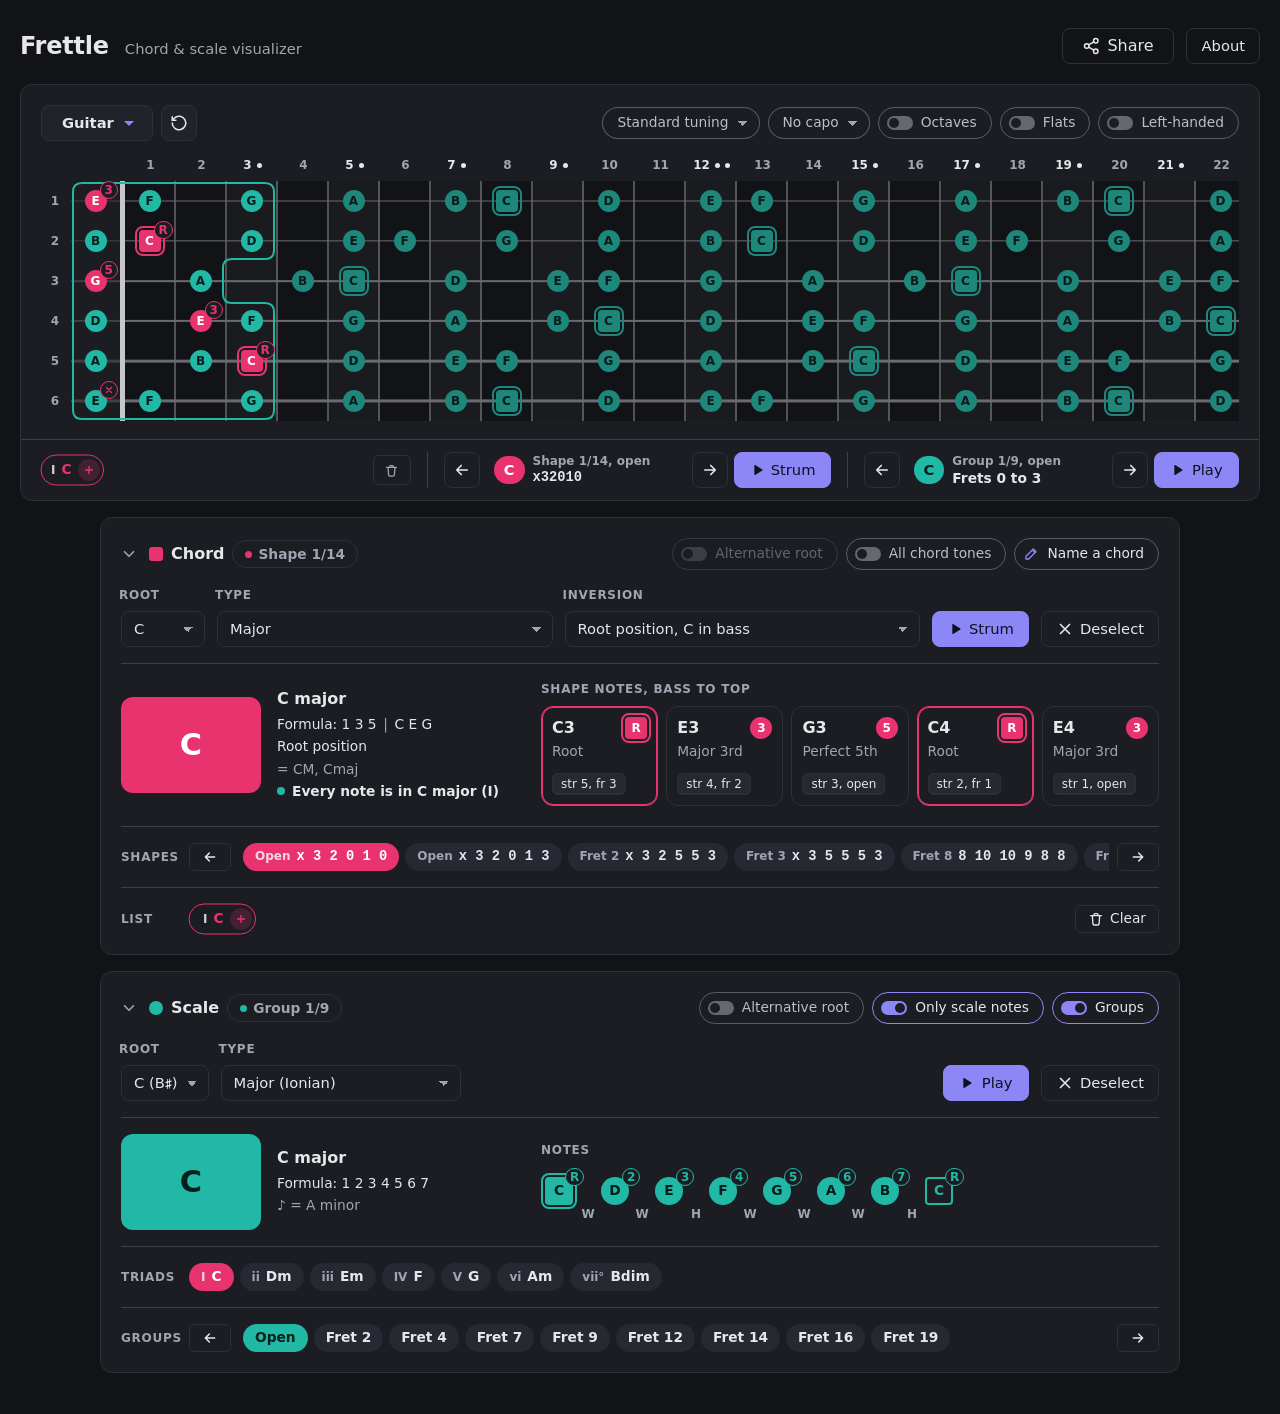
==== web/index.html @ 801a877e "fix: stale comments + keyboard tooltips + short words" ====
<!doctype html>
<html lang="en">
<head>
  <meta charset="utf-8">
  <meta name="viewport" content="width=device-width, initial-scale=1, viewport-fit=cover">
  <title>Frettle: Chord &amp; Scale Visualizer for Guitar, Bass, Ukulele, Banjo &amp; Piano</title>
  <meta name="description" content="Free chord and scale visualizer for guitar, bass, ukulele, mandolin, mandola, banjo and piano. See every note on the neck or the keys, chord shapes in any key, scales, alternate tunings, a capo, and hear each note.">
  <meta name="robots" content="index, follow">
  <link rel="canonical" href="https://frettle.gruvw.com/">
  <meta name="color-scheme" content="dark">
  <meta name="theme-color" content="#121317">

  <!-- Link previews (Facebook, Slack, Discord, X…) -->
  <meta property="og:type" content="website">
  <meta property="og:site_name" content="Frettle">
  <meta property="og:url" content="https://frettle.gruvw.com/">
  <meta property="og:title" content="Frettle: Chord &amp; Scale Visualizer for Guitar, Bass, Ukulele, Banjo &amp; Piano">
  <meta property="og:description" content="Free chord and scale visualizer for guitar, bass, ukulele, mandolin, mandola, banjo and piano. See every note on the neck or the keys, chord shapes in any key, scales, alternate tunings, a capo, and hear each note.">
  <!-- The app icon as the preview picture, as a small thumbnail beside the
       title: 256px, under the 300px wide from which WhatsApp shows it as a
       big picture above it, at least the 200px Facebook asks for -->
  <meta property="og:image" content="https://frettle.gruvw.com/icon-256.png">
  <meta property="og:image:type" content="image/png">
  <meta property="og:image:width" content="256">
  <meta property="og:image:height" content="256">
  <meta property="og:image:alt" content="Frettle icon: a pink note on three strings">
  <meta name="twitter:card" content="summary">
  <meta name="twitter:title" content="Frettle: Chord &amp; Scale Visualizer">
  <meta name="twitter:description" content="Free chord and scale visualizer for guitar, bass, ukulele, mandolin, mandola, banjo and piano. See every note on the neck or the keys, chord shapes in any key, scales, alternate tunings, a capo, and hear each note.">
  <meta name="twitter:image" content="https://frettle.gruvw.com/icon-256.png">
  <meta name="twitter:image:alt" content="Frettle icon: a pink note on three strings">

  <!-- Icons: the SVG where the browser takes one (Chrome, Firefox, Edge),
       else the .ico (16 to 96px inside, also for search engines: Google wants
       a square of 48px or more). sizes="32x32" keeps Chrome on the SVG. -->
  <link rel="icon" href="favicon.ico" sizes="32x32">
  <link rel="icon" type="image/svg+xml" href="favicon.svg">
  <link rel="preload" href="accidentals.woff2" as="font" type="font/woff2" crossorigin>
  <link rel="stylesheet" href="styles.css">

  <!-- Installable app (home screen, full screen, works offline) -->
  <link rel="manifest" href="manifest.json">
  <link rel="apple-touch-icon" href="icon-192.png">
  <meta name="mobile-web-app-capable" content="yes">
  <meta name="apple-mobile-web-app-capable" content="yes">
  <meta name="apple-mobile-web-app-title" content="Frettle">
  <meta name="apple-mobile-web-app-status-bar-style" content="black">

  <!-- Tells search engines what this page is (free music web app) -->
  <script type="application/ld+json">
  {
    "@context": "https://schema.org",
    "@type": "WebApplication",
    "name": "Frettle",
    "alternateName": "Frettle Chord & Scale Visualizer",
    "description": "Free chord and scale visualizer for guitar, bass, ukulele, mandolin, mandola, banjo and piano. See every note on the neck or the keys, chord shapes in any key, scales, alternate tunings, a capo, and hear each note.",
    "applicationCategory": "MusicApplication",
    "operatingSystem": "Any",
    "browserRequirements": "Requires JavaScript",
    "isAccessibleForFree": true,
    "sameAs": "https://github.com/gruvw/frettle",
    "offers": { "@type": "Offer", "price": "0", "priceCurrency": "USD" },
    "featureList": [
      "Every note on the fretboard, open strings included",
      "Chord shapes with intervals for any root and chord type",
      "Name a chord from notes placed on the neck",
      "Scales with their notes, steps and triads",
      "Capo, octave map, left-handed mode and click-to-hear notes",
      "6 and 7-string guitar, 4 and 5-string bass, ukulele (high or low G), baritone ukulele, mandolin, mandola, 5-string banjo, 88-key piano and 97-key uniso",
      "Alternate tunings: Drop D, DADGAD, open G and more"
    ]
  }
  </script>
</head>
<body>
  <!-- Mobile first: on phones the neck is vertical and the controls live in a
       dock at the bottom (tabs open a sheet). On wide screens the neck is
       horizontal and the panels sit below it. -->
  <!-- Suggests installing the app, once it has been used a while (script.js: setupInstallTip) -->
  <aside id="installTip" class="install-tip" aria-label="Install Frettle" hidden>
    <span class="install-icon"><img src="icon-192.png" alt="" width="44" height="44"></span>
    <p class="install-text" id="installText"><strong>Frettle works better as an app</strong><span>Full screen, and it works offline.</span></p>
    <div class="install-actions">
      <button type="button" id="installLater" class="btn small">Not now</button>
      <button type="button" id="installNow" class="btn small primary">Install</button>
    </div>
  </aside>
  <header class="top">
    <h1>Frettle <span class="h1-sub">Chord &amp; scale visualizer</span></h1>
    <button type="button" id="shareOpen" class="btn icon share-btn" title="Share a link to what is shown" aria-label="Share" aria-haspopup="dialog"><svg class="ico" viewBox="0 0 24 24" aria-hidden="true" fill="none" stroke="currentColor" stroke-width="2" stroke-linecap="round" stroke-linejoin="round"><g transform="translate(-1 0)"><circle cx="18" cy="5" r="3"/><circle cx="6" cy="12" r="3"/><circle cx="18" cy="19" r="3"/><path d="M8.6 13.5l6.8 4M15.4 6.5l-6.8 4"/></g></svg><span class="btn-label">Share</span></button>
    <button type="button" id="aboutOpen" class="btn about-btn" aria-haspopup="dialog"><span class="tx">About</span></button>
    <!-- Phones: the instrument menu sits here, centred above the neck -->
    <div id="instNarrowSlot" class="inst-slot"></div>
  </header>

  <section class="panel neck-panel" aria-label="Fretboard">
    <div class="panel-head neck-head">
      <!-- Wide screens: the neck's title is the instrument menu (script.js
           moves it to the header on phones) -->
      <h2 id="instWideSlot" class="neck-title">
        <button type="button" id="instrumentPicker" class="inst-btn" aria-haspopup="dialog" title="Change instrument"></button>
        <!-- Reset: beside the instrument menu (script.js moves both; on
             phones it sits on the left, the menu centred) -->
        <button type="button" id="resetAll" class="btn icon reset-btn" aria-haspopup="dialog" aria-label="Reset"
                title="Reset: no chord, no scale, no capo"><svg class="ico" viewBox="0 0 24 24" aria-hidden="true" fill="none" stroke="currentColor" stroke-width="2" stroke-linecap="round" stroke-linejoin="round"><path d="M3 12a9 9 0 1 0 2.64-6.36L3 8.3"/><path d="M3 3.5v4.8h4.8"/></svg></button>
      </h2>
      <!-- Neck settings: here on wide screens, in the "Setup" tab of the dock
           on phones (script.js moves them). They start here, so the page is
           in place before the script runs: on phones this header is hidden. -->
      <div id="settingsWideSlot" class="settings-slot">
        <div id="settings" class="settings">
          <button type="button" id="tuningSelect" class="select-btn pill-select" aria-haspopup="dialog" aria-label="Tuning"
                  title="How the strings are tuned"></button>
          <button type="button" id="capoSelect" class="select-btn pill-select" aria-haspopup="dialog" aria-label="Capo position"
                  title="Fret where the capo sits. Frets are then counted from the capo."></button>
          <button type="button" id="tglOctaves" class="pill-toggle" aria-pressed="false"
                  title="Shade every other octave and show each octave's number (C4 = middle C)">
            <span class="pill-dot" aria-hidden="true"></span><span class="pill-label">Octaves</span>
          </button>
          <button type="button" id="tglFlats" class="pill-toggle" aria-pressed="false"
                  title="Use flats when either name would do (D♭, not C♯): the notes shown when no scale or chord decides, and a root that makes as easy a key both ways (G♭ major, not F♯)">
            <span class="pill-dot" aria-hidden="true"></span><span class="pill-label">Flats</span>
          </button>
          <button type="button" id="tglLefty" class="pill-toggle" aria-pressed="false"
                  title="Mirror the neck for left-handed players">
            <span class="pill-dot" aria-hidden="true"></span><span class="pill-label">Left-handed</span>
          </button>
        </div>
      </div>
    </div>
    <div class="neck-scroll">
      <div id="neck" class="neck" role="grid" aria-label="Fretboard notes"></div>
    </div>
    <!-- Wide screens: the quick bar, along the bottom of the neck: the chord
         list, the chord's shapes and the scale's groups, without scrolling
         down to their panels. script.js moves the phone dock's chord list and
         shape bar here, and adds the groups' own bar. -->
    <div id="quickBar" class="quick-bar" hidden>
      <div id="quickInner" class="quick-inner">
        <div id="quickGroupBar" class="dock-shape groups" hidden>
          <button type="button" id="quickGroupPrev" class="btn icon" aria-label="Previous group" title="Previous group"><svg class="ico" viewBox="0 0 24 24" aria-hidden="true" fill="none" stroke="currentColor" stroke-width="2.2" stroke-linecap="round" stroke-linejoin="round"><path d="M19 12H5M11 6l-6 6 6 6"/></svg></button>
          <button type="button" id="quickGroupInfo" class="dock-shape-info" aria-label="Show the scale panel" title="Show the scale panel">
            <span id="quickGroupSymbol" class="dock-symbol"></span>
            <span id="quickGroupTab" class="dock-tab mono"></span>
          </button>
          <button type="button" id="quickGroupNext" class="btn icon" aria-label="Next group" title="Next group"><svg class="ico" viewBox="0 0 24 24" aria-hidden="true" fill="none" stroke="currentColor" stroke-width="2.2" stroke-linecap="round" stroke-linejoin="round"><path d="M5 12h14M13 6l6 6-6 6"/></svg></button>
          <button type="button" id="quickGroupPlay" class="btn primary" aria-label="Play the group" title="Play the group"><svg class="ico" viewBox="0 0 24 24" aria-hidden="true" fill="currentColor"><path d="M8 5.2v13.6a.8.8 0 0 0 1.2.7l10.8-6.8a.8.8 0 0 0 0-1.4L9.2 4.5A.8.8 0 0 0 8 5.2z"/></svg><span class="strum-label">Play</span></button>
        </div>
      </div>
    </div>
  </section>

  <div id="dock" class="dock">
    <div id="sheet" class="sheet">
      <button type="button" id="sheetClose" class="sheet-close" aria-label="Close panel">
        <span aria-hidden="true"></span>
      </button>
      <!-- The panels scroll under the handle, so the scrollbar stays clear
           of the sheet's rounded corners -->
      <div id="sheetBody" class="sheet-body">

        <section class="panel" id="panelChord" data-tab="chord" aria-label="Chord">
          <div class="panel-head">
            <h2 class="theory-title"><button type="button" class="panel-fold wide-only" aria-expanded="true" aria-controls="panelChord"><svg class="ico" viewBox="0 0 24 24" aria-hidden="true" fill="none" stroke="currentColor" stroke-width="2.2" stroke-linecap="round" stroke-linejoin="round"><path d="M6 9l6 6 6-6"/></svg></button><i class="swatch swatch-chord" aria-hidden="true"></i><span class="tx">Chord</span><span class="fold-value" hidden></span></h2>
            <span id="shapeCount" class="status chord-count" hidden></span>
            <!-- The panel's switches: at the end of its title row on wide
                 screens, under the menus on phones (script.js moves them).
                 They start here: on phones the panel is closed at first. -->
            <div class="switch-row">
              <button type="button" id="tglChordAlt" class="pill-toggle" aria-pressed="false"
                      title="Write the chord's root with its other name (C♯ for D♭)">
                <span class="pill-dot" aria-hidden="true"></span><span class="pill-label">Alternative root</span>
              </button>
              <button type="button" id="tglAllTones" class="pill-toggle" aria-pressed="false"
                      title="Also mark every other place the chord's notes appear">
                <span class="pill-dot" aria-hidden="true"></span><span class="pill-label">All chord tones</span>
              </button>
              <button type="button" id="namerOpen" class="pill-toggle namer-open"
                      title="Place notes and see which chord they make">
                <svg class="ico" viewBox="0 0 24 24" aria-hidden="true" fill="none" stroke="currentColor" stroke-width="2" stroke-linecap="round" stroke-linejoin="round"><path d="M4.5 19.5h4l11-11-4-4-11 11v4z"/><path d="M14 6l4 4"/></svg><span class="pill-label">Name a chord</span>
              </button>
            </div>
          </div>

          <div class="bar chord-bar">
            <div class="field root">
              <span>Root</span>
              <button type="button" id="chordRoot" class="select-btn" aria-haspopup="dialog" aria-label="Chord root"></button>
            </div>
            <div class="field grow">
              <span>Type</span>
              <button type="button" id="chordType" class="select-btn" aria-haspopup="dialog" aria-label="Chord type"></button>
            </div>
            <div class="field grow inversion">
              <span>Inversion</span>
              <button type="button" id="chordInversion" class="select-btn" aria-haspopup="dialog" aria-label="Chord inversion"></button>
            </div>
            <button type="button" id="chordStrum" class="btn primary wide-only" title="Strum the shape (Space)"><svg class="ico" viewBox="0 0 24 24" aria-hidden="true" fill="currentColor"><path d="M8 5.2v13.6a.8.8 0 0 0 1.2.7l10.8-6.8a.8.8 0 0 0 0-1.4L9.2 4.5A.8.8 0 0 0 8 5.2z"/></svg><span class="tx">Strum</span></button>
            <button type="button" id="chordClear" class="btn deselect" title="Deselect the chord" aria-label="Deselect the chord"><svg class="ico" viewBox="0 0 24 24" aria-hidden="true" fill="none" stroke="currentColor" stroke-width="2.2" stroke-linecap="round" stroke-linejoin="round"><path d="M6 6l12 12M18 6L6 18"/></svg><span class="btn-label">Deselect</span></button>
          </div>

          <div id="chordBody" class="np-body" aria-live="polite">
            <div class="np-head">
              <div id="chordSymbol" class="np-symbol"></div>
              <div class="np-desc">
                <div id="chordName" class="np-title"></div>
                <div id="chordMeta" class="np-meta"></div>
                <div id="chordPosition" class="np-meta"></div>
                <div id="chordShapeNote" class="np-meta narrow-only"></div>
                <div id="chordAlt" class="np-alt"></div>
                <div id="chordCapo" class="np-meta np-capo" hidden></div>
                <div id="chordKey" class="np-key" hidden></div>
              </div>
            </div>
            <div class="np-tones">
              <span id="tonesLabel" class="label">Shape notes, bass to top</span>
              <ol id="chordTones" class="np-notes"></ol>
              <p id="chordMissing" class="np-missing" hidden></p>
            </div>
          </div>

          <div class="line shapes-line">
            <span class="label">Shapes</span>
            <button type="button" id="shapePrev" class="btn small" title="Previous shape (←)" aria-label="Previous shape"><svg class="ico" viewBox="0 0 24 24" aria-hidden="true" fill="none" stroke="currentColor" stroke-width="2.2" stroke-linecap="round" stroke-linejoin="round"><path d="M19 12H5M11 6l-6 6 6 6"/></svg></button>
            <ol id="shapeList" class="chip-list" aria-label="Chord shapes"></ol>
            <button type="button" id="shapeNext" class="btn small" title="Next shape (→)" aria-label="Next shape"><svg class="ico" viewBox="0 0 24 24" aria-hidden="true" fill="none" stroke="currentColor" stroke-width="2.2" stroke-linecap="round" stroke-linejoin="round"><path d="M5 12h14M13 6l6 6-6 6"/></svg></button>
          </div>
          <div id="recentLine" class="line recent-line" hidden>
            <span class="label">List</span>
            <div class="recent-scroll"><ol id="recentList" class="recent-chips" aria-label="Chord list"></ol></div>
            <button type="button" id="recentClear" class="btn small recent-clear-wide" title="Clear all chords"><svg class="ico" viewBox="0 0 24 24" aria-hidden="true" fill="none" stroke="currentColor" stroke-width="2" stroke-linecap="round" stroke-linejoin="round"><path d="M4 7h16M9 7V5.5A1.5 1.5 0 0 1 10.5 4h3A1.5 1.5 0 0 1 15 5.5V7M6.5 7l.8 11.6A2.5 2.5 0 0 0 9.8 21h4.4a2.5 2.5 0 0 0 2.5-2.4L17.5 7"/></svg><span class="tx">Clear</span></button>
          </div>
        </section>

        <section class="panel" id="panelScale" data-tab="scale" aria-label="Scale">
          <div class="panel-head">
            <h2 class="theory-title"><button type="button" class="panel-fold wide-only" aria-expanded="true" aria-controls="panelScale"><svg class="ico" viewBox="0 0 24 24" aria-hidden="true" fill="none" stroke="currentColor" stroke-width="2.2" stroke-linecap="round" stroke-linejoin="round"><path d="M6 9l6 6 6-6"/></svg></button><i class="swatch swatch-scale" aria-hidden="true"></i><span class="tx">Scale</span><span class="fold-value" hidden></span></h2>
            <span id="groupCount" class="status group-count" hidden></span>
            <div class="switch-row">
              <button type="button" id="tglScaleAlt" class="pill-toggle" aria-pressed="false"
                      title="Write the scale's root with its other name (C♯ for D♭)">
                <span class="pill-dot" aria-hidden="true"></span><span class="pill-label">Alternative root</span>
              </button>
              <button type="button" id="tglScaleOnly" class="pill-toggle" aria-pressed="false"
                      title="Hide the notes that are not in the scale">
                <span class="pill-dot" aria-hidden="true"></span><span class="pill-label">Only scale notes</span>
              </button>
              <button type="button" id="tglScaleGroups" class="pill-toggle" aria-pressed="false"
                      title="Outline the scale in hand-sized groups, a few notes per string, and step from one to the next">
                <span class="pill-dot" aria-hidden="true"></span><span class="pill-label">Groups</span>
              </button>
            </div>
          </div>
          <div class="bar scale-bar">
            <div class="field root">
              <span>Root</span>
              <button type="button" id="scaleRoot" class="select-btn" aria-haspopup="dialog" aria-label="Scale root"></button>
            </div>
            <div class="field scale-type">
              <span>Type</span>
              <button type="button" id="scaleType" class="select-btn" aria-haspopup="dialog" aria-label="Scale type"></button>
            </div>
            <button type="button" id="scalePlay" class="btn primary scale-play" title="Play the scale, low to high" aria-label="Play the scale"><svg class="ico" viewBox="0 0 24 24" aria-hidden="true" fill="currentColor"><path d="M8 5.2v13.6a.8.8 0 0 0 1.2.7l10.8-6.8a.8.8 0 0 0 0-1.4L9.2 4.5A.8.8 0 0 0 8 5.2z"/></svg><span class="btn-label"><span class="swap"><span>Play</span><span class="off">Stop</span></span></span></button>
            <button type="button" id="scaleClear" class="btn deselect push-right" title="Deselect the scale" aria-label="Deselect the scale"><svg class="ico" viewBox="0 0 24 24" aria-hidden="true" fill="none" stroke="currentColor" stroke-width="2.2" stroke-linecap="round" stroke-linejoin="round"><path d="M6 6l12 12M18 6L6 18"/></svg><span class="btn-label">Deselect</span></button>
          </div>
          <div id="scaleBody" class="np-body scale-body" aria-live="polite">
            <div class="np-head">
              <div id="scaleSymbol" class="np-symbol"></div>
              <div class="np-desc">
                <div id="scaleName" class="np-title"></div>
                <div id="scaleMeta" class="np-meta"></div>
                <div id="scaleAlt" class="np-alt"></div>
              </div>
            </div>
            <div class="np-tones notes-line">
              <span class="label">Notes</span>
              <ol id="scaleNotes" class="scale-chain" aria-label="Scale notes and steps"></ol>
            </div>
          </div>
          <div class="line triads-line">
            <span class="label">Triads</span>
            <div id="scaleTriads" class="chip-wrap"></div>
          </div>
          <div id="groupLine" class="line group-line" hidden>
            <span class="label">Groups</span>
            <button type="button" id="groupPrev" class="btn small" title="Previous group" aria-label="Previous group"><svg class="ico" viewBox="0 0 24 24" aria-hidden="true" fill="none" stroke="currentColor" stroke-width="2.2" stroke-linecap="round" stroke-linejoin="round"><path d="M19 12H5M11 6l-6 6 6 6"/></svg></button>
            <ol id="groupList" class="chip-list" aria-label="Scale groups, from the nut up the neck"></ol>
            <button type="button" id="groupNext" class="btn small" title="Next group" aria-label="Next group"><svg class="ico" viewBox="0 0 24 24" aria-hidden="true" fill="none" stroke="currentColor" stroke-width="2.2" stroke-linecap="round" stroke-linejoin="round"><path d="M5 12h14M13 6l6 6-6 6"/></svg></button>
          </div>
        </section>

        <section class="panel narrow-only" id="panelNeck" data-tab="neck" aria-label="Setup">
          <div class="panel-head">
            <h2>Setup</h2>
          </div>
          <div id="settingsNarrowSlot" class="settings-slot"></div>
        </section>
      </div>
    </div>

    <!-- Phones only, always in view: the chord list, the shape (or group) stepper and the tab bar -->
    <div class="dock-bar narrow-only">
      <!-- The chord list (built with the + on a recent chord), then the last few chords used: one tap to switch -->
      <div id="dockRecent" class="dock-recent" hidden>
        <div class="recent-scroll"><ol id="dockRecentList" class="recent-chips" aria-label="Chord list"></ol><span class="scroll-hint" aria-hidden="true"><i></i></span></div>
        <button type="button" id="dockRecentClear" class="recent-clear" aria-label="Clear all chords" title="Clear all chords"><svg class="ico" viewBox="0 0 24 24" aria-hidden="true" fill="none" stroke="currentColor" stroke-width="2" stroke-linecap="round" stroke-linejoin="round"><path d="M4 7h16M9 7V5.5A1.5 1.5 0 0 1 10.5 4h3A1.5 1.5 0 0 1 15 5.5V7M6.5 7l.8 11.6A2.5 2.5 0 0 0 9.8 21h4.4a2.5 2.5 0 0 0 2.5-2.4L17.5 7"/></svg></button>
      </div>
      <div id="dockShapeBar" class="dock-shape">
        <button type="button" id="dockPrev" class="btn icon" aria-label="Previous shape"><svg class="ico" viewBox="0 0 24 24" aria-hidden="true" fill="none" stroke="currentColor" stroke-width="2.2" stroke-linecap="round" stroke-linejoin="round"><path d="M19 12H5M11 6l-6 6 6 6"/></svg></button>
        <button type="button" id="dockShape" class="dock-shape-info" aria-label="Open the chord panel">
          <span id="dockSymbol" class="dock-symbol"></span>
          <span id="dockTab" class="dock-tab mono"></span>
        </button>
        <button type="button" id="dockNext" class="btn icon" aria-label="Next shape"><svg class="ico" viewBox="0 0 24 24" aria-hidden="true" fill="none" stroke="currentColor" stroke-width="2.2" stroke-linecap="round" stroke-linejoin="round"><path d="M5 12h14M13 6l6 6-6 6"/></svg></button>
        <button type="button" id="dockStrum" class="btn primary" aria-label="Strum"><svg class="ico" viewBox="0 0 24 24" aria-hidden="true" fill="currentColor"><path d="M8 5.2v13.6a.8.8 0 0 0 1.2.7l10.8-6.8a.8.8 0 0 0 0-1.4L9.2 4.5A.8.8 0 0 0 8 5.2z"/></svg><span class="strum-label">Strum</span></button>
      </div>
      <!-- Name a chord (script.js): while it is on, this takes the place of
           the chord list, the shape bar and the tabs, at the same heights
           (phones); on wide screens it is moved under the neck, in place of
           the quick bar -->
      <div id="namer" class="namer" role="group" aria-label="Name a chord" tabindex="-1" hidden>
        <div class="namer-head">
          <span class="namer-title"><svg class="ico" viewBox="0 0 24 24" aria-hidden="true" fill="none" stroke="currentColor" stroke-width="2" stroke-linecap="round" stroke-linejoin="round"><path d="M4.5 19.5h4l11-11-4-4-11 11v4z"/><path d="M14 6l4 4"/></svg><span class="tx">Name<span class="tx-more"> a chord</span></span></span>
          <button type="button" id="namerMute" class="btn small namer-mute" aria-pressed="false" aria-label="Mute the notes placed"
                  title="Mute the notes placed (Play still sounds)"><svg class="ico sound-on" viewBox="0 0 24 24" aria-hidden="true" fill="none" stroke="currentColor" stroke-width="2" stroke-linecap="round" stroke-linejoin="round"><path d="M4 9.5h3.5L12 5.5v13l-4.5-4H4z"/><path d="M15.5 9a4.5 4.5 0 0 1 0 6M18.5 6.5a8 8 0 0 1 0 11"/></svg><svg class="ico sound-off" viewBox="0 0 24 24" aria-hidden="true" fill="none" stroke="currentColor" stroke-width="2" stroke-linecap="round" stroke-linejoin="round"><path d="M4 9.5h3.5L12 5.5v13l-4.5-4H4z"/><path d="M16 9.5l5 5M21 9.5l-5 5"/></svg><span class="tx">Mute taps</span></button>
          <button type="button" id="namerDown" class="btn small namer-move" aria-label="Move the notes one fret toward the body"
                  title="Move the notes one fret toward the body"><svg class="ico" viewBox="0 0 24 24" aria-hidden="true" fill="none" stroke="currentColor" stroke-width="2" stroke-linecap="round" stroke-linejoin="round"><path d="M12 5v14M6 13l6 6 6-6"/></svg></button>
          <button type="button" id="namerUp" class="btn small namer-move" aria-label="Move the notes one fret toward the nut"
                  title="Move the notes one fret toward the nut"><svg class="ico" viewBox="0 0 24 24" aria-hidden="true" fill="none" stroke="currentColor" stroke-width="2" stroke-linecap="round" stroke-linejoin="round"><path d="M12 19V5M6 11l6-6 6 6"/></svg></button>
          <button type="button" id="namerAlt" class="btn small namer-mute" aria-pressed="false" aria-label="Alternative root"
                  title="Write the root with its other name (C♯ for D♭)"><svg class="ico" viewBox="0 0 24 24" aria-hidden="true" fill="none" stroke="currentColor" stroke-width="2" stroke-linecap="round" stroke-linejoin="round"><path d="M4 8h13M14 5l3 3-3 3M20 16H7M10 13l-3 3 3 3"/></svg><span class="tx">Alternative root</span></button>
          <button type="button" id="namerClear" class="btn small" title="Lift every note"><span class="tx">Clear</span></button>
        </div>
        <p id="namerCaption" class="namer-caption" aria-live="polite"></p>
        <div class="namer-result">
          <button type="button" id="namerPrev" class="btn icon namer-step" aria-label="Previous name for these notes" title="Previous name for these notes (←)"><svg class="ico" viewBox="0 0 24 24" aria-hidden="true" fill="none" stroke="currentColor" stroke-width="2.2" stroke-linecap="round" stroke-linejoin="round"><path d="M15 6l-6 6 6 6"/></svg></button>
          <span class="namer-name">
            <span id="namerSymbol" class="dock-symbol"></span>
            <span id="namerText" class="dock-tab" aria-live="polite"></span>
          </span>
          <button type="button" id="namerNext" class="btn icon namer-step" aria-label="Next name for these notes" title="Next name for these notes (→)"><svg class="ico" viewBox="0 0 24 24" aria-hidden="true" fill="none" stroke="currentColor" stroke-width="2.2" stroke-linecap="round" stroke-linejoin="round"><path d="M9 6l6 6-6 6"/></svg></button>
          <button type="button" id="namerPlay" class="btn primary" aria-label="Play the notes" title="Play the notes (Space)"><svg class="ico" viewBox="0 0 24 24" aria-hidden="true" fill="currentColor"><path d="M8 5.2v13.6a.8.8 0 0 0 1.2.7l10.8-6.8a.8.8 0 0 0 0-1.4L9.2 4.5A.8.8 0 0 0 8 5.2z"/></svg><span class="strum-label">Play</span></button>
        </div>
        <div class="namer-actions">
          <button type="button" id="namerCancel" class="btn" title="Leave without changing the chord (Escape)"><span class="tx">Cancel</span></button>
          <button type="button" id="namerSelect" class="btn primary" title="Select this chord with this shape"><span class="tx">Select</span></button>
        </div>
      </div>
      <nav class="tabs" aria-label="Panels">
        <button type="button" class="tab" data-tab="chord" aria-pressed="false">
          <span class="tab-label"><i class="swatch swatch-chord" aria-hidden="true"></i><span class="tx">Chord</span></span>
          <span id="tabChordValue" class="tab-value"></span>
        </button>
        <button type="button" class="tab" data-tab="scale" aria-pressed="false">
          <span class="tab-label"><i class="swatch swatch-scale" aria-hidden="true"></i><span class="tx">Scale</span></span>
          <span id="tabScaleValue" class="tab-value"></span>
        </button>
        <button type="button" class="tab" data-tab="neck" aria-pressed="false">
          <span class="tab-label"><span class="tx">Setup</span></span>
          <span id="tabNeckValue" class="tab-value"></span>
        </button>
      </nav>
    </div>
  </div>

  <!-- About: one line on the app and the link to its code -->
  <dialog id="about" class="picker about" aria-labelledby="aboutTitle">
    <div class="picker-head">
      <h2 id="aboutTitle">About</h2>
      <button type="button" id="aboutClose" class="btn icon" aria-label="Close">
        <svg class="ico" viewBox="0 0 24 24" aria-hidden="true" fill="none" stroke="currentColor" stroke-width="2.2" stroke-linecap="round" stroke-linejoin="round"><path d="M6 6l12 12M18 6L6 18"/></svg>
      </button>
    </div>
    <div class="picker-body about-body">
      <p>Frettle is a free, open source app that shows every note, chord shape and scale on the neck of a guitar, bass, ukulele, mandolin, mandola or banjo, and on the keys of a piano or a uniso.
        It has no ads and works offline.</p>
      <p>Pick a chord to see all the ways to play it up the neck, with the root and intervals marked and barres drawn in.
        Pick a scale to see it across the whole fretboard, in hand-sized groups to step through, and see the chords that fit it.
        Tap any note to hear it, or place notes on the neck to name the chord they make.</p>
      <p>It covers 6 and 7-string guitar, 4 and 5-string bass, ukulele (high or low G), baritone ukulele, mandolin, mandola
        and 5-string banjo, in standard tuning, Drop D, DADGAD, open G, double C and other alternate tunings, or custom ones saved by name, with or without a capo,
        as well as the 88 keys of a piano and the 97 keys of a uniso.</p>
    </div>
    <div class="about-links">
      <a class="btn about-link" href="https://github.com/gruvw/frettle" target="_blank" rel="noopener"><span class="tx">Source code on GitHub</span></a>
      <a class="btn about-link support" href="https://ko-fi.com/gruvw" target="_blank" rel="noopener"><svg class="ico heart" viewBox="0 0 24 24" aria-hidden="true" fill="none" stroke="currentColor" stroke-width="2.2" stroke-linejoin="round"><path d="M12 20.5s-7.5-4.6-7.5-10.2A4.3 4.3 0 0 1 12 7.6a4.3 4.3 0 0 1 7.5 2.7c0 5.6-7.5 10.2-7.5 10.2z"/></svg><span class="tx">Support Frettle</span></a>
    </div>
  </dialog>

  <dialog id="share" class="picker share" aria-labelledby="shareTitle">
    <div class="picker-head">
      <h2 id="shareTitle">Share</h2>
      <button type="button" id="shareClose" class="btn icon" aria-label="Close">
        <svg class="ico" viewBox="0 0 24 24" aria-hidden="true" fill="none" stroke="currentColor" stroke-width="2.2" stroke-linecap="round" stroke-linejoin="round"><path d="M6 6l12 12M18 6L6 18"/></svg>
      </button>
    </div>
    <div class="picker-body lk-body">
      <button type="button" id="shareNeck" class="lk-row neck" aria-pressed="false">
        <span class="pill-dot" aria-hidden="true"></span><span class="lk-icon" aria-hidden="true"></span>
        <span class="lk-what">Setup</span><span class="lk-tag"></span>
        <span class="lk-change"></span>
      </button>
      <button type="button" id="shareChord" class="lk-row chord" aria-pressed="false">
        <span class="pill-dot" aria-hidden="true"></span><span class="lk-icon" aria-hidden="true"></span>
        <span class="lk-what">Chord</span><span class="lk-tag"></span>
        <span class="lk-change"></span>
      </button>
      <button type="button" id="shareRecent" class="lk-row chord" aria-pressed="false">
        <span class="pill-dot" aria-hidden="true"></span><span class="lk-icon" aria-hidden="true"></span>
        <span class="lk-what">Chord list</span><span class="lk-tag"></span>
        <span class="lk-change"></span>
      </button>
      <button type="button" id="shareScale" class="lk-row scale" aria-pressed="false">
        <span class="pill-dot" aria-hidden="true"></span><span class="lk-icon" aria-hidden="true"></span>
        <span class="lk-what">Scale</span><span class="lk-tag"></span>
        <span class="lk-change"></span>
      </button>
    </div>
    <div class="about-links share-actions">
      <!-- Copy text: the text alone, no link (an icon on phones) -->
      <button type="button" id="shareText" class="btn icon side-action" aria-label="Copy text" title="Copy the text without the link"><svg class="ico" viewBox="0 0 24 24" aria-hidden="true" fill="none" stroke="currentColor" stroke-width="2" stroke-linecap="round" stroke-linejoin="round"><rect x="9" y="9" width="11" height="11" rx="2"/><path d="M15 9V6a2 2 0 0 0-2-2H6a2 2 0 0 0-2 2v7a2 2 0 0 0 2 2h3"/></svg><span class="btn-label">Text</span></button>
      <button type="button" id="shareCancel" class="btn"><span class="tx">Cancel</span></button>
      <button type="button" id="shareGo" class="btn primary"><span class="tx">Copy link</span></button>
    </div>
  </dialog>

  <dialog id="linkOpen" class="picker share" aria-labelledby="linkTitle">
    <div class="picker-head">
      <h2 id="linkTitle">Load link</h2>
      <button type="button" id="linkClose" class="btn icon" aria-label="Close">
        <svg class="ico" viewBox="0 0 24 24" aria-hidden="true" fill="none" stroke="currentColor" stroke-width="2.2" stroke-linecap="round" stroke-linejoin="round"><path d="M6 6l12 12M18 6L6 18"/></svg>
      </button>
    </div>
    <div class="picker-body lk-body">
      <button type="button" id="linkNeck" class="lk-row neck" aria-pressed="true">
        <span class="pill-dot" aria-hidden="true"></span><span class="lk-icon" aria-hidden="true"></span>
        <span class="lk-what">Setup</span><span class="lk-tag"></span>
        <span class="lk-change"></span>
      </button>
      <button type="button" id="linkChord" class="lk-row chord" aria-pressed="true">
        <span class="pill-dot" aria-hidden="true"></span><span class="lk-icon" aria-hidden="true"></span>
        <span class="lk-what">Chord</span><span class="lk-tag"></span>
        <span class="lk-change"></span>
      </button>
      <button type="button" id="linkList" class="lk-row chord" aria-pressed="true">
        <span class="pill-dot" aria-hidden="true"></span><span class="lk-icon" aria-hidden="true"></span>
        <span class="lk-what">Chord list</span><span class="lk-tag"></span>
        <span class="lk-change"></span>
      </button>
      <button type="button" id="linkScale" class="lk-row scale" aria-pressed="true">
        <span class="pill-dot" aria-hidden="true"></span><span class="lk-icon" aria-hidden="true"></span>
        <span class="lk-what">Scale</span><span class="lk-tag"></span>
        <span class="lk-change"></span>
      </button>
    </div>
    <div class="about-links share-actions">
      <button type="button" id="linkKeep" class="btn"><span class="tx">Cancel</span></button>
      <button type="button" id="linkLoad" class="btn primary" autofocus><span class="tx">Load</span></button>
    </div>
  </dialog>

  <dialog id="tuneEdit" class="picker share" aria-labelledby="tuneTitle">
    <div class="picker-head">
      <h2 id="tuneTitle">Tuning</h2>
      <button type="button" id="tuneClose" class="btn icon" aria-label="Close">
        <svg class="ico" viewBox="0 0 24 24" aria-hidden="true" fill="none" stroke="currentColor" stroke-width="2.2" stroke-linecap="round" stroke-linejoin="round"><path d="M6 6l12 12M18 6L6 18"/></svg>
      </button>
    </div>
    <div class="picker-body tune-body">
      <div class="tune-head">
        <span id="tuneName" class="tune-name" aria-live="polite"></span>
        <button type="button" id="tuneReset" class="btn tune-reset" title="Back to standard tuning"><span class="tx">Reset</span></button>
      </div>
      <ol id="tuneList" class="tune-list" aria-label="Strings"></ol>
    </div>
    <div id="tuneActions" class="about-links share-actions">
      <!-- Save: keep the tuning under a name, in the tuning menu (a bookmark on phones) -->
      <button type="button" id="tuneSave" class="btn icon side-action" aria-label="Save" title="Save this tuning under a name"><svg class="ico" viewBox="0 0 24 24" aria-hidden="true" fill="none" stroke="currentColor" stroke-width="2" stroke-linecap="round" stroke-linejoin="round"><path d="M6.5 4h11a1 1 0 0 1 1 1v15.2l-6.5-4.4-6.5 4.4V5a1 1 0 0 1 1-1z"/></svg><span class="btn-label">Save</span></button>
      <button type="button" id="tuneCancel" class="btn"><span class="tx">Cancel</span></button>
      <button type="button" id="tuneDone" class="btn primary"><span class="tx">Select</span></button>
    </div>
    <!-- Its name, asked once Save is pressed (in place of the buttons above) -->
    <form id="tuneNaming" class="about-links tune-naming" hidden>
      <input type="text" id="tuneSaveName" class="text-input" maxlength="24" placeholder="Name" aria-label="Name of the tuning"
             autocomplete="off" autocapitalize="sentences" spellcheck="false" enterkeyhint="done">
      <div class="share-actions">
        <button type="button" id="tuneNameCancel" class="btn"><span class="tx">Cancel</span></button>
        <button type="submit" id="tuneNameSave" class="btn primary" disabled><span class="tx">Save</span></button>
      </div>
    </form>
  </dialog>

  <!-- Deleting a saved tuning: asked first (over the tuning menu) -->
  <dialog id="tuneDelete" class="picker share" aria-labelledby="tuneDeleteTitle">
    <div class="picker-head">
      <h2 id="tuneDeleteTitle">Delete tuning</h2>
      <button type="button" id="tuneDeleteClose" class="btn icon" aria-label="Close">
        <svg class="ico" viewBox="0 0 24 24" aria-hidden="true" fill="none" stroke="currentColor" stroke-width="2.2" stroke-linecap="round" stroke-linejoin="round"><path d="M6 6l12 12M18 6L6 18"/></svg>
      </button>
    </div>
    <div class="picker-body">
      <p class="delete-what"><span id="tuneDeleteName" class="delete-name"></span><span id="tuneDeleteNotes" class="delete-notes"></span></p>
    </div>
    <div class="about-links share-actions">
      <button type="button" id="tuneDeleteCancel" class="btn"><span class="tx">Cancel</span></button>
      <button type="button" id="tuneDeleteGo" class="btn danger"><span class="tx">Delete</span></button>
    </div>
  </dialog>

  <!-- Reset: what goes (the chord, the scale, the capo), asked first -->
  <dialog id="resetAsk" class="picker share" aria-labelledby="resetAskTitle">
    <div class="picker-head">
      <h2 id="resetAskTitle">Reset</h2>
      <button type="button" id="resetAskClose" class="btn icon" aria-label="Close">
        <svg class="ico" viewBox="0 0 24 24" aria-hidden="true" fill="none" stroke="currentColor" stroke-width="2.2" stroke-linecap="round" stroke-linejoin="round"><path d="M6 6l12 12M18 6L6 18"/></svg>
      </button>
    </div>
    <div class="picker-body">
      <div id="resetWhat" class="reset-what"></div>
    </div>
    <div class="about-links share-actions">
      <button type="button" id="resetAskCancel" class="btn"><span class="tx">Cancel</span></button>
      <button type="button" id="resetAskGo" class="btn danger"><span class="tx">Reset</span></button>
    </div>
  </dialog>

  <!-- Clearing the chords, when some are saved: asked first -->
  <dialog id="listClear" class="picker share" aria-labelledby="listClearTitle">
    <div class="picker-head">
      <h2 id="listClearTitle">Clear chords</h2>
      <button type="button" id="listClearClose" class="btn icon" aria-label="Close">
        <svg class="ico" viewBox="0 0 24 24" aria-hidden="true" fill="none" stroke="currentColor" stroke-width="2.2" stroke-linecap="round" stroke-linejoin="round"><path d="M6 6l12 12M18 6L6 18"/></svg>
      </button>
    </div>
    <div class="picker-body">
      <div class="delete-what">
        <span id="listClearCount" class="delete-name"></span>
        <span id="listClearNames" class="delete-chips"></span>
        <span id="listClearRecentCount" class="delete-name"></span>
        <span id="listClearRecentNames" class="delete-chips"></span>
      </div>
    </div>
    <div class="about-links share-actions">
      <button type="button" id="listClearCancel" class="btn"><span class="tx">Cancel</span></button>
      <button type="button" id="listClearRecentGo" class="btn"><span class="tx">Clear recent</span></button>
      <button type="button" id="listClearGo" class="btn danger"><span class="tx">Clear all</span></button>
    </div>
  </dialog>

  <!-- Picker popup for every menu: instrument, tuning, capo, roots, chord and scale types, inversion -->
  <dialog id="picker" class="picker" aria-labelledby="pickerTitle">
    <div class="picker-head">
      <h2 id="pickerTitle"></h2>
      <button type="button" id="pickerClose" class="btn icon" aria-label="Close">
        <svg class="ico" viewBox="0 0 24 24" aria-hidden="true" fill="none" stroke="currentColor" stroke-width="2.2" stroke-linecap="round" stroke-linejoin="round"><path d="M6 6l12 12M18 6L6 18"/></svg>
      </button>
    </div>
    <div id="pickerBody" class="picker-body"></div>
  </dialog>

  <script src="script.js" defer></script>
  <span id="shareStatus" class="sr-only" role="status" aria-live="polite"></span>
  <script data-goatcounter="https://frettle.goatcounter.com/count" async src="https://gc.zgo.at/count.js"></script>
</body>
</html>
---- web/styles.css ----
/* ==========================================================================
   Frettle: design tokens
   Everything below is built from these values: one type scale, one spacing
   scale, three radii and a few control heights.

   Mobile first: the base styles are the phone layout (vertical neck, dock
   with tabs at the bottom). The "wide" media query at the end turns it into
   the desktop layout (horizontal neck, panels below it). The same query is
   used in script.js (WIDE_QUERY), keep them in sync.
   ========================================================================== */
/* The accidentals, ♯ ♭ 𝄪 𝄫, drawn for Frettle to sit with the system font
   (its weights 400 to 800, sized on its capitals), the same on every device:
   system fonts draw ♯ and ♭ from whatever font has them, and few have 𝄪 or
   𝄫. Only those four characters come from it (unicode-range). */
@font-face {
  font-family: "Frettle Accidentals";
  src: url("accidentals.woff2") format("woff2");
  font-weight: 100 1000;
  font-display: block;
  unicode-range: U+266D, U+266F, U+1D12A, U+1D12B;
}
:root {
  color-scheme: dark;

  /* Colour */
  --bg: #121317;
  --panel: #1b1d23;
  --text: #e6e7eb;
  --muted: #a0a6b1;
  --border: #2d3039;
  --divider: #3c404c;   /* lines between sections, brighter than outlines */
  --accent: #8c86f7;
  --accent-text: #11101f;
  --accent-soft: #26244a;
  --danger: #f07272;
  --ok: #5ccf8d;
  --warn: #f0b75a;
  --kbd-bg: #262932;
  --chord: #e8336f;
  --chord-text: #ffffff;
  --scale: #22b8a6;
  --scale-text: #03201c;
  --pk-white: #e4e5e9;
  --pk-black: #08080a;
  --pk-grey: #8f9198;

  /* Type scale */
  --font: "Frettle Accidentals", system-ui, -apple-system, "Segoe UI", Roboto, sans-serif;
  --mono: "Frettle Accidentals", ui-monospace, "SF Mono", Menlo, Consolas, monospace;
  --fs-tag: 0.625rem;    /* octave tags on the neck */
  --fs-xs: 0.75rem;      /* uppercase labels, ruler numbers, note pills and badges */
  --fs-sm: 0.86rem;      /* secondary text, chips, small buttons */
  --fs-md: 0.92rem;      /* body, buttons */
  --fs-lg: 1rem;         /* section titles, emphasised values */
  --fs-input: var(--fs-lg);   /* menus: 16px on phones so iOS does not zoom in */
  --fs-xl: 1.35rem;      /* app title */
  --fs-display: 1.6rem;  /* chord symbol */

  /* Spacing */
  --sp-1: 4px;
  --sp-2: 8px;
  --sp-3: 12px;
  --sp-4: 16px;
  --sp-5: 24px;
  --gutter: 10px;        /* page side margin */

  /* Shape */
  --r-sm: 6px;
  --r-md: 8px;
  --r-lg: 12px;
  --r-xl: 18px;
  --r-pill: 999px;
  --r-root: 4px;         /* a root's note: a rounded square, every other note a round pill */
  --control-h: 42px;     /* touch-sized on phones */
  --root-w: 84px;        /* the Root menus */
  --chip-h: 32px;
  --pill-h: 22px;
  --tab-h: 54px;         /* dock tabs (phones): a fixed height, see --dock-h */
  --recent-h: 30px;      /* the dock's row of chords, the list and the recent ones (phones): slim, a fixed height */

  /* Neck geometry (vertical on phones) */
  --label-w: 28px;       /* fret numbers column */
  --row-h: 42px;         /* one fret: room for a root's ring inside a group outline */
  --ruler-row: 24px;     /* string numbers row */
  --cell-w: 51px;        /* a fret's least width, horizontal neck only (see fitScroll) */
  --open-w: 54px;
  --scroll-gap: 10px;    /* space between scrolling content and its scrollbar */
  --fret-wire: color-mix(in srgb, var(--pk-grey) 50%, transparent);
  --string: color-mix(in srgb, var(--pk-grey) 70%, var(--bg));   /* (solid: drawn over the fret wires, it hides them) */
  --nut: color-mix(in srgb, var(--pk-white) 85%, transparent);
  --inlay: color-mix(in srgb, var(--text) 4%, var(--bg));
  --octave-alt: color-mix(in srgb, var(--text) 8%, var(--bg));   /* every other octave */
  --hover: color-mix(in srgb, var(--accent) 16%, transparent);
}

/* ==========================================================================
   Base
   ========================================================================== */
* {
  box-sizing: border-box;
  /* Every scrollbar on the site: thin, a soft grey thumb, no track */
  scrollbar-width: thin;
  scrollbar-color: color-mix(in srgb, var(--muted) 60%, transparent) transparent;
}

html { -webkit-text-size-adjust: 100%; }
/* Phones (not the wide layout, see WIDE_QUERY): no page scrollbar, which
   would run down over the dock too. The page still scrolls as a whole, so
   the browser's bars can shrink away. */
@media (max-width: 899.98px) and (orientation: portrait), (max-width: 639.98px) {
  html { scrollbar-width: none; }
  html::-webkit-scrollbar { display: none; }
}

body {
  /* Height of the phone dock, worked out from its fixed rows rather than
     measured (measuring lagged behind and left a gap on some phones): top
     border and padding, the recent chords and the shape bar (each only when
     shown), the tabs, the bottom padding, and the phone's safe area, which
     the browser keeps up to date by itself. It holds as long as these rows
     are sized with the same variables: a new row or a fixed size in the dock
     must be added here. */
  --dock-shape-h: calc(var(--control-h) + var(--sp-1));
  --dock-recent-h: calc(var(--recent-h) + var(--sp-2));
  --dock-h: calc(1px + var(--sp-2) + var(--dock-recent-h) + var(--dock-shape-h) + var(--sp-1) + var(--tab-h) + var(--sp-2)
    + env(safe-area-inset-bottom, 0px));
  margin: 0;
  padding-bottom: calc(var(--dock-h) + var(--sp-3));   /* room for the dock */
  background: var(--bg);
  color: var(--text);
  font: var(--fs-md)/1.5 var(--font);
  -webkit-tap-highlight-color: transparent;
  /* An app, not a page of text: quick taps and long presses select nothing
     (buttons, switches, chips, labels, titles). Only the text meant for
     reading can be selected: the chord's and the scale's descriptions and
     the About text. */
  -webkit-user-select: none;
  user-select: none;
}
/* (popups and buttons are named too: browsers give them their own setting,
   which would win over the page's) */
dialog, button { -webkit-user-select: none; user-select: none; }
.np-head, .about-body { -webkit-user-select: text; user-select: text; }
input { -webkit-user-select: text; user-select: text; }   /* (a field you could not type in, on iPhones, otherwise) */

body:has(#dockShapeBar[hidden]) { --dock-shape-h: 0px; }   /* no chord, nor scale groups: no shape bar */
body:has(#dockRecent[hidden]) { --dock-recent-h: 0px; }   /* no chord in the list or the recent ones: no row */
/* Name a chord: its rows in their place, at their heights (see .namer) */
body.naming:has(#namer) { --dock-recent-h: calc(var(--recent-h) + var(--sp-2)); --dock-shape-h: calc(var(--control-h) + var(--sp-1)); }

/* While a sheet is open, leave enough room to scroll the end of the neck above it */
body.sheet-open { padding-bottom: calc(var(--dock-h) + 60vh); }

button, a { touch-action: manipulation; }   /* no double-tap zoom delay */

h1, h2 { margin: 0; line-height: 1.25; }
h1 { font-size: var(--fs-xl); letter-spacing: -0.01em; }
h2 { font-size: var(--fs-lg); }

.muted { color: var(--muted); font-weight: 400; }
.mono { font-family: var(--mono); }
.wide-only { display: none !important; }

/* The one label style: field labels and row labels */
.label,
.field > span {
  font-size: var(--fs-xs);
  font-weight: 700;
  letter-spacing: 0.06em;
  text-transform: uppercase;
  color: var(--muted);
}

kbd {
  display: inline-flex;
  align-items: center;
  height: var(--pill-h);
  padding: 0 var(--sp-2);
  border-radius: var(--r-sm);
  border: 1px solid var(--border);
  border-bottom-width: 2px;
  background: var(--kbd-bg);
  color: var(--text);
  font: 500 var(--fs-xs)/1 var(--font);
  white-space: nowrap;
}

/* ==========================================================================
   Header: title + About button
   ========================================================================== */
.top {
  padding: var(--sp-4) var(--sp-4) var(--sp-2);   /* a little further in than the neck panel below */
  display: grid;
  grid-template-columns: minmax(0, 1fr) auto auto;
  grid-template-areas: "title share about" "inst inst inst";
  gap: var(--sp-3);
  align-items: center;
}
.top h1 { grid-area: title; white-space: nowrap; overflow: hidden; text-overflow: ellipsis; }
.h1-sub { display: none; margin-left: var(--sp-2); font-size: var(--fs-md); font-weight: 500; color: var(--muted); letter-spacing: 0; }   /* shown on wide screens */
.about-btn { grid-area: about; justify-self: end; }
.share-btn { grid-area: share; }
.share-btn.done { color: var(--ok); border-color: var(--ok); }   /* link copied, for a moment */
/* Read out by screen readers only */
.sr-only { position: absolute; width: 1px; height: 1px; overflow: hidden; clip-path: inset(50%); white-space: nowrap; }
.inst-slot { grid-area: inst; position: relative; display: flex; justify-content: center; min-width: 0; min-height: var(--control-h); }   /* keeps the menu's room before script.js places it: the neck does not jump */
/* Reset: phones, on the left of the row, the instrument menu staying centred
   (with room for it: the menu stops short of it); wide screens, after the
   menu, in the neck's title */
.inst-slot .reset-btn { position: absolute; left: 0; top: 50%; transform: translateY(-50%); }
/* (phones: a long name wraps, the tuning on the next line, rather than be cut short) */
.inst-slot .inst-btn { max-width: calc(100% - 2 * (var(--control-h) + var(--sp-2))); height: auto; min-height: var(--control-h); padding-block: 6px; white-space: normal; }
.inst-slot .inst-label { display: block; text-align: center; line-height: 1.25; }
.inst-slot .inst-name { overflow: visible; }
.inst-slot .inst-tuning { display: inline-block; overflow: visible; }   /* (whole, on the next line if need be) */
.neck-title .reset-btn { flex: none; background: color-mix(in srgb, var(--kbd-bg) 50%, var(--panel)); }
/* Reset's popup: what goes, a line each ("CHORD Dm") */
body.naming .reset-btn { display: none; }   /* (not while naming a chord) */
.reset-what { display: grid; grid-template-columns: auto minmax(0, 1fr); align-items: baseline; gap: var(--sp-2) var(--sp-4); }

/* About popup: the picker's look, sized to its one line */
.picker-body.about-body { gap: var(--sp-4); }
.about-body p { margin: 0; color: color-mix(in srgb, var(--text) 85%, transparent); }
/* The links stay in view under the text (which scrolls on short screens):
   stacked on phones, side by side on wide screens */
.about-links {
  flex: none;
  display: flex;
  flex-direction: column;
  align-items: center;
  gap: var(--sp-2);
  padding: var(--sp-3) var(--sp-4);
  border-top: 1px solid var(--divider);
}
.about-link { text-decoration: none; display: inline-flex; align-items: center; gap: var(--sp-2); }
.about-link.support { border-color: var(--chord); }   /* Support Frettle: a pink outline and heart */
.about-link .heart { color: var(--chord); }

/* Custom tuning popup: the tuning's name (a preset's when it lands on
   one) and Reset, then the strings laid out as on the neck, by the screen's
   width like the neck itself. Phones: one column per string, the lowest on
   the left (mirrored left-handed), + above the note and − below it. Wide
   screens: one row per string, the highest on top, − note +. A note away
   from standard is in the accent colour, and its number becomes a small
   button that puts the string back. Tapping a note plays it. */
.tune-body { gap: var(--sp-4); grid-template-columns: minmax(0, 1fr); }   /* a long name is cut short, it does not widen the popup */
.tune-head { display: flex; align-items: center; justify-content: space-between; gap: var(--sp-3); }
.tune-name { min-width: 0; padding: 2px 0; margin: -2px 0; overflow: hidden; text-overflow: ellipsis; white-space: nowrap; font: 700 var(--fs-lg)/1.2 var(--font); color: var(--text); }   /* a long saved name: cut short */
.tune-name.custom { color: var(--accent); }
.tune-reset { flex: none; }
.tune-list { list-style: none; margin: 0; padding: 0; display: grid; grid-template-columns: repeat(var(--n), minmax(0, 1fr)); gap: 6px; }
.tune-list.lefty { direction: rtl; }
.tune-string {
  display: grid;
  grid-template-areas: "num" "up" "note" "down";
  grid-template-columns: minmax(0, 1fr);   /* never wider than its column */
  grid-template-rows: 28px 40px 48px 40px;
  justify-items: stretch;
  align-items: center;
  row-gap: 4px;
  min-width: 0;
}
.tune-num { grid-area: num; justify-self: center; display: inline-flex; align-items: center; gap: 4px; font: 700 var(--fs-sm)/1 var(--font); color: var(--muted); }
.tune-num.reset {
  height: 28px;
  padding: 0 10px 0 9px;
  border: 0;
  border-radius: var(--r-pill);
  background: color-mix(in srgb, var(--accent) 18%, transparent);
  color: var(--accent);
  cursor: pointer;
}
.tune-num .ico { width: 13px; height: 13px; }
.tune-step {
  height: 40px;
  border: 0;
  border-radius: var(--r-sm, 8px);
  background: var(--kbd-bg);
  color: var(--text);
  font: 600 var(--fs-lg)/1 var(--font);
  cursor: pointer;
}
.tune-step.up { grid-area: up; }
.tune-step.down { grid-area: down; }
.tune-step[aria-disabled="true"] { opacity: 0.3; cursor: default; }   /* the end of the string's range */
/* The note: just its name, large (the octave small beside it), in the
   accent colour when tuned away from standard */
.tune-note {
  grid-area: note;
  position: relative;
  height: 48px;
  border: 0;
  border-radius: var(--r-md);
  background: transparent;
  color: var(--text);
  font: 700 var(--fs-xl)/1 var(--font);
  font-size: min(var(--fs-xl), calc((100vw - 80px) / var(--n) / 2.5));   /* 7 strings on a phone: a little smaller */
  white-space: nowrap;
  cursor: pointer;
  direction: ltr;
}
.tune-note.changed { color: var(--accent); }
.tune-oct { font-size: var(--fs-xs); font-weight: 600; color: var(--muted); margin-left: 1px; }
@media (min-width: 900px), (orientation: landscape) and (min-width: 640px) {
  .tune-list, .tune-list.lefty { grid-template-columns: none; display: flex; flex-direction: column-reverse; direction: ltr; }   /* the highest string on top */
  .tune-note { font-size: var(--fs-xl); }
  .tune-num { justify-self: end; }   /* the numbers in a column; a reset pops out to their left */
  .tune-num:not(.reset) { padding-right: 10px; }   /* lined up with the numbers in reset pills */
  .tune-string { grid-template-areas: "num down note up"; grid-template-columns: 64px 44px 88px 44px; grid-template-rows: 44px; justify-content: center; column-gap: var(--sp-2); }
  .tune-step { height: 44px; }
}
@media (hover: hover) {
  .tune-step:not([aria-disabled="true"]):hover { background: color-mix(in srgb, var(--accent) 22%, var(--kbd-bg)); }
  .tune-note:hover { background: var(--kbd-bg); }
}

/* Share and Load link popups: a little wider than the menus, Cancel and
   the main button side by side (in Share, Copy text before them: a
   .side-action, as the tuning popup's Save) */
.picker.share { width: min(440px, calc(100vw - 24px)); }
.about-links.share-actions { flex-direction: row; justify-content: center; gap: var(--sp-3); }
.share-actions .btn:not(.icon) { flex: 0 1 120px; }   /* 120px wide, narrower if there is no room (never than its words) */
#shareText.failed { color: var(--warn); }
.about-links[hidden] { display: none; }

/* Tuning popup: Save (a .side-action: a bookmark on phones, with its word
   on wide screens), and the field for its name that takes the buttons' place */
.about-links.tune-naming { flex-direction: column; align-items: stretch; gap: var(--sp-3); }   /* the field on its own line, the buttons under it (all screens) */
.tune-naming .share-actions { display: flex; justify-content: center; gap: var(--sp-3); }
@media (max-width: 359px) {   /* the narrowest phones: action rows a little tighter */
  .about-links.share-actions, .tune-naming .share-actions { column-gap: var(--sp-2); }
  .share-actions .btn:not(.icon) { padding-inline: 10px; }
}
.text-input {
  width: 100%;
  height: var(--control-h);
  padding: 0 var(--sp-3);
  border: 1px solid var(--border);
  border-radius: var(--r-md);
  background: var(--kbd-bg);
  color: var(--text);
  font: 500 var(--fs-input)/1.2 var(--font);   /* 16px on phones: iPhones do not zoom in */
}
.text-input::placeholder { color: var(--muted); opacity: 1; }
.text-input:focus { outline: 2px solid var(--accent); outline-offset: 2px; border-color: var(--accent); }

/* Delete a saved tuning: its name and notes, Delete in red */
.delete-what { display: grid; gap: var(--sp-1); margin: 0; }
.delete-name { font: 700 var(--fs-lg)/1.3 var(--font); overflow-wrap: anywhere; }
.delete-notes { font-size: var(--fs-sm); color: var(--muted); }
.delete-notes[hidden] { display: none; }
.delete-chips { font-size: var(--fs-sm); margin: 2px 0; }   /* chord chips, as in the share popup (.lk-val) */
.btn.danger { border-color: var(--danger); color: var(--danger); }
.delete-chips[hidden], .delete-name[hidden] { display: none; }
.delete-chips + .delete-name { margin-top: var(--sp-2); }   /* Clear chords: the recent ones, after the saved ones */
/* ... quieter than the saved ones: a small grey line, dashed chips (as in
   the chord list) */
#listClearRecentCount { font: 500 var(--fs-sm)/1.3 var(--font); color: var(--muted); }
.lk-val.recent .lk-chip { position: relative; background: transparent; color: var(--muted); font-weight: 500; }
/* Clear chords with its three buttons (Clear recent shown): sharing the row */
#listClear .share-actions .btn[hidden] { display: none; }
#listClear { container: clear-chords / inline-size; }   /* (its width set: min(440px, the screen's less 24px)) */
#listClear .share-actions:has(#listClearRecentGo:not([hidden])) .btn { flex: 1 1 0; min-width: 0; }
/* too narrow for three in a row with a button's own padding (Clear recent
   the widest): Clear recent on a line of its own, Cancel and Clear all
   under it */
@container clear-chords (max-width: 409.98px) {
  #listClear .share-actions:has(#listClearRecentGo:not([hidden])) {
    display: grid;
    grid-template-columns: 1fr 1fr;
    grid-template-areas: "recent recent" "cancel all";
  }
  #listClearRecentGo { grid-area: recent; }
  #listClearCancel { grid-area: cancel; }
  #listClearGo { grid-area: all; }
}

/* Share and Load link popups: one row per part of the neck (the neck
   itself, the chord, the chord list, the scale): a switch, the name, a tag
   (Share: Included or not; Load: what Load does), then the value (Load:
   now → the link's (the one you end up with bright, the
   other struck through; the link's goes under when both do not fit).
   Chords are small chips, so a long list wraps chip by chip. */
.lk-body { gap: var(--sp-2); }
.lk-row {
  --tone: var(--accent);
  display: grid;
  grid-template-columns: 26px minmax(0, 1fr) auto;
  align-items: center;
  column-gap: var(--sp-3);
  row-gap: 8px;
  width: 100%;
  padding: 10px 14px 12px;
  border: 1px solid var(--border);
  border-radius: var(--r-md);
  background: transparent;
  color: var(--text);
  font: 500 var(--fs-md)/1.3 var(--font);
  text-align: left;
  cursor: pointer;
}
.lk-row[hidden] { display: none; }
.lk-row.chord { --tone: var(--chord); }
.lk-row.scale { --tone: var(--scale); }
.lk-row[aria-pressed="true"] { border-color: var(--tone); }
.lk-row[aria-pressed="true"] .pill-dot { background: var(--tone); }
.lk-row[aria-pressed="true"] .pill-dot::after { transform: translateX(12px); }
.lk-row .pill-dot, .lk-row .lk-icon { grid-row: 1; grid-column: 1; }
.lk-row.same { cursor: default; }
.lk-row.same .pill-dot { display: none; }   /* nothing to switch: no switch */
.lk-icon { display: none; justify-self: center; color: var(--muted); }
.lk-icon .ico { width: 16px; height: 16px; }
.lk-row.same .lk-icon { display: block; }
.lk-what { grid-row: 1; grid-column: 2; font-weight: 600; }
.lk-tag { grid-row: 1; grid-column: 3; justify-self: end; font-size: var(--fs-xs); font-weight: 700; letter-spacing: 0.02em; color: var(--muted); white-space: nowrap; }
.lk-tag.lose { color: var(--warn); }
.lk-tag.gain { color: var(--tone); }
.lk-change { grid-column: 2 / -1; display: flex; flex-wrap: wrap; align-items: center; gap: 6px 8px; min-width: 0; font-size: var(--fs-sm); }
.lk-to { display: flex; align-items: flex-start; gap: 8px; min-width: 0; }
.lk-arrow { flex: none; line-height: 22px; color: var(--muted); }   /* by the first line of chips */
.lk-val:not(.chips) { line-height: 22px; }
.lk-val { min-width: 0; overflow-wrap: anywhere; font-weight: 600; }
.lk-val.chips { display: flex; flex-wrap: wrap; gap: 4px; }
/* (a long name wraps inside its chip rather than run out of the popup,
   at its break points, see chipText: its corners as a one-line chip's) */
.lk-chip { max-width: 100%; padding: 0 8px; line-height: 22px; border-radius: 11px; background: var(--kbd-bg); overflow-wrap: anywhere; }
.lk-val.win { color: var(--text); }
.lk-val.lose { color: var(--muted); font-weight: 500; }
.lk-val.lose:not(.chips), .lk-val.lose .lk-chip { text-decoration: line-through; text-decoration-color: color-mix(in srgb, var(--muted) 70%, transparent); }
.lk-val.lose .lk-chip { background: transparent; box-shadow: inset 0 0 0 1px var(--border); }
.lk-val.none { font-style: italic; font-weight: 500; }
.lk-val.off { color: var(--muted); font-weight: 500; }   /* Share: left out of the link */
.lk-val.off .lk-chip { color: var(--muted); }
/* A custom tuning the link replaces, off the neck: a second line */
.lk-extra { flex-basis: 100%; display: flex; flex-wrap: wrap; align-items: center; gap: 6px 8px; }
/* Changes shown in place: the neck's tuning or capo, a list's chords */
.lk-val.diff { color: color-mix(in srgb, var(--text) 80%, transparent); font-weight: 500; }
.lk-val.diff .lk-new { color: var(--text); font-weight: 700; }
.lk-val.diff .lk-old { color: var(--muted); text-decoration: line-through; text-decoration-color: color-mix(in srgb, var(--muted) 70%, transparent); }
.lk-chip.added { color: var(--text); font-weight: 700; box-shadow: inset 0 0 0 1px var(--tone); }
.lk-chip.gone { background: transparent; box-shadow: inset 0 0 0 1px var(--border); color: var(--muted); font-weight: 500; text-decoration: line-through; text-decoration-color: color-mix(in srgb, var(--muted) 70%, transparent); }
.lk-row.same .lk-val.win { color: color-mix(in srgb, var(--text) 75%, transparent); font-weight: 500; }   /* nothing changes: quieter */

/* Instrument: a button that opens the picker popup (the neck's title on wide
   screens). The tuning (when not the standard one) follows in grey, then a
   small purple arrow that says "this opens a menu". */
.neck-title { display: flex; align-items: center; gap: var(--sp-2); margin: 0; min-width: 0; font-size: inherit; }   /* (the instrument menu, then Reset) */
.inst-btn {
  display: inline-flex;
  align-items: center;
  gap: var(--sp-2);
  max-width: 100%;
  height: var(--control-h);
  padding: 0 18px 0 20px;
  border: 1px solid var(--border);   /* the same quiet edge as the other buttons */
  border-radius: var(--r-md);
  background: var(--panel);
  color: var(--text);
  font: 600 var(--fs-md)/1 var(--font);
  white-space: nowrap;
  cursor: pointer;
}
.inst-btn::after {   /* the arrow */
  content: "";
  flex: none;
  margin-left: 2px;
  border: 5px solid transparent;
  border-bottom: 0;
  border-top-color: var(--accent);
}
.inst-label { display: flex; align-items: center; column-gap: var(--sp-2); min-width: 0; }   /* the name, then any tuning */
.inst-name, .inst-tuning { overflow: hidden; text-overflow: ellipsis; }
.inst-name { flex: none; }   /* a long tuning name (a saved one) gives way, not the instrument's */
.inst-tuning { min-width: 0; }
/* Wide screens: it sits on the neck panel, which shares its colour, so its
   fill is a touch lighter */
.neck-title .inst-btn { background: color-mix(in srgb, var(--kbd-bg) 50%, var(--panel)); }
.inst-tuning { font-weight: 500; color: var(--muted); }
.inst-btn:focus-visible { outline: 2px solid var(--accent); outline-offset: 2px; }
@media (hover: hover) { .inst-btn:hover { border-color: color-mix(in srgb, var(--accent) 60%, var(--border)); } }

/* ==========================================================================
   Panels
   ========================================================================== */
.panel {
  background: var(--panel);
  border: 1px solid var(--border);
  border-radius: var(--r-lg);
  padding: var(--sp-4) 14px;
}
.panel-head {
  display: flex;
  flex-wrap: wrap;
  align-items: center;
  justify-content: space-between;
  gap: var(--sp-3);
  min-height: 32px;
  margin-bottom: var(--sp-4);
}

.theory-title { display: flex; align-items: center; gap: var(--sp-2); }
.swatch { display: inline-block; flex: none; width: 12px; height: 12px; }
.swatch-chord { border-radius: 3px; background: var(--chord); }
.swatch-scale { border-radius: 50%; background: var(--scale); }

.push-right { margin-left: auto; }

/* ==========================================================================
   Controls
   ========================================================================== */
.bar { display: flex; flex-wrap: wrap; align-items: flex-end; gap: var(--sp-3); }
.field { display: grid; gap: 7px; min-width: 0; }
.field > span { margin-left: -2px; } /* optical alignment with the rounded box */
.field.root { flex: none; }
.field.root .select-btn { width: auto; min-width: var(--root-w); white-space: nowrap; }   /* grows for C♯ (D♭) */
.field.grow { flex: 1 1 150px; }
.field.grow .select-btn, .field.scale-type .select-btn { width: 100%; min-width: 0; }
.field.scale-type { flex: 1 1 120px; }
/* Phones: Root, Chord and ✕ on the first row (like the scale's; Chord
   gives way), Inversion on a row of its own */
.chord-bar .field.grow { flex-basis: 0; }
.chord-bar .field.grow.inversion { order: 2; flex-basis: 100%; }
.bar .push-right { margin-left: 0; }
/* Scale bar. Phones: Root, Type and ✕ on the first row, the two
   switches as equal buttons on a row of their own. Wide screens: Root,
   Type, Play and Deselect on one row, the switches on the panel's title
   row (see there). */
.scale-bar .field.root { order: 1; }
.scale-bar .field.scale-type { order: 2; }
.scale-bar .deselect { order: 3; }
.switch-row { order: 4; flex: 1 0 100%; display: grid; grid-template-columns: 1fr 1fr; gap: var(--sp-2); }
.chord-bar .switch-row, .scale-bar .switch-row { grid-template-columns: 1fr 1fr; }   /* phones: Alternative root and All chord tones (Only scale notes), side by side (Name a chord, Groups: on the title row) */
@media (max-width: 359px) { .chord-bar .switch-row, .scale-bar .switch-row { grid-template-columns: 1fr; } }
.pill-toggle.namer-open { color: var(--text); }   /* (a button, not a switch: never dimmed like one that is off) */
.namer-open .ico { flex: none; width: 16px; height: 16px; color: var(--accent); }
.switch-row .pill-toggle, .panel-head > .pill-toggle { justify-content: flex-start; gap: 10px; padding: 0 12px; font-size: var(--fs-sm); white-space: nowrap; }

/* Buttons that open a picker popup, styled as menus */
.select-btn {
  height: var(--control-h);
  min-width: 0;
  padding: 0 30px 0 var(--sp-3);
  border: 1px solid var(--border);
  border-radius: var(--r-md);
  -webkit-appearance: none;
  appearance: none;
  background-color: var(--panel);
  background-image:
    linear-gradient(45deg, transparent 50%, var(--muted) 50%),
    linear-gradient(135deg, var(--muted) 50%, transparent 50%);
  background-position: calc(100% - 16px) 52%, calc(100% - 11px) 52%;
  background-size: 5px 5px, 5px 5px;
  background-repeat: no-repeat;
  color: var(--text);
  font: 400 var(--fs-input)/1.2 var(--font);
  cursor: pointer;
  display: block;
  text-align: left;
  white-space: nowrap;
  overflow: hidden;
  text-overflow: ellipsis;
}
.select-btn:disabled { opacity: 0.45; cursor: default; }   /* switched off, like the buttons and switches */

/* The suggestion to install the app: a small card at the top of the
   screen, until it is answered (script.js: setupInstallTip). Icon, text,
   buttons in a row; on narrow phones the buttons under the text. */
.install-tip {
  position: fixed;
  top: calc(env(safe-area-inset-top) + var(--sp-2));
  left: 50%;
  z-index: 40;   /* (over the page and the dock; under the menus' popups) */
  width: min(560px, calc(100vw - 2 * var(--gutter)));
  transform: translateX(-50%);
  display: grid;
  grid-template-columns: auto minmax(0, 1fr) auto;
  grid-template-areas: "icon text actions";
  align-items: center;
  gap: var(--sp-3);
  padding: var(--sp-3);
  border: 1px solid var(--border);
  border-radius: var(--r-lg);
  background: var(--panel);
  box-shadow: 0 12px 32px rgba(0, 0, 0, 0.5);
  animation: tip-in 200ms ease-out;
}
.install-tip[hidden] { display: none; }
@keyframes tip-in { from { opacity: 0; transform: translate(-50%, -8px); } }
.install-icon {   /* the app's icon, as on a home screen: a rounded square, outlined */
  grid-area: icon;
  width: 44px;
  height: 44px;
  overflow: hidden;
  border: 1px solid color-mix(in srgb, var(--muted) 45%, var(--border));
  border-radius: 11px;
}
.install-icon img { display: block; width: 100%; height: 100%; }
.install-text { grid-area: text; margin: 0; display: flex; flex-direction: column; gap: 2px; font-size: var(--fs-sm); line-height: 1.35; color: var(--muted); }
.install-text strong { color: var(--text); font-size: var(--fs-md); font-weight: 600; }
.install-text .ico { display: inline-block; width: 15px; height: 15px; vertical-align: -2px; color: var(--text); }
.install-actions { grid-area: actions; display: flex; gap: var(--sp-2); }
.install-actions [hidden] { display: none; }   /* ("Not now" once the steps show: "Done" answers) */
@media (max-width: 479.98px) {
  .install-tip { grid-template-columns: auto minmax(0, 1fr); grid-template-areas: "icon text" "actions actions"; }
  .install-actions { justify-content: flex-end; }
}

/* Buttons: outlined by default, .primary filled, .small compact, .icon square */
.btn {
  display: inline-flex;
  align-items: center;
  justify-content: center;
  height: var(--control-h);
  padding: 0 14px;
  border: 1px solid var(--border);
  border-radius: var(--r-md);
  background: transparent;
  color: var(--text);
  font: 500 var(--fs-md)/1 var(--font);
  white-space: nowrap;
  cursor: pointer;
  transition: border-color 100ms, background-color 100ms;
}
.btn:disabled { opacity: 0.45; cursor: default; }
/* Icons are drawn as SVG (not text characters such as ▶ or ←), so they look
   the same in every browser: some phones show ▶ as a coloured emoji */
.btn { gap: 6px; }
.ico { flex: none; width: 18px; height: 18px; }
.btn.small .ico { width: 16px; height: 16px; }
.btn.primary .ico { width: 16px; height: 16px; }
.btn.primary { background: var(--accent); border-color: var(--accent); color: var(--accent-text); }
.btn.small { height: var(--chip-h); padding: 0 12px; font-size: var(--fs-sm); border-radius: var(--r-sm); }
.btn.icon { width: var(--control-h); padding: 0; flex: none; font-size: var(--fs-lg); }
.btn.deselect { width: var(--control-h); padding: 0; flex: none; }   /* phones: just ✕ */
.btn-label { display: none; }
.btn:not(:disabled):active { filter: brightness(1.15); }

/* The keyboard focus: one ring for every control, 2px wide and 2px away, so
   4px outside the control. A row that scrolls clips what sticks out of it:
   those rows keep at least that much room around their controls. */
.select-btn:focus-visible, .pick:focus-visible, .btn:focus-visible, .pill-toggle:focus-visible, .chip:focus-visible,
.tab:focus-visible, .dock-shape-info:focus-visible, .np-note:focus-visible, .scale-note:focus-visible, a:focus-visible,
.lk-row:focus-visible, .tune-step:focus-visible, .tune-note:focus-visible, .tune-num.reset:focus-visible, .recent-clear:focus-visible {
  outline: 2px solid var(--accent);
  outline-offset: 2px;
}
/* A control that takes the keyboard focus is scrolled into view with its
   ring (script.js), this far from the edge of the row, popup or page */
button, a { scroll-margin: 6px; }
.scale-note { scroll-margin: 10px; }   /* the root's two rings */

/* Switch-style toggles and the capo button (the neck settings) */
.settings { display: grid; grid-template-columns: 1fr 1fr; gap: var(--sp-2); }   /* phones: two switches a row */
.settings .select-btn { grid-column: 1 / -1; }   /* menus full width */
.settings .whole, .switch-row .whole { grid-column: 1 / -1; }   /* phones: an odd last switch, the whole row (fitSwitches) */
.settings-slot:empty { display: none; }
.pill-toggle {
  display: inline-flex;
  align-items: center;
  gap: var(--sp-3);
  height: var(--control-h);
  padding: 0 14px;
  border-radius: var(--r-md);
  border: 1px solid var(--border);
  background: transparent;
  color: color-mix(in srgb, var(--text) 80%, transparent);
  font: 500 var(--fs-md)/1 var(--font);
  text-align: left;
  cursor: pointer;
}
.pill-toggle[hidden], .select-btn[hidden] { display: none; }
/* A switch's label (and a settings menu's text) has its box trimmed to its
   capitals and baseline, so it sits in the middle whatever the font (system fonts leave more room
   above or below their letters); browsers without text-box keep the usual box */
.pill-label, .pill-select { text-box: trim-both cap alphabetic; }
.pill-label { white-space: nowrap; }
.pill-toggle:disabled { opacity: 0.45; cursor: default; }
.pill-select { width: 100%; }
.pill-select.on { border-color: var(--accent); color: var(--text); }
.pill-dot {
  position: relative;
  flex: none;
  width: 26px;
  height: 14px;
  border-radius: var(--r-pill);
  background: color-mix(in srgb, var(--muted) 55%, transparent);
  transition: background-color 120ms;
}
.pill-dot::after {
  content: "";
  position: absolute;
  top: 2px;
  left: 2px;
  width: 10px;
  height: 10px;
  border-radius: 50%;
  background: var(--panel);
  transition: transform 120ms;
}
.pill-toggle[aria-pressed="true"] { color: var(--text); border-color: var(--accent); }
.pill-toggle[aria-pressed="true"] .pill-dot { background: var(--accent); }
.pill-toggle[aria-pressed="true"] .pill-dot::after { transform: translateX(12px); }

/* Status pill (the shape count, the group count) */
.status {
  display: inline-flex;
  align-items: center;
  gap: 6px;
  height: 28px;
  padding: 0 var(--sp-3);
  border-radius: var(--r-pill);
  border: 1px solid var(--border);
  font-size: var(--fs-sm);
  font-weight: 600;
  color: var(--muted);
  white-space: nowrap;
}
.status[hidden] { display: none; }
.status::before { content: ""; width: 7px; height: 7px; border-radius: 50%; background: var(--chord); }
.group-count::before { background: var(--scale); }
.status.warn { color: var(--warn); border-color: var(--warn); }
.status.warn::before { background: var(--warn); }

/* Chips: shapes, groups, triads, the chord list and recent chords (one style, pink when selected) */
.chip {
  display: inline-flex;
  align-items: center;
  gap: 6px;
  height: var(--chip-h);
  padding: 0 var(--sp-3);
  border: 0;
  border-radius: var(--r-pill);
  background: var(--kbd-bg);
  color: var(--text);
  font: 700 var(--fs-sm)/1 var(--font);
  white-space: nowrap;
  cursor: pointer;
}
.chip-num { font-size: var(--fs-xs); font-weight: 700; color: var(--muted); }
.tx > .chip-num { margin-inline-end: 6px; font-family: var(--font); }   /* a numeral (triads, the chord list) or a shape's place, in the line of its name or tab: on its baseline, a chip's gap before it */
/* A piano shape's chip: its lowest note (where it sits) in the label's
   colour, the same size as the other notes, all one line of text */
.chip-lead { color: var(--muted); }
.chip .mono { font-weight: 600; }
.chip.selected { background: var(--chord); color: var(--chord-text); }
.chip.selected .chip-num, .chip.selected .chip-lead { color: var(--chord-text); opacity: 0.8; }
.group-chip.selected { background: var(--scale); color: var(--scale-text); }   /* scale groups: the scale's colour */

/* ==========================================================================
   Neck. Phones: vertical (nut on top, low string on the left, frets going
   down). Wide screens: horizontal (nut on the left, high string on top).
   script.js places the cells; the .vertical class switches the drawing.
   ========================================================================== */
.neck-panel { margin: var(--sp-2) var(--gutter) 0; padding: var(--sp-3) var(--sp-3) var(--sp-2); }
.neck-head { display: none; }   /* phones: the instrument menu is above the neck, the settings in the Setup tab */
.neck-panel h2 { font-size: var(--fs-md); }
.neck-scroll { overflow-x: auto; overflow-y: hidden; }
/* Left-handed: the neck's grid is laid out right to left, which mirrors it
   (and starts the scroll at the nut). Sides that depend on direction (fret
   wires, the capo, labels) use start / end rather than left / right below,
   so they follow. Note names stay left to right. */
.neck-scroll.lefty { direction: rtl; }
.note { direction: ltr; }

.neck {
  position: relative;   /* for the scale group outlines */
  display: grid;
  user-select: none;
  -webkit-user-select: none;
  touch-action: manipulation;   /* scroll and pinch, but no double-tap zoom */
  -webkit-touch-callout: none;  /* no long-press menu on iPhone */
}

/* Fret numbers (beside or above the neck), inlay frets get dots */
.ruler {
  display: flex;
  align-items: center;
  justify-content: center;
  gap: 5px;
  font-size: var(--fs-xs);
  font-weight: 600;
  color: var(--muted);
}
.ruler.mark { color: var(--text); }
.ruler i { width: 5px; height: 5px; border-radius: 50%; background: currentColor; }   /* same colour as the number */
.ruler.capo { color: var(--accent); font-weight: 800; }
.ruler.behind { opacity: 0.3; }   /* behind the capo: no number (frets count from the capo), its inlay dots faded like the frets */

.slabel {
  display: grid;
  place-items: center;
  font-size: var(--fs-xs);
  font-weight: 600;
  color: var(--muted);
}

.cell {
  position: relative;
  display: grid;
  place-items: center;
  min-width: 0;
  cursor: pointer;   /* tap a note to hear it */
}
/* The string runs through every cell */
.cell::before {
  content: "";
  position: absolute;
  background: var(--string);
}
.cell.open::before { opacity: 0.45; }
.cell.fret { background: var(--bg); }
.cell.fret.mark { background: var(--inlay); }

/* Vertical: strings go down, fret wires and the nut run across */
.neck.vertical .cell::before { top: 0; bottom: 0; left: 50%; width: var(--sw, 1px); transform: translateX(-50%); }
.neck.vertical .cell.fret:not(.string-start)::before { bottom: -2px; }   /* over its fret wire: strings in front of the frets */
.neck.vertical .cell.fret.end:not(.string-start)::before { bottom: 0; }   /* (the last fret: ending at its wire, as across) */
.neck.vertical .cell.fret { border-bottom: 2px solid var(--fret-wire); }
.neck.vertical .cell.open { border-bottom: 5px solid var(--nut); }
.neck.vertical .ruler { justify-content: flex-end; padding-inline-end: 8px; }
.neck.vertical .ruler i { display: none; }   /* bright numbers mark the inlays */
.neck.vertical .slabel { align-self: end; padding-bottom: 4px; }

/* Horizontal: strings go across, fret wires and the nut run down */
.neck.horizontal .cell::before { left: 0; right: 0; top: 50%; height: var(--sw, 1px); transform: translateY(-50%); }
.neck.horizontal .cell.fret:not(.string-start)::before { inset-inline-end: -2px; }   /* (as across) */
.neck.horizontal .cell.fret.end:not(.string-start)::before { inset-inline-end: 0; }   /* (the last fret: the string ends at its wire, not past the neck's end, which would scroll it a pixel or two) */
.neck.horizontal .cell.fret { border-inline-end: 2px solid var(--fret-wire); }
.neck.horizontal .cell.open { border-inline-end: 5px solid var(--nut); }
.neck.horizontal .ruler { align-self: start; height: 24px; }
.neck.horizontal .slabel { padding-inline-end: 2px; }   /* a little clear of the open strings */

/* Octaves: alternate octaves are shaded, open strings included (replacing
   the inlay tint), and each octave's first cell shows its number in a small
   tag drawn over the scale group outlines. C starts an octave. */
.neck.octaves .cell.fret, .neck.octaves .cell.open { background: var(--bg); }
.neck.octaves .cell.fret.o-alt, .neck.octaves .cell.open.o-alt { background: var(--octave-alt); }
.oct {
  position: absolute;
  z-index: 5;   /* (over the notes, those at the capo too, see .cell.capo .note) */
  top: 2px;
  left: 2px;   /* clear of the interval badge (top-right) and the capo (bottom, or the right end) */
  display: inline-flex;   /* (its number centred by its capitals, see .tx) */
  align-items: center;
  justify-content: center;
  min-width: 15px;
  height: 15px;
  padding: 0 4px;
  border-radius: var(--r-pill);
  background: var(--border);
  color: var(--text);
  font: 700 var(--fs-tag)/1 var(--font);
  pointer-events: none;
}
/* Left-handed and across, the capo sits at the cell's left end */
.lefty .neck.horizontal .oct { top: auto; bottom: 2px; left: auto; right: 2px; }

/* Barre: a pink band behind the notes one finger lies across, from the
   middle of the first note to the middle of the last (--k strings) */
.barre { z-index: 1; display: grid; place-items: center; pointer-events: none; }
.barre i { display: block; border-radius: var(--r-pill); background: var(--chord); }
.neck.vertical .barre { padding-bottom: 2px; }    /* the fret wire: centre on the notes */
.neck.vertical .barre i { width: calc(100% * (var(--k) - 1) / var(--k)); height: 10px; }
.neck.horizontal .barre { padding-inline-end: 2px; }
.neck.horizontal .barre i { width: 10px; height: calc(100% * (var(--k) - 1) / var(--k)); }

/* Capo: a bar in the fret space just behind its wire; frets behind it fade.
   Under the scale group outline (drawn after it: same layer) and the notes;
   those in its own cells over it (.cell.capo .note) */
.capo-bar {
  z-index: 1;
  border-radius: var(--r-pill);
  background: var(--accent);
  pointer-events: none;
}
.neck.vertical .capo-bar { align-self: end; height: 8px; margin: 0 3px 6px; }
.neck.horizontal .capo-bar { justify-self: end; width: 8px; margin-block: 3px; margin-inline: 0 6px; }
.neck.vertical .cell.capo { padding-bottom: 14px; }    /* keep the notes clear of the capo */
.neck.horizontal .cell.capo { padding-inline-end: 14px; }
.cell.capo .note { z-index: 4; }   /* its badge (an interval, or the ✕ of a string not played) over the capo bar */
.cell.behind { cursor: default; }
.cell.behind .note, .cell.behind::before, .cell.behind .oct { opacity: 0.3; }

/* A banjo's drone starts at the 5th fret: no fingerboard or string before
   it, a short nut where it starts (its open note sits just before that nut,
   like the other strings' open notes before theirs) with the string number
   beside it, and with a capo a spike: a capo bar across that one string */
.cell.no-string { cursor: default; }
.cell.no-string::before { display: none; }
.neck.horizontal .slabel.short { justify-self: end; padding-inline-end: 8px; }
.cell.string-start::before { opacity: 0.45; }
.neck.vertical .cell.string-start { border-bottom: 5px solid var(--nut); }   /* (drawn as the nut is, to the same width) */
.neck.horizontal .cell.string-start { border-inline-end: 5px solid var(--nut); }
/* Its open note sits off the fingerboard, like the other open notes */
.neck:not(.octaves) .cell.fret.string-start { background: transparent; }

/* Note pills. Every note is shown at full strength. Scale notes are teal,
   chord-shape notes pink with their interval, other chord tones (optional)
   pink outlines. A rounded square with a ring around it always means
   "root" (on the neck, the piano, the chord's notes and the scale's). */
.note {
  position: relative;
  z-index: 2;
  display: inline-flex;
  align-items: center;
  justify-content: center;
  height: var(--pill-h);
  min-width: var(--pill-h);
  padding: 0 6px;
  border-radius: var(--r-pill);
  background: var(--kbd-bg);
  color: var(--text);
  box-shadow: inset 0 0 0 1px var(--border);
  font: 700 var(--fs-xs)/1 var(--font);
  white-space: nowrap;
}
.note.scale { background: var(--scale); color: var(--scale-text); box-shadow: none; }
.note.scale-root { border-radius: var(--r-root); outline: 2px solid var(--scale); outline-offset: 2px; }
.note.ghost { background: var(--bg); color: var(--chord); box-shadow: inset 0 0 0 1px color-mix(in srgb, var(--chord) 55%, transparent); }
.note.chord { background: var(--chord); color: var(--chord-text); box-shadow: none; font-weight: 800; }
.note.chord.root { border-radius: var(--r-root); outline: 2px solid var(--chord); outline-offset: 2px; }
.note.ghost.root { border-radius: var(--r-root); }   /* (another chord tone: square too, without the ring of the shape's own) */
/* Chord notes show their name; the interval (R, 3, 5, ♭7…) sits in a small
   badge on the pill's top-right corner, held by its left end: a longer one
   (♭♭7, ♯11) grows away from the note rather than over it */
.deg-badge {
  position: absolute;
  top: -9px;
  left: calc(100% - 7px);
  display: inline-flex;
  align-items: center;
  justify-content: center;
  box-sizing: border-box;
  height: 18px;
  min-width: 18px;
  padding: 0 4px;
  border: 1.5px solid var(--chord);
  border-radius: var(--r-pill);
  background: var(--panel);
  color: var(--chord);
  font: 800 var(--fs-xs)/1 var(--font);
  letter-spacing: -0.02em;
  white-space: nowrap;
}
.note.ghost .deg-badge { border-color: color-mix(in srgb, var(--chord) 55%, transparent); }
/* Chord notes that are not in the shown scale: an amber interval badge (the
   amber of the chord panel's "Outside D Major" line) */
.note.off-key .deg-badge { border-color: var(--warn); background: var(--warn); color: var(--pk-black); }
.note.mute { background: transparent; box-shadow: none; color: var(--chord); }
.mute-ico { width: 15px; height: 15px; }
/* A string the shape does not play: its open note, darker like the notes
   outside the scale (one look for "not part of this"), with a pink × in the
   interval badge's place */
.note.mute.named { box-shadow: inset 0 0 0 1px var(--border); }   /* (the note's own outline, which .mute drops; its colours: below) */
.deg-badge.mute-badge { width: 18px; padding: 0; }
.mute-badge .mute-ico { width: 10px; height: 10px; }

/* Notes outside the shown scale are a little darker; with "Only scale
   notes" they are hidden, but still sound when tapped: the note shows for a
   moment, darker, as it rings */
.note.off, .note.out, .note.mute.named { background: color-mix(in srgb, var(--kbd-bg) 65%, var(--bg)); color: color-mix(in srgb, var(--text) 62%, var(--bg)); }
.note.mute.named.scale { background: var(--scale); color: var(--scale-text); box-shadow: none; }   /* (a string not played, its open note in the scale: a scale note, with its ×) */
.note.mute.named.ghost { background: var(--bg); color: var(--chord); box-shadow: inset 0 0 0 1px color-mix(in srgb, var(--chord) 55%, transparent); }   /* (... a chord tone, All chord tones on: as the others, see .note.ghost) */
.note.out { visibility: hidden; }
/* With a scale group shown: every note not in it a little dimmer (the
   scale's past it, and those not in the scale), so the group stands out;
   the chord's notes stay as they are. Dimmer: its colours mixed toward the
   background (--undim of them), not see-through (nothing behind it shows,
   a string, a fret); a string the shape does not play: its note, its pink
   × as it is */
@property --undim { syntax: '<percentage>'; inherits: false; initial-value: 70%; }
.note.off.ungrouped, .note.mute.named.ungrouped {
  background: color-mix(in srgb, color-mix(in srgb, var(--kbd-bg) 65%, var(--bg)) var(--undim), var(--bg));
  color: color-mix(in srgb, color-mix(in srgb, var(--text) 62%, var(--bg)) var(--undim), var(--bg));
  box-shadow: inset 0 0 0 1px color-mix(in srgb, var(--border) var(--undim), var(--bg));
}
.note.scale.ungrouped, .note.mute.named.scale.ungrouped {
  background: color-mix(in srgb, var(--scale) var(--undim), var(--bg));
  color: color-mix(in srgb, var(--scale-text) var(--undim), var(--bg));
  box-shadow: none;
  outline-color: color-mix(in srgb, var(--scale) var(--undim), var(--bg));
}
/* Tapped, or played: at full strength while it sounds (as long as a note
   peeks, see .peek), then back to dim */
.note.ungrouped.ping { animation: ping-pop 450ms ease-out, undim 1400ms ease-out; }
/* Phones, naming a chord: the group's outline hidden (see body.naming), so
   no note dimmer either */
body.naming .neck.vertical .note.ungrouped { --undim: 100%; }
body.naming .neck.vertical .note.ungrouped.ping { animation: ping-pop 450ms ease-out; }
@keyframes undim { 0%, 70% { --undim: 100%; } 100% { --undim: 70%; } }
.note.out.peek { visibility: visible; animation: peek 1400ms ease-out forwards; }   /* shown a moment, then a short fade */
@keyframes peek {
  0% { opacity: 1; transform: scale(1.18); }
  25% { opacity: 1; transform: scale(1); }
  70% { opacity: 1; }
  100% { opacity: 0; transform: scale(1); }
}

/* Piano (script.js): 88 keys, placed from each key's place among the white
   keys (--i; 52 white keys, --whites). The Uniso (.whole-tone): 97 keys,
   49 white, the same shapes (a little wider across: see below), a black
   key between each two white keys, its C and F keys grey (.marked). Wide screens: from left to right,
   the octave numbers above the keys' far ends, the keys as wide as the
   panel allows but never narrower than --wk; phones: the same keyboard
   turned a quarter turn, from the top down, the keys' near ends on the left
   and the numbers on the right, at their far ends. On both, a key's note is
   a pill as on the neck, near the key's near end (a white key's in the
   part in front of the black keys), its interval badge touching it as on
   the neck, just behind it along the key (centred on it), where nothing
   else is. */
.neck.piano {
  --key-white: color-mix(in srgb, var(--pk-white) 84%, var(--bg));
  --key-black: color-mix(in srgb, var(--pk-black) 70%, var(--bg));
  --key-edge: color-mix(in srgb, var(--pk-grey) 55%, var(--bg));
  --key-grey: color-mix(in srgb, var(--pk-grey) 78%, var(--bg));   /* (the Uniso's C and F keys: between its white keys and its black) */
  --bl: 0.6;          /* a black key's length, of a white key's */
  --black-note: 20px;  /* a note on a black key: this far from the key's front */
  --badge-gap: -3px;   /* (negative: over the note's edge, touching it, as on the neck) */
  --badge-room: calc(18px + var(--badge-gap));
  position: relative;
  display: block;
  isolation: isolate;
}
/* The keys in page order (a black key comes after both its white keys, so
   it lies over them); every note over every key (as it pops when played,
   too), its badge with it */
.key { position: absolute; display: flex; align-items: center; justify-content: center; cursor: pointer; }
.neck.piano .note { z-index: 1; flex-shrink: 0; }   /* (as wide as its name, past a narrow black key's sides: B♭♭♭) */
.key.white { background: var(--key-white); box-shadow: inset 0 0 0 0.5px var(--key-edge); }
.key.black { background: var(--key-black); box-shadow: inset 0 0 0 1px color-mix(in srgb, var(--pk-grey) 30%, transparent); }
.key.marked { background: var(--key-grey); }
.neck.piano .note.scale-root, .neck.piano .note.chord.root { box-shadow: 0 0 0 2px var(--bg); }   /* a root's ring as on the neck: dark between it and the note (the keys are lighter) */
/* A plain note on a black key: the pill's outline brighter, to stand out
   from the key as it does from the neck */
.key.black .note.plain { box-shadow: inset 0 0 0 1px color-mix(in srgb, var(--pk-grey) 50%, var(--kbd-bg)); }
.oct-label {
  position: absolute;
  display: flex;
  align-items: center;
  justify-content: center;
  font-size: var(--fs-xs);
  font-weight: 600;
  color: var(--muted);
}
.oct-label.mid { color: var(--text); }   /* middle C's octave */
/* Wide screens: the keys across */
.neck.piano.horizontal {
  --wk: max(var(--wk-min, 36px), calc(100cqw / var(--whites)));   /* a white key's width: 36px (room for two neighbours' notes, a root's ring round one), more only where the panel is wider than the 52 keys need (or a little more to scroll more than a few pixels: --wk-min, see fitScroll) */
  --bk: calc(var(--wk) * 0.6);
  --kl: 170px;  /* a white key's length */
  width: calc(var(--whites) * var(--wk));
  height: calc(var(--ruler-row) + var(--kl));
}
/* The Uniso across: a black key between each two white keys, every one
   can hold a note. Its keys as the piano's in shape (a black key 0.6 of a
   white one's width), a little wider (46px a white key) for a note on a
   black key to fit inside it, sharps' included, with room between two
   black keys */
.neck.piano.whole-tone.horizontal { --wk: max(var(--wk-min, 46px), calc(100cqw / var(--whites))); }
.neck.piano.horizontal .key { top: var(--ruler-row); }
.neck.piano.horizontal .key.white {
  left: calc(var(--i) * var(--wk));
  width: var(--wk);
  height: var(--kl);
  border-radius: 0 0 var(--r-sm) var(--r-sm);
  padding-top: calc(var(--kl) * var(--bl) + var(--badge-room));   /* the note in the front part, room behind it for the badge */
}
.neck.piano.horizontal .key.black {
  left: calc(var(--i) * var(--wk) - var(--bk) / 2);
  width: var(--bk);
  height: calc(var(--kl) * var(--bl));
  align-items: flex-end;
  padding-bottom: var(--black-note);
  border-radius: 0 0 4px 4px;
}
.neck.piano.horizontal .deg-badge { top: auto; bottom: calc(100% + var(--badge-gap)); left: 50%; transform: translateX(-50%); }
/* A C's number over the part of the key not under its black key (the last
   C has none) */
.neck.piano.horizontal .oct-label { top: 0; height: var(--ruler-row); left: calc(var(--i) * var(--wk)); width: calc(var(--wk) - var(--bk) / 2); }
.neck.piano.horizontal .oct-label.last { width: var(--wk); }
/* The Uniso's C: a black key on each side (its first C none below, its
   last none above): its number over the part between them */
.neck.piano.whole-tone.horizontal .oct-label { left: calc(var(--i) * var(--wk) + var(--bk) / 2); width: calc(var(--wk) - var(--bk)); }
.neck.piano.whole-tone.horizontal .oct-label.first { left: calc(var(--i) * var(--wk)); width: calc(var(--wk) - var(--bk) / 2); }
.neck.piano.whole-tone.horizontal .oct-label.last { width: calc(var(--wk) - var(--bk) / 2); }
/* Phones: a neck's strings no further apart than --col-max however wide the
   screen, the panel no wider than they need (the page shows round it).
   --strings: set by script.js. */
.neck-panel:has(> .neck-scroll > .neck.vertical:not(.piano)) {
  --col-max: 80px;
  width: calc(100% - 2 * var(--gutter));
  max-width: calc(var(--label-w) + var(--strings, 6) * var(--col-max) + 2 * var(--sp-3) + 2px);   /* (its padding and border) */
  margin-inline: auto;
}
/* Phones: the keys down the page, as long as the panel allows, which goes
   no wider than keys --kl long need (the page shows round it) */
.neck-panel:has(> .neck-scroll > .neck.piano.vertical) {
  --kl: 340px;     /* the longest a white key gets (a phone fills its width) */
  --oct-w: 18px;   /* the octave numbers' column */
  width: calc(100% - 2 * var(--gutter));
  max-width: calc(var(--kl) + var(--oct-w) + var(--sp-3) + var(--sp-2) + 2px);   /* (its padding and border) */
  margin-inline: auto;
  padding-right: var(--sp-2);
}
.neck.piano.vertical {
  --wk: 36px;   /* a white key's height */
  --bk: calc(var(--pill-h) + 4px);   /* a black key's (room round a note: --pill-h and 2px each side) */
  height: calc(var(--whites) * var(--wk));
}
.neck.piano.vertical .key { left: 0; right: var(--oct-w); }
.neck.piano.vertical .key.white {
  top: calc(var(--i) * var(--wk));
  height: var(--wk);
  border-radius: var(--r-sm) 0 0 var(--r-sm);   /* the near end */
  padding-right: calc((100% - var(--oct-w)) * var(--bl) + var(--badge-room));   /* (as across: 100% is the keyboard's width here) */
}
.neck.piano.vertical .key.black {
  top: calc(var(--i) * var(--wk) - var(--bk) / 2);
  height: var(--bk);
  left: calc((100% - var(--oct-w)) * (1 - var(--bl)));
  justify-content: flex-start;
  padding-left: var(--black-note);
  border-radius: 4px 0 0 4px;
}
.neck.piano.vertical .deg-badge { top: 50%; left: calc(100% + var(--badge-gap)); transform: translateY(-50%); }
/* As across: beside the part of the C not under its black key */
.neck.piano.vertical .oct-label {   /* centred between the keys and the panel's edge */
  right: calc(-1 * var(--sp-2));
  width: calc(var(--oct-w) + var(--sp-2));
  top: calc(var(--i) * var(--wk));
  height: calc(var(--wk) - var(--bk) / 2);
}
.neck.piano.vertical .oct-label.last { height: var(--wk); }
.neck.piano.whole-tone.vertical .oct-label { top: calc(var(--i) * var(--wk) + var(--bk) / 2); height: calc(var(--wk) - var(--bk)); }
.neck.piano.whole-tone.vertical .oct-label.first { top: calc(var(--i) * var(--wk)); height: calc(var(--wk) - var(--bk) / 2); }
.neck.piano.whole-tone.vertical .oct-label.last { height: calc(var(--wk) - var(--bk) / 2); }
/* A keyboard's scale group (an octave): a bar in the scale's colour over
   its keys' far ends, over the group's keys only, not a black key just
   past either end (--from, --to: set by script.js), clear of the octave
   numbers and the
   notes; taps go to the keys under it */
.group-bar { position: absolute; z-index: 1; background: var(--scale); pointer-events: none; }
.neck.piano.horizontal .group-bar { top: var(--ruler-row); height: 5px; left: var(--from); width: calc(var(--to) - var(--from)); border-radius: 0 0 2px 2px; }
.neck.piano.vertical .group-bar { right: var(--oct-w); width: 5px; top: var(--from); height: calc(var(--to) - var(--from)); border-radius: 2px 0 0 2px; }
/* A keyboard has no tuning, capo, mirror image or octave shading: their
   controls go (its octave numbers always show; its groups, an octave each:
   see keyboardGroups) */
body.piano #tuningSelect, body.piano #capoSelect, body.piano #tglOctaves, body.piano #tglLefty { display: none; }

/* The strip (script.js): each string's first cell, held at the edge of the
   view once the neck has scrolled past it, over everything on the neck.
   Phones: a row stuck to the top of the screen (the neck's scroller lets
   the page do the scrolling), with room above it for the badges, lifted by
   that room so its cells sit where the neck's first cells are; wide
   screens: the string numbers and the first cells, stuck to the nut's end
   of the neck's scroller. Hidden until a string's first cell gets there
   (.on); its background is under each string's place, so a place still
   waiting is see-through, and taps go to the neck under it. */
.neck-scroll:has(> .neck.vertical) { overflow: visible; }
.neck-strip {
  --room: 14px;
  position: sticky;
  z-index: 5;
  display: grid;
  visibility: hidden;
  pointer-events: none;
}
.neck-strip > :not(.capo-bar) { pointer-events: auto; }   /* (a tap on its capo goes to the note above it, as on the neck) */
.neck-strip.on { visibility: visible; }
.strip-under { background: var(--panel); }
.neck.vertical .neck-strip {
  top: env(safe-area-inset-top, 0px);
  align-self: start;
  margin-top: calc(-1 * var(--room));
  grid-template-columns: var(--label-w) repeat(var(--strings), minmax(0, 1fr));
  grid-template-rows: var(--room) calc(var(--row-h) + 3px);
}
.neck.horizontal .neck-strip {
  inset-inline-start: 0;
  grid-template-columns: var(--label-w) var(--open-w);
  grid-template-rows: var(--ruler-row) repeat(var(--strings), var(--row-h));
}
.neck-strip .waiting { visibility: hidden; }

/* Scale groups: rounded outlines (an SVG drawn by script.js), above the
   strings, fret wires and the capo, below the note pills: one at a time,
   the group picked, in the scale's colour */
.group-layer {
  position: absolute;
  left: 0;
  top: 0;
  width: 100%;    /* the neck's size (its viewBox: the same, in pixels, see drawGroups) */
  height: 100%;
  z-index: 1;
  overflow: visible;
  pointer-events: none;
}
.group-layer path { fill: none; stroke-width: 2; stroke-linejoin: round; }
.group-layer .g-a { stroke: var(--scale); }   /* the group picked */
/* A note that sounds pops, and an amber ring spreads from it. The ring is
   its own layer on top (::after), so the note keeps its look (its border,
   ring, colours) all along. */
.note.ping, .scale-note.ping, .np-deg.ping, .tune-note.ping { animation: ping-pop 450ms ease-out; }
.note.ping::after, .scale-note.ping::after, .np-deg.ping::after, .tune-note.ping::after, .note.out.peek::after {
  content: '';
  position: absolute;
  inset: 0;
  border-radius: inherit;
  pointer-events: none;
  animation: ping-ring 450ms ease-out forwards;
}
@keyframes ping-pop { 0% { transform: scale(1.18); } 100% { transform: scale(1); } }
@keyframes ping-ring { 0% { box-shadow: 0 0 0 0 var(--warn); } 100% { box-shadow: 0 0 0 10px transparent; } }

/* ==========================================================================
   Chords panel
   ========================================================================== */
.np-body {
  display: grid;
  grid-template-columns: minmax(0, 1fr);
  gap: var(--sp-4);
  margin-top: var(--sp-4);
  padding-top: var(--sp-4);
  border-top: 1px solid var(--divider);
}

.np-head { display: flex; align-items: center; gap: var(--sp-4); min-width: 0; }
.np-symbol {
  flex: none;
  width: 104px;
  height: 76px;
  display: grid;
  place-items: center;
  padding: 0 var(--sp-2);
  border-radius: var(--r-lg);
  background: var(--kbd-bg);
  color: var(--muted);
  font: 800 var(--fs-display)/1 var(--font);
  white-space: nowrap;
  overflow: hidden;
}
.np-symbol.on { background: var(--chord); color: var(--chord-text); }
.np-symbol.two { line-height: 1.1; text-align: center; }   /* a long name on two lines (fitSymbol) */

.np-desc { display: grid; gap: 2px; min-width: 0; }
.np-desc > div { min-height: 1.4em; overflow: hidden; text-overflow: ellipsis; }
.np-title { font-size: var(--fs-lg); font-weight: 700; line-height: 1.25; }   /* long names wrap */
.np-meta { font-size: var(--fs-sm); }
.np-alt { font-size: var(--fs-sm); color: var(--muted); }
.np-alt:empty { display: none; }   /* (no other way to write it: no empty line) */
.np-capo { color: var(--accent); font-weight: 600; }
/* Whether the chord fits the shown scale: teal dot if it does, amber if not */
.np-key { display: flex; align-items: flex-start; gap: 7px; font-size: var(--fs-sm); font-weight: 600; line-height: 1.4; color: var(--text); }
.np-key[hidden] { display: none; }
.np-key::before { content: ""; flex: none; width: 8px; height: 8px; margin-top: calc(0.7em - 4px); border-radius: 50%; background: var(--scale); }   /* (centred on the first line: on two, by its start) */
.np-key.out { color: var(--warn); }
.np-key.out::before { background: var(--warn); }
/* A description line that wraps breaks where it reads best: its tail
   (after a colon or a comma: the notes outside the scale, the formula) all
   on the next line, never cut in two; an item of a list (A (perfect 5th),
   D Dorian) never split */
.np-tail { display: inline-block; }
.np-item { white-space: nowrap; }
/* The chord's formula, a bar, its notes ("Formula 1 3 5 | D♭ F A♭"); on two
   lines, the notes start the second one, with no bar: each part has the
   bar's room before it, and the line starts that much to the left, out of
   sight (the line clips), so a bar at a line's start does not show */
.np-parts { display: flex; flex-wrap: wrap; margin-inline-start: -1.3em; }
.np-parts > * { padding-inline-start: 1.3em; }
.np-then { position: relative; }
.np-then::before { content: "|"; position: absolute; inset-inline-start: 0; width: 1.3em; text-align: center; color: var(--muted); }
/* Scale panel: the same description block, in the scale's teal */
.scale-body .np-symbol.on { background: var(--scale); color: var(--scale-text); }

.np-tones { display: grid; gap: var(--sp-2); min-width: 0; }
.np-notes {
  list-style: none;
  margin: 0;
  padding: 0 0 var(--scroll-gap);
  display: flex;
  align-items: flex-start;
  gap: var(--sp-2);
  height: calc(100px + var(--scroll-gap) + 12px);   /* cards + gap + thin scrollbar */
  overflow-x: auto;
  overflow-y: hidden;
}
.np-notes.fits { height: 104px; padding-bottom: 4px; }   /* every card shown: no scrollbar to leave room for (fitNotesRow), only a focus ring's */
.np-placeholder { align-self: center; color: var(--muted); font-size: var(--fs-sm); }
.np-missing { margin: 0; color: var(--muted); font-size: var(--fs-sm); }   /* the chord's notes the shape leaves out */
.np-missing[hidden] { display: none; }

/* Note card: name + interval badge, role, where to play it (tap to hear) */
.np-note {
  flex: 1 1 0;
  min-width: 96px;
  max-width: 124px;
  display: grid;
  grid-template-columns: 1fr auto;
  grid-template-rows: auto auto 1fr;
  row-gap: 2px;
  height: 100px;
  padding: 10px;
  border-radius: var(--r-lg);
  border: 1px solid var(--border);
  cursor: pointer;
}
.np-note-name { font-size: var(--fs-lg); font-weight: 800; line-height: 22px; }
.np-deg {
  position: relative;
  display: inline-flex;
  align-items: center;
  justify-content: center;
  height: var(--pill-h);
  min-width: var(--pill-h);
  padding: 0 6px;
  border-radius: var(--r-pill);
  background: var(--chord);
  color: var(--chord-text);
  font: 800 var(--fs-xs)/1 var(--font);
}
.np-role {
  grid-column: 1 / -1;
  font-size: var(--fs-sm);
  color: var(--muted);
  white-space: nowrap;
  overflow: hidden;
  text-overflow: ellipsis;
}
.np-loc { grid-column: 1 / -1; align-self: end; }
.np-note.root { border-color: var(--chord); box-shadow: inset 0 0 0 1px var(--chord); }
.np-note.root .np-deg { border-radius: var(--r-root); outline: 2px solid var(--chord); outline-offset: 2px; }
.np-note.off-key .np-deg { background: var(--warn); color: var(--pk-black); }
.np-note.root.off-key .np-deg { outline-color: var(--warn); }

/* ==========================================================================
   Rows with a label (shapes, scale notes, triads)
   ========================================================================== */
.line {
  display: flex;
  flex-wrap: wrap;
  align-items: center;
  gap: var(--sp-2) var(--sp-3);
  margin-top: var(--sp-4);
  padding-top: var(--sp-4);
  border-top: 1px solid var(--divider);
}
.line > .label { flex: 1 0 100%; }   /* phones: label on its own line */
/* Phones: the dock's shape bar shows and cycles the shapes (and the
   groups), so the panels leave out their own shape row and counts */
.shapes-line, .chord-count, .group-count { display: none; }
.line .btn.small { flex: none; }
.group-line[hidden] { display: none; }

.chip-list {
  position: relative;
  list-style: none;
  /* The row clips what sticks out: 4px of room around the chips for the
     focus ring (taken back by the margins), and below them for the scrollbar */
  margin: -4px -4px calc(-1 * var(--scroll-gap));   /* keeps the row centred */
  padding: 4px 4px var(--scroll-gap);               /* keeps the scrollbar off the chips */
  display: flex;
  gap: 6px;
  flex: 1;
  min-width: 0;
  overflow-x: auto;
  overflow-y: hidden;
}
.chip-list:empty::before { content: attr(data-empty); line-height: var(--chip-h); color: var(--muted); font-size: var(--fs-sm); white-space: nowrap; }
.chip-wrap { display: flex; flex-wrap: wrap; align-items: center; gap: 6px; min-height: var(--chip-h); }
.empty-text { color: var(--muted); font-size: var(--fs-sm); }

/* Scale notes on the top line, each step under the gap it describes */
.scale-chain {
  list-style: none;
  /* Room around the notes for the root's ring and a note's glow while it
     sounds (the row clips what sticks out), taken back by the margins; and
     for the scrollbar below */
  margin: -10px 0 calc(-1 * var(--scroll-gap)) -10px;
  padding: 14px 14px var(--scroll-gap) 14px;
  display: grid;
  grid-auto-flow: column;
  grid-template-rows: var(--chip-h) 18px;
  justify-content: start;
  align-items: center;
  flex: 1;
  min-width: 0;
  overflow-x: auto;
  overflow-y: hidden;
}
/* (a note's glow and pop, its badge with it, paint past it but don't widen
   the row: the scrollbar would grow and shrink back as the last note
   sounds. Clipped round padding its margins take back, not a clip margin:
   Safari has none; the padding lets taps through to what is under it) */
.scale-chain > li { grid-row: 1; display: flex; }
.scale-chain > li:not(.scale-gap) { overflow: clip; padding: 18px; margin: -18px; pointer-events: none; }
.scale-chain > li:not(.scale-gap) > * { pointer-events: auto; }
.scale-chain > .scale-gap { grid-row: 1 / 3; }
.scale-note {   /* a button: tap to hear it */
  position: relative;
  display: inline-flex;
  align-items: center;
  justify-content: center;
  height: var(--chip-h);
  min-width: var(--chip-h);
  padding: 0 7px;
  border-radius: var(--r-pill);
  background: var(--scale);
  color: var(--scale-text);
  border: 0;
  font: 700 var(--fs-sm)/1 var(--font);
  cursor: pointer;
}
.scale-note.root { border-radius: var(--r-root); outline: 2px solid var(--scale); outline-offset: 2px; margin-right: 2px; }
/* The root keeps its own teal ring when it has the focus: the focus ring is
   drawn around it, as one more ring (as square: its corners as rounded as
   the ring's, 8px out) */
.scale-note.root:focus-visible::before {
  content: "";
  position: absolute;
  inset: -8px;
  border: 2px solid var(--accent);
  border-radius: calc(var(--r-root) + 8px);
  pointer-events: none;
}
.scale-note.octave { border-radius: var(--r-root); background: transparent; color: var(--scale); box-shadow: inset 0 0 0 2px var(--scale); }   /* (the root again: square too) */
/* Each note's interval, a badge on its corner like the chord's on the neck */
.scale-deg {
  position: absolute;
  top: -9px;
  right: -11px;
  display: inline-flex;
  align-items: center;
  justify-content: center;
  box-sizing: border-box;
  height: 18px;
  min-width: 18px;
  padding: 0 4px;
  border: 1.5px solid var(--scale);
  border-radius: var(--r-pill);
  background: var(--panel);
  color: var(--scale);
  font: 800 var(--fs-xs)/1 var(--font);
  letter-spacing: -0.02em;
  white-space: nowrap;
}
.scale-gap { grid-row: 1 / 3; align-self: end; width: 22px; display: flex; justify-content: center; }
/* The notes sit under the scale's description (beside it on wide
   screens), like the chord's shape notes. Play the scale, styled like
   Strum: on phones a compact button on the "Notes" label's line, so the
   notes keep the whole width below; on wide screens in the bar above. */
.notes-line { display: flex; flex-wrap: wrap; align-items: center; gap: var(--sp-2) var(--sp-3); }
.notes-line > .label { flex: 1 0 auto; }
.notes-line .scale-play { order: 1; position: relative; z-index: 1; flex: none; height: var(--chip-h); padding: 0 12px; font-size: var(--fs-sm); }
.notes-line .scale-play .btn-label { display: inline; }
.notes-line .scale-play .ico { width: 14px; height: 14px; }
.notes-line .scale-chain { order: 2; flex: 1 0 100%; margin-top: -4px; }   /* the interval pills keep clear of Play and the label */

.scale-gap > span { font-size: var(--fs-xs); font-weight: 800; line-height: 18px; color: var(--muted); white-space: nowrap; }

/* Optical centring of pill text where supported. Trimming only works on a
   block of text, not on the flex pills themselves, so the text of the note
   pills, chips and circles sits in a .tx block cut to its capital letters (cap
   height to baseline): the pill then centres the letters exactly, whatever
   the font. Browsers without trimming centre the whole line, as before. */
.tx { display: block; text-box: trim-both cap alphabetic; }
.chip, .status, kbd { text-box: trim-both cap alphabetic; }
/* The same for the buttons' words (in a .tx, or their label spans) and the
   menus (blocks themselves) */
.btn-label, .strum-label, .select-btn { text-box: trim-both cap alphabetic; }
/* Play / Stop: both words in one place, the one not said hidden, so the
   button is as wide either way (playStopLabel) */
.swap { display: inline-grid; }
.swap > span { grid-area: 1 / 1; text-align: center; }
.swap > .off { visibility: hidden; }
/* The instrument button's two names are cut short with "…", so they clip
   at their edges: cut to the capitals, they keep room around them for
   accents and tails (padding, taken back by the margins) */
.inst-name, .inst-tuning { text-box: trim-both cap alphabetic; padding: 0.35em 0; margin: -0.35em 0; }

/* ==========================================================================
   Dock (phones): shape bar + tabs fixed at the bottom; a tab opens its panel
   as a sheet above the dock. On wide screens the dock is just the page body.
   The sheet is placed against the top of the bar itself (not at a measured
   height), so the two always touch, whatever the browser's bars or the
   phone's safe area do to the bar's height.
   ========================================================================== */
.dock { position: fixed; left: 0; right: 0; bottom: 0; z-index: 30; }   /* (a swipe on it does not scroll the page under it: setupDockTouch) */
.dock-bar {
  position: relative;
  z-index: 2;   /* in front of the sheet as it slides down behind it */
  padding: var(--sp-2) var(--gutter) env(safe-area-inset-bottom);
  background: var(--panel);
  border-top: 1px solid var(--divider);
}

/* The chord list and the recent chords: a slim row of chips that scrolls sideways if it must */
.dock-recent { display: flex; align-items: center; gap: 6px; height: var(--recent-h); margin-bottom: var(--sp-2); }   /* clear of the buttons below */
.dock-recent[hidden] { display: none; }
.recent-chips {
  flex: 1;
  min-width: 0;
  display: flex;
  gap: 6px;
  /* Room inside the scrolling edge (taken back by the margin), so the clip
     never shaves the round ends of a chip, nor its focus ring */
  margin: -4px;
  padding: 4px;
  list-style: none;
  overflow-x: auto;
}
/* The dock's (and the quick bar's) list: no scrollbar of its own, a thin
   bar under it instead (below); the chord panel's, wide screens: a row like
   the shapes' and the groups', with the site's scrollbar */
#dockRecentList { scrollbar-width: none; }
#dockRecentList::-webkit-scrollbar { display: none; }
#recentList { margin: -4px -4px calc(-1 * var(--scroll-gap)); padding: 4px 4px var(--scroll-gap); overflow-y: hidden; }
/* Phones: in the dock, the list only scrolls sideways; a swipe on it never
   scrolls the page behind (the browser could otherwise pan both ways once
   a swipe starts sideways, past setupDockTouch). Wide screens: in the quick
   bar, part of the page, which scrolls from it as from anywhere. */
#dock .recent-chips { touch-action: pan-x; }
/* The dock's row: its scrollbar is hidden (it would push the chips around);
   when the chips do not all fit, a thin bar under them shows how far along
   the row is and that it scrolls (script.js sizes and moves its thumb) */
.recent-scroll { position: relative; flex: 1; min-width: 0; }
.scroll-hint {
  position: absolute;
  left: 0;
  right: 0;
  bottom: -5px;
  height: 2px;
  border-radius: var(--r-pill);
  background: color-mix(in srgb, var(--muted) 18%, transparent);
  pointer-events: none;
  visibility: hidden;
}
.recent-scroll.scrolls .scroll-hint { visibility: visible; }
/* With the bar shown, the chips and the bin go up to the middle of the
   room above it (--row-lift: from the edge above the row, through its
   padding, to the bar, 3px under the row), the bar staying where it is:
   the phone's dock, and the quick bar when the list has a row of its own
   above the steppers (set there). When the list shares one row with the
   steppers, the bar goes a little lower instead (and the chips stay). */
.dock-recent { --row-lift: calc((var(--sp-2) - 3px) / 2); }   /* (the dock's padding) */
.dock-recent:has(.recent-scroll.scrolls) :is(.recent-chips, .recent-clear) { position: relative; top: calc(-1 * var(--row-lift)); }
.scroll-hint i {
  position: absolute;
  top: 0;
  bottom: 0;
  left: 0;
  width: var(--thumb, 100%);
  border-radius: inherit;
  background: color-mix(in srgb, var(--muted) 60%, transparent);
  transform: translateX(var(--at, 0px));
}
.chip.recent { height: var(--recent-h); padding: 0 14px; }
.chip.recent.selected { background: var(--chord); color: var(--chord-text); }
/* Phones: a little tighter, so eight short chords fit on most screens */
.dock-recent .recent-chips { gap: 5px; }
.dock-recent .chip.recent { padding: 0 10px; }
.dock-recent li.on .chip.recent, .dock-recent li.trail .chip.recent { padding-right: 6px; }
/* The chord on screen: its chip and an × to remove it, as one pink pill
   (the ×, and the recent chords' +: 24px, a finger's least, 3 to 4px in
   from the chip's edges; 22px with a pointer, in a 28px chip, see the wide
   screens' rules) */
.recent-chips li.on { display: flex; align-items: center; border-radius: var(--r-pill); background: var(--chord); }
.recent-chips li.on .chip { padding-right: 6px; background: transparent; }   /* the pill paints it: a short chip's own, tighter rounding would show at the left end */
.recent-remove {
  flex: none;
  display: grid;
  place-items: center;
  width: 24px;
  height: 24px;
  margin-right: 4px;
  padding: 0;
  border: 0;
  border-radius: 50%;
  background: color-mix(in srgb, #000 20%, transparent);   /* a darker pink: the white × stands out (5.9:1) */
  color: var(--chord-text);
  cursor: pointer;
}
.recent-remove .ico { width: 12px; height: 12px; }
.recent-remove:focus-visible { outline: 2px solid var(--chord-text); outline-offset: 1px; }   /* inside the pink pill: a white ring */
/* The recent chords, after a thin line: dashed outlines (they come and go
   by themselves), each with a + to put it in the list; the chord on screen
   in pink */
.recent-sep { flex: none; align-self: center; width: 1px; height: 20px; margin: 0 3px; background: var(--divider); }
.recent-chips li.trail { position: relative; display: flex; align-items: center; border-radius: var(--r-pill); }
/* Its dashed edge: drawn (a browser's dashed line has short dashes, close
   to dots), along the pill's edge */
.trail-edge { position: absolute; inset: 0; width: 100%; height: 100%; overflow: visible; pointer-events: none; }
.trail-edge rect { fill: none; stroke: color-mix(in srgb, var(--muted) 60%, transparent); stroke-width: 1; stroke-dasharray: var(--dash, 6 4); }
.recent-chips li.trail .chip { padding-right: 6px; background: transparent; color: var(--muted); }
.recent-chips li.trail.bare .chip { padding-right: 14px; }   /* no + (the list is full) */
.dock-recent .recent-chips li.trail.bare .chip { padding-right: 10px; }
.recent-chips li.trail.on { background: transparent; }   /* (not the list's pink pill) */
.recent-chips li.trail.on .trail-edge rect { stroke: var(--chord); stroke-dasharray: none; }   /* the chord on screen: a solid pink edge (hovering one: dashed pink) */
.recent-chips li.trail.on .chip { color: var(--chord); }
.recent-pin {
  flex: none;
  display: grid;
  place-items: center;
  width: 24px;
  height: 24px;
  margin-right: 4px;
  padding: 0;
  border: 0;
  border-radius: 50%;
  background: color-mix(in srgb, var(--muted) 16%, transparent);
  color: var(--text);
  cursor: pointer;
}
.recent-pin .ico { width: 12px; height: 12px; }
.recent-chips li.trail.on .recent-pin { background: color-mix(in srgb, var(--chord) 20%, transparent); color: var(--chord); }
.recent-pin:focus-visible { outline: 2px solid var(--accent); outline-offset: 1px; }
/* Reordering: hold a chip (or drag it with a mouse). It lifts out of the
   row, bigger and with a shadow, and follows the pointer (a copy above
   everything, so the row does not clip it); a dashed slot shows where it
   will land, and the other chips slide aside. */
.recent-chips li { transition: transform 150ms ease; -webkit-user-select: none; user-select: none; -webkit-touch-callout: none; }
.recent-chips.reordering li { cursor: grabbing; }
.recent-chips li.dragging { border-radius: var(--r-pill); background: transparent; box-shadow: inset 0 0 0 1.5px color-mix(in srgb, var(--chord) 70%, transparent); }
.recent-chips li.dragging > * { visibility: hidden; }
.chip-lift, .chip-lift.dock-recent {
  position: fixed;
  left: 0;
  z-index: 50;
  display: block;
  height: auto;
  margin: 0;
  pointer-events: none;
  cursor: grabbing;
  /* (script.js: its top is the row's, moved along it under the pointer,
     grown around the point it is held by) */
}
.chip-lift .recent-chips { display: block; margin: 0; padding: 0; overflow: visible; }
.chip-lift .recent-chips li { display: flex; align-items: center; width: max-content; border-radius: var(--r-pill); box-shadow: 0 10px 24px rgb(0 0 0 / 0.55); transition: none; }
.chip-lift .recent-chips li.pinned { box-shadow: 0 10px 24px rgb(0 0 0 / 0.55), 0 0 0 2px var(--chord); }   /* a list chip: a pink ring too (a recent one has its own edge) */
.chip-lift .recent-chips li.trail, .chip-lift .recent-chips li.trail.on { background: var(--panel); }   /* a recent one: filled, nothing showing through it */
.recent-clear {   /* a bin: start the list over (not an ×, which removes one chord) */
  flex: none;
  display: grid;
  place-items: center;
  width: 38px;
  height: var(--recent-h);
  margin-left: 2px;
  padding: 0;
  border: 1px solid var(--border);   /* outlined, like the other buttons */
  border-radius: var(--r-sm);
  background: transparent;
  color: var(--muted);
  cursor: pointer;
}
.recent-clear .ico { width: 15px; height: 15px; }
.recent-line { display: none; }   /* phones: the dock has the chord list and the recent chords */
.quick-bar { display: none; }   /* phones: the dock is the quick bar */
.dock-shape { display: flex; align-items: center; gap: 6px; margin-bottom: var(--sp-1); }
.dock-shape[hidden] { display: none; }   /* no chord selected, nor scale groups: only the tabs */
.dock-shape-info {
  flex: 1;
  min-width: 0;
  height: var(--control-h);
  display: flex;
  align-items: center;
  gap: var(--sp-2);
  padding: 0 var(--sp-2);
  border: 0;
  border-radius: var(--r-md);
  background: transparent;
  color: var(--text);
  font: inherit;
  text-align: left;
  cursor: pointer;
}
.dock-symbol {
  flex: 0 1 auto;   /* (its whole width first; less only past the room there is: fitInfo then shrinks its font) */
  min-width: 0;
  display: inline-flex;
  align-items: center;
  height: 28px;
  padding: 0 10px;
  border-radius: var(--r-pill);
  background: var(--chord);
  color: var(--chord-text);
  font: 800 var(--fs-md)/1 var(--font);
  max-width: 100%;
  overflow: hidden;
  white-space: nowrap;   /* one line, whole: the name takes the room it needs (the lines beside it make do); a smaller font only past the room there is (fitInfo) */
}
.dock-symbol:empty { display: none; }
.dock-symbol .tx { min-width: 0; overflow: hidden; text-overflow: ellipsis; padding: 0.35em 0; margin: -0.35em 0; }   /* (the padding keeps j and brackets whole, as .inst-name) */   /* (past the smallest size: cut short, the whole name in its tooltip) */
.dock-shape.groups .dock-symbol { background: var(--scale); color: var(--scale-text); }   /* stepping the scale's groups */
.dock-tab { flex: 1 1 0; display: grid; min-width: 2.6em; line-height: 1.2; font-size: var(--fs-sm); font-weight: 600; color: var(--text); }
.dock-tab > * { overflow: hidden; text-overflow: ellipsis; white-space: nowrap; }
/* Its lines trimmed to their capitals and baseline (as .pill-label), so
   they sit in the middle of the name beside them whatever the font; the
   padding keeps g and y whole within the cut */
@supports (text-box: trim-both cap alphabetic) {
  .dock-tab { row-gap: 5px; }
  .dock-tab > * { text-box: trim-both cap alphabetic; padding: 0.35em 0; margin: -0.35em 0; }
}
.dock-count { font: 600 var(--fs-xs)/1.3 var(--font); color: var(--muted); }   /* the shape's (or group's) number above the tab */
.dock-msg { font: 500 var(--fs-sm)/1.3 var(--font); color: var(--muted); }
.dock-words { font-family: var(--font); }   /* a group's frets, a keyboard shape's notes: words, not tab */

/* Name a chord. Phones: its bar takes the place of the chord list, the
   shape bar and the tabs, each row at the height of the one it replaces
   (so --dock-h holds): its title, Mute and Clear; the name with its arrows
   (other names for the same notes) and Play; then Cancel and Select where
   the tabs were. What cannot be used meanwhile is hidden (on wide screens,
   less: see there); the instrument menu stays as plain text (the neck the
   notes are on) and the neck panel is outlined in the accent colour, so
   the mode shows. */
.namer[hidden] { display: none; }
.namer:focus { outline: none; }
.namer-head { display: flex; align-items: center; gap: var(--sp-2); height: var(--recent-h); margin-bottom: var(--sp-1); }
.namer-title { display: inline-flex; align-items: center; gap: var(--sp-2); min-width: 0; margin-right: auto; color: var(--accent); font: 700 var(--fs-xs)/1 var(--font); letter-spacing: 0.06em; text-transform: uppercase; white-space: nowrap; }
.namer-title .ico { flex: none; width: 16px; height: 16px; }
.namer-title .tx { text-box: trim-both cap alphabetic; }   /* (centred on its capitals, with the icon, as .pill-label) */
/* Mute: an icon on phones (a speaker, crossed out when on), with its word on wide screens */
.namer-mute { gap: 6px; }
.namer-mute .ico { width: 16px; height: 16px; }
.namer-mute .tx, .namer-mute .sound-off, .namer-mute[aria-pressed="true"] .sound-on { display: none; }
.namer-mute[aria-pressed="true"] .sound-off { display: block; }
.namer-mute[aria-pressed="true"] { border-color: var(--accent); color: var(--accent); }
.btn.small.namer-mute { width: var(--chip-h); padding: 0; }
/* Phones with less room for the title (fitNamer): "Name" (.short), then
   its pencil alone (.brief), the words still read out whole; the buttons
   never narrower */
.namer-head .btn { flex: none; }
.namer.short .namer-title .tx-more, .namer.brief .namer-title .tx { position: absolute; width: 1px; height: 1px; overflow: hidden; clip-path: inset(50%); white-space: nowrap; }   /* (as .sr-only) */
.btn.small.namer-move { flex: none; width: var(--chip-h); padding: 0; }   /* (the shape moved a fret: an arrow, no word) */
.namer-move .ico { width: 16px; height: 16px; }
.namer-result { display: flex; align-items: center; gap: 6px; height: var(--control-h); }
.namer-name { flex: 1; min-width: 0; display: flex; align-items: center; gap: var(--sp-2); padding: 0 var(--sp-1); }
.namer-name .dock-tab { flex: 1 1 0; }   /* (the name first: its number and the notes take what is left) */
/* What the name means, on its own line above it. With Cancel and Select
   at a small button's height, the rows add up to those they replace (the
   shape bar and the tabs, see --dock-h). */
.namer-caption {
  --h: calc(2 * var(--sp-1) + var(--tab-h) - var(--chip-h) - var(--sp-2));
  height: var(--h);
  margin: 0 0 calc(var(--sp-2) - var(--sp-1));   /* (the room the title row leaves under it, see .namer-head) */
  overflow: hidden;
  font: 600 var(--fs-sm)/var(--h) var(--font);
  color: var(--text);
  white-space: nowrap;
  text-overflow: ellipsis;
}
.namer-actions { display: grid; grid-template-columns: 1fr 1fr; gap: var(--sp-2); padding: var(--sp-2) 0; }
.namer-actions .btn { height: var(--chip-h); }
body.naming .dock-recent, body.naming .dock-shape, body.naming .tabs, body.naming .sheet,
body.naming .share-btn, body.naming .neck.vertical .group-layer, body.naming .neck.vertical .group-bar { display: none; }
body.naming .inst-btn { border-color: transparent; background: transparent; cursor: default; }
body.naming .inst-btn::after { display: none; }   /* no arrow: not a menu meanwhile */
body.naming .neck-panel { border-color: var(--accent); }
/* A custom shape (kept from Name a chord): a bookmark before its place, as a saved tuning's */
.chip.custom .ico { flex: none; width: 13px; height: 13px; margin-right: -2px; color: var(--muted); }
.chip.custom.selected .ico { color: var(--chord-text); opacity: 0.8; }
#chordShapeNote { font-variant-ligatures: no-contextual; font-feature-settings: "calt" 0; }   /* (x32010 as written: the font would turn an x between digits into ×) */
#chordShapeNote .ico { width: 13px; height: 13px; margin-right: 4px; vertical-align: -1px; color: var(--muted); }   /* (the same, before the shape's place by the chord's card, phones) */

.tabs { display: grid; grid-template-columns: repeat(3, minmax(0, 1fr)); gap: var(--sp-2); padding: var(--sp-1) 0 var(--sp-2); }
/* Each tab is a soft rounded button; the open one is tinted purple */
.tab {
  display: grid;
  justify-items: center;
  align-content: center;
  height: var(--tab-h);   /* fixed, so the dock's height is known without measuring */
  gap: 1px;
  min-width: 0;
  padding: 7px var(--sp-2);
  border: 1px solid transparent;
  border-radius: var(--r-lg);
  background: var(--kbd-bg);
  color: var(--muted);
  font: inherit;
  cursor: pointer;
  transition: background-color 120ms, border-color 120ms, color 120ms;
}
.tab:active { filter: brightness(1.2); }
.tab-label {
  display: inline-flex;
  align-items: center;
  gap: 6px;
  min-height: 12px;   /* (a swatch's: the Setup tab has none, its rows line up with the others all the same) */
  font-size: var(--fs-xs);
  font-weight: 700;
  letter-spacing: 0.06em;
  text-transform: uppercase;
}
.tab-value { max-width: 100%; overflow: hidden; text-overflow: ellipsis; white-space: nowrap; font-size: var(--fs-sm); font-weight: 600; color: var(--text); }
/* The label and the value trimmed to their capitals and baseline: 12px
   between the label's baseline and the value's capitals, the two in the
   middle of the tab (the padding keeps g and y whole within the cut) */
@supports (text-box: trim-both cap alphabetic) {
  .tab { gap: 10.4px; padding-top: 6.2px; padding-bottom: 7.8px; }   /* (+ the label row's room round its capitals, as tall as the swatch: 12px in all; the padding: as much room above the capitals as under the baseline) */
  .tab-value { text-box: trim-both cap alphabetic; padding: 0.35em 0; margin: -0.35em 0; }
}
.tab[aria-pressed="true"] {
  background: var(--accent-soft);
  border-color: color-mix(in srgb, var(--accent) 50%, transparent);
  color: var(--accent);
}

.sheet {
  position: absolute;
  left: 0;
  right: 0;
  bottom: 100%;   /* right on top of the dock bar */
  z-index: 1;
  max-height: 56vh;                                            /* older browsers */
  max-height: min(56dvh, calc(100dvh - var(--dock-h) - 160px)); /* leave some neck visible */
  display: flex;
  flex-direction: column;
  overflow: hidden;   /* the panels scroll below the handle (.sheet-body) */
  background: var(--panel);
  border-top: 1px solid var(--divider);
  border-radius: var(--r-xl) var(--r-xl) 0 0;
  box-shadow: 0 -12px 32px rgba(0, 0, 0, 0.45);
  transform: translateY(100%);   /* closed: slid down behind the dock bar */
  visibility: hidden;
  transition: transform 220ms ease, visibility 0s linear 220ms;
}
.sheet.open { transform: none; visibility: visible; transition: transform 220ms ease; }
/* Very short screens (500px or less: a phone on its side): the neck left
   above would leave the sheet little room (374px tall: 29px to scroll;
   320px: none), so it opens to the full height above the dock bar, which
   keeps its tabs and handle */
@media (max-height: 500px) {
  .sheet {
    max-height: calc(100vh - var(--dock-h));    /* older browsers */
    max-height: calc(100dvh - var(--dock-h));
  }
}
/* Under the handle, which is taller than the corners are round, so the
   scrollbar never runs into them */
.sheet-body { flex: 0 1 auto; min-height: 0; overflow-y: auto; overscroll-behavior: contain; }
.sheet .panel { display: none; border: 0; border-radius: 0; background: transparent; padding-top: 0; }
.sheet .panel.active { display: block; }
.sheet-close {
  flex: none;
  display: grid;
  place-items: center;
  width: 100%;
  height: 26px;
  border: 0;
  background: var(--panel);
  cursor: pointer;
}
.sheet-close span { width: 40px; height: 5px; border-radius: var(--r-pill); background: color-mix(in srgb, var(--pk-grey) 70%, var(--panel)); }   /* the handle: visible (3.3:1), still quiet */
/* The sheet clips at its edges: the focus ring goes around the handle itself */
.sheet-close:focus-visible { outline: none; }
.sheet-close:focus-visible span { outline: 2px solid var(--accent); outline-offset: 3px; }

/* Phones in portrait: Strum becomes a square play button to leave room for the tab */
@media (max-width: 429px) {
  .strum-label { display: none; }
  #dockStrum, #namerPlay { width: var(--control-h); padding: 0; }
}
/* Phones in portrait, naming: slimmer arrows and pill, to leave the name
   whole */
@media (max-width: 429px) {
  .namer-step.btn.icon { width: 34px; }
  .namer .dock-symbol { padding: 0 8px; }
}
/* Very small phones: the chord name is already in the Chord tab below */
@media (max-width: 349px) {
  .dock-symbol { display: none; }
  .namer .dock-symbol:not(:empty) { display: inline-flex; }   /* (naming: the name is what matters) */
  .tabs { gap: var(--sp-1); }
  .tab { padding-left: 2px; padding-right: 2px; }
  .tab-value { font-size: var(--fs-xs); }
}

/* ==========================================================================
   Picker popup (every menu: instrument, tuning, capo, roots, chord and
   scale types, inversion): tap a tile to choose
   ========================================================================== */
.picker {
  width: min(560px, calc(100vw - 24px));
  max-height: min(82vh, 700px);
  padding: 0;
  border: 1px solid var(--border);
  border-radius: var(--r-xl);
  background: var(--panel);
  color: var(--text);
  box-shadow: 0 24px 64px rgba(0, 0, 0, 0.55);
  overscroll-behavior: contain;
}
.picker[open] { display: flex; flex-direction: column; animation: picker-in 170ms ease-out; }
.picker::backdrop { background: rgba(8, 8, 10, 0.62); animation: fade-in 170ms ease-out; }
@keyframes picker-in { from { opacity: 0; transform: translateY(10px) scale(0.98); } }
@keyframes fade-in { from { opacity: 0; } }
.picker-head {
  display: flex;
  align-items: center;
  justify-content: space-between;
  gap: var(--sp-3);
  padding: var(--sp-2) var(--sp-2) var(--sp-2) var(--sp-4);
  border-bottom: 1px solid var(--divider);
}
.picker-head .btn { border-color: transparent; color: var(--muted); }
.picker-body {
  display: grid;
  gap: var(--sp-2);
  padding: var(--sp-3) var(--sp-4) var(--sp-4);
  overflow-y: auto;
  overscroll-behavior: contain;   /* scrolling the list to its end does not scroll the page */
}
/* A list that runs down to the popup's bottom edge stops short of its round
   corners (most of the room under the last tiles is outside the scrolling
   list rather than inside it), so its scrollbar is never cut by them; what
   stays inside is the room for a tile's focus ring. The other popups end
   with their buttons, under the list. */
.picker-body:last-child { padding-bottom: 4px; margin-bottom: calc(var(--r-xl) - 1px); }   /* the corner's radius, inside the popup's border */
/* While a popup is open the page behind it stays put (the gutter keeps a
   desktop scrollbar's room, so nothing shifts) */
html:has(dialog[open]) { overflow: hidden; scrollbar-gutter: stable; }
/* The line under the tiles: the teal dot's legend (see .pick.fits) */
.picker-note { display: flex; align-items: center; gap: 7px; margin: var(--sp-2) 0 0; font-size: var(--fs-sm); color: var(--muted); }
.picker-note::before { flex: none; }
.picker-note.empty::before { display: none; }   /* no tile has the dot: no dot to explain */
.picker-label { display: flex; align-items: center; gap: var(--sp-3); margin-top: var(--sp-3); }
/* Section titles centred between two thin lines */
.picker-label::before, .picker-label::after { content: ""; flex: 1; height: 1px; background: var(--divider); }
.picker-grid { display: grid; grid-template-columns: repeat(auto-fill, minmax(150px, 1fr)); gap: var(--sp-2); }

/* Tiles: name on top; notes underneath, with the pink symbol tag beside them */
.pick {
  display: grid;
  grid-template-columns: minmax(0, 1fr) auto;
  align-content: center;
  column-gap: var(--sp-2);
  row-gap: 7px;          /* space between the name and the notes */
  min-height: 52px;
  padding: 6px 10px;
  border: 1px solid var(--border);
  border-radius: var(--r-md);
  background: var(--kbd-bg);
  color: var(--text);
  font: 600 var(--fs-md)/1.2 var(--font);
  text-align: left;
  cursor: pointer;
  transition: border-color 100ms, background-color 100ms;
}
.pick-name {
  grid-column: 1 / -1;                 /* the name gets the whole top line, up to two lines */
  min-width: 0;
  padding-top: 2px; margin-top: -2px;  /* room inside the clip for an accent on a capital (É), the text where it was */
  overflow-wrap: anywhere;             /* a long word (a saved tuning's name) breaks rather than runs out */
  display: -webkit-box;
  -webkit-box-orient: vertical;
  -webkit-line-clamp: 2;
  overflow: hidden;
}
/* Every tile has the same size, whatever its name */
.picker-grid:not(.roots) .pick { height: 78px; min-height: 0; }
.pick-tag {   /* (as the degree badges: 18px high) */
  grid-row: 2;
  grid-column: 2;
  align-self: center;
  display: inline-flex;
  align-items: center;
  box-sizing: border-box;
  height: 18px;
  padding: 0 6px;
  border-radius: var(--r-pill);
  background: var(--chord);
  color: var(--chord-text);
  font: 800 var(--fs-xs)/1 var(--font);
  white-space: nowrap;
}
.pick-sub {
  grid-row: 2;
  grid-column: 1;
  align-self: center;   /* (its line in the middle of the row: beside a tag, the tag's middle) */
  min-width: 0;
  padding: 1px 0; margin: -1px 0;      /* room inside the clip for accents and tails, the text where it was */
  font-size: var(--fs-xs);
  font-weight: 500;
  letter-spacing: 0.02em;
  color: var(--muted);
  white-space: nowrap;
  overflow: hidden;
  text-overflow: ellipsis;
}
.pick.none { color: var(--muted); }   /* "None", "No capo": a plain tile, quieter text */
.pick.none.selected { color: var(--text); }
.pick.selected {
  background: var(--accent-soft);
  border-color: var(--accent);
  box-shadow: inset 0 0 0 1px var(--accent);
}
/* Chords whose notes are all in the shown scale: a small teal dot in the
   corner, the same dot as in the chord panel's "Every note is in" line */
.pick.fits { position: relative; }
.pick.fits::after, .picker-note::before {
  content: "";
  width: 8px;
  height: 8px;
  border-radius: 50%;
  background: var(--scale);
}
.pick.fits::after { position: absolute; top: 7px; right: 7px; }
.picker-grid:not(.roots) .pick.fits .pick-name { padding-right: 12px; }   /* long names stay clear of the dot */
.pick.selected .pick-sub { color: color-mix(in srgb, var(--text) 75%, transparent); }
/* An icon before the name: the Custom tile's pencil (it opens the Tuning
   popup), a saved tuning's bookmark. The name wraps under itself, not under
   the icon; the icon sits level with the middle of the name's capitals
   (on the baseline, then down by half its height less half a capital) */
.pick-name.with-icon { display: flex; align-items: baseline; gap: 6px; }
.pick-text {
  min-width: 0;
  padding-top: 2px; margin-top: -2px;  /* (as .pick-name) */
  display: -webkit-box;
  -webkit-box-orient: vertical;
  -webkit-line-clamp: 2;
  overflow: hidden;
  overflow-wrap: anywhere;
}
.pick-icon { flex: none; display: inline-flex; color: var(--muted); transform: translateY(calc(7.5px - 0.5cap)); }
.pick-icon .ico { width: 15px; height: 15px; }
.pick.selected .pick-icon { color: var(--text); }
/* A tile with an × to remove it (a saved tuning): the × in its corner */
.pick-wrap { position: relative; display: grid; }
.pick-wrap .pick-name { padding-right: 26px; }   /* the name stays clear of the × */
.pick-remove {
  position: absolute;
  top: 6px;
  right: 6px;
  display: grid;
  place-items: center;
  width: 26px;
  height: 26px;
  padding: 0;
  border: 0;
  border-radius: 50%;
  background: transparent;
  color: var(--muted);
  cursor: pointer;
}
.pick-remove .ico { width: 14px; height: 14px; }
.pick-remove:focus-visible { outline: 2px solid var(--accent); outline-offset: 0; }
.pick:active { filter: brightness(1.15); }

/* Root picker: a grid of the 12 notes */
.picker-grid.roots { grid-template-columns: repeat(6, minmax(0, 1fr)); }
.roots .pick { position: relative; height: 56px; grid-template-columns: minmax(0, 1fr); justify-items: center; padding: 0; font-size: var(--fs-lg); font-weight: 700; }
/* A root with two names: the one used at the top, the other one (dimmed)
   at the bottom; one name, centred */
.roots .pick.two { row-gap: 5px; }
.roots .pick .pick-sub { text-align: center; font-size: var(--fs-sm); font-weight: 600; line-height: 1; }

/* ==========================================================================
   Hover effects only where there is a real pointer (no "stuck" hover after
   a tap on touch screens)
   ========================================================================== */
@media (hover: hover) {
  .btn:not(:disabled):hover { border-color: var(--accent); }
  .btn.primary:not(:disabled):hover { filter: brightness(1.08); }
  .about-link.support:hover { border-color: var(--chord); background: color-mix(in srgb, var(--chord) 12%, transparent); }   /* stays pink */
  .btn:not(:disabled):active { filter: none; }
  .select-btn:not(:disabled):hover { border-color: color-mix(in srgb, var(--accent) 60%, var(--border)); }
  .pick:hover { border-color: var(--accent); }
  .pick-remove:hover { background: color-mix(in srgb, var(--danger) 16%, transparent); color: var(--danger); }   /* the × to delete */
  .btn.danger:not(:disabled):hover { border-color: var(--danger); background: color-mix(in srgb, var(--danger) 12%, transparent); }
  .pill-toggle:not(:disabled):hover, .pill-select:not(:disabled):hover { border-color: var(--accent); }
  .lk-row:not(:disabled):hover { border-color: var(--tone); }
  .chip:hover { box-shadow: inset 0 0 0 1px var(--chord); }
  /* A recent chip: its dashed edge lights up, not a ring inside it */
  .recent-chips li.trail .chip:hover { box-shadow: none; }
  .recent-chips li.on .chip:hover { box-shadow: none; }   /* the chord on screen's list chip: already lit, no ring inside its pill */
  .recent-chips li.trail:hover .trail-edge rect { stroke: var(--chord); }
  .group-chip:hover { box-shadow: inset 0 0 0 1px var(--scale); }   /* scale groups: the scale's colour */
  .cell:hover { box-shadow: inset 0 0 0 99px var(--hover); }
  .cell.behind:hover, .cell.no-string:hover { box-shadow: none; }
  .np-note:hover { border-color: var(--accent); }
  .dock-shape-info:hover { color: var(--text); }
  .tab:hover { border-color: var(--border); color: var(--text); }
  .tab[aria-pressed="true"]:hover { border-color: color-mix(in srgb, var(--accent) 50%, transparent); color: var(--accent); }
}

/* ==========================================================================
   Wide screens (desktop, tablets, phones held sideways): horizontal neck,
   panels below it, settings in the neck's header, no dock.
   Keep in sync with WIDE_QUERY in script.js.
   ========================================================================== */
@media (min-width: 900px), (orientation: landscape) and (min-width: 640px) {
  .about-links { flex-direction: row; justify-content: center; gap: var(--sp-4); }
  body { --dock-h: 0px; }   /* no dock bar: the panels are part of the page */
  .recent-remove, .recent-pin { width: 22px; height: 22px; }   /* (in a 28px chip; see .recent-remove) */
  :root {
    --gutter: 20px;
    --control-h: 36px;
    --chip-h: 28px;
    --fs-input: var(--fs-md);
    --fs-xl: 1.5rem;
    --fs-display: 1.9rem;
    --label-w: 30px;
    --row-h: 40px;         /* one string */
    --ruler-row: 28px;
  }
  body { padding-bottom: 0; }
  .wide-only { display: revert !important; }
  .btn.wide-only { display: inline-flex !important; }
  .narrow-only { display: none !important; }

  /* The chord and scale panels fold away to their title row (a click on
     the arrow or the title): just the other one to work with. Folded, the
     title says what it shows. */
  .theory-title { cursor: pointer; -webkit-user-select: none; user-select: none; }
  .panel-fold {
    display: inline-flex !important;
    align-items: center;
    justify-content: center;
    width: 24px;
    height: 24px;
    margin-left: -4px;
    padding: 0;
    border: 0;
    border-radius: var(--r-sm);
    background: transparent;
    color: var(--muted);
    cursor: pointer;
  }
  .panel-fold:hover { color: var(--text); }
  .panel-fold .ico { width: 18px; height: 18px; transition: transform 150ms ease; }
  .panel.folded .panel-fold .ico { transform: rotate(-90deg); }
  .panel.folded > :not(.panel-head) { display: none !important; }
  .panel.folded .panel-head { margin-bottom: 0; }
  .panel.folded { cursor: pointer; }   /* (a click on it unfolds it) */
  .panel.folded:hover { border-color: var(--divider); }
  .fold-value { color: var(--muted); font-weight: 500; }

  /* Header: title | Share | About */
  /* Title bar: as wide as the neck under it (the top of the page reads as
     one block); the panels below keep their narrower column */
  .top {
    max-width: 1400px;
    width: calc(100% - 40px);
    margin: 0 auto;
    padding: 28px 0 var(--sp-2);
    grid-template-columns: minmax(0, 1fr) auto auto;
    grid-template-areas: "title share about";
  }
  .inst-slot { display: none; }
  .h1-sub { display: inline; }
  .btn.deselect { width: auto; padding: 0 14px; }
  .btn-label { display: inline; }
  .btn.share-btn { width: auto; min-width: 112px; padding: 0 14px; }   /* icon and "Share", like Strum, Deselect, Play (wide enough for "Copied") */
  .btn.side-action { width: auto; padding: 0 14px; }   /* the bookmark and "Save", the copy icon and "Text" */
  /* A long tuning name (a saved one) is cut short in the neck's header */
  #tuningSelect { max-width: 220px; }
  .neck-title .inst-tuning { max-width: 220px; }
  .bar .push-right { margin-left: auto; }

  .panel { padding: 20px; }
  .swatch { width: 14px; height: 14px; }

  /* Neck */
  .neck-panel { max-width: 1400px; margin: var(--sp-3) auto 0; width: calc(100% - 40px); padding: 20px 20px var(--sp-4); }
  .neck-head { display: flex; }
  .neck-panel .panel-head { margin-bottom: var(--sp-3); min-height: 32px; }
  .neck-panel h2 { font-size: var(--fs-lg); }
  .neck-scroll { padding-bottom: var(--scroll-gap); }
  /* Before script.js draws the neck, its room is kept (six strings, the
     usual case), so the panels below do not jump down when it appears */
  .neck:empty { min-height: calc(var(--ruler-row) + 6 * var(--row-h)); }

  /* Quick bar: the bottom of the neck panel, edge to edge (the panel's side
     and bottom padding taken back), with the chord list, the chord's shapes
     and the scale's groups (the phone dock's list and shape bar, moved here
     by placeSettings, and the groups' own bar). It stays in its place: on
     a short window the whole screen is left to the neck. */
  .quick-bar:not([hidden]) {
    display: block;
    container-type: inline-size;
    margin: var(--sp-2) -20px calc(-1 * var(--sp-4));
    padding: var(--sp-3) 20px;
    border-top: 1px solid var(--divider);   /* (no background of its own: the panel's shows, and its rounded border stays whole) */
  }
  /* Name a chord: its bar in the quick bar's place. Two rows: the title,
     Mute and Clear, with Cancel and Select at the end; under them, the
     name with its arrows and Play. One row when the panel has room for it
     all: the name, after a space, next to Cancel and Select (a line between
     them). What the name means is beside it, and the arrows keep their
     places from one name to the next (the name has a fixed room).
     The chord panel and the quick bar are hidden meanwhile (they would
     change the chord); the scale, the tuning, the capo and the neck's
     switches stay, to try the notes against them. */
  .neck-panel { container: neck-panel / inline-size; }
  .namer:not([hidden]) {
    display: grid;
    grid-template-columns: minmax(0, 1fr) auto;
    grid-template-areas: "head actions" "result result";
    align-items: center;
    gap: var(--sp-3) var(--sp-4);
    margin: var(--sp-2) -20px calc(-1 * var(--sp-4));
    padding: var(--sp-3) 20px;
    border-top: 1px solid var(--divider);   /* (as the quick bar's) */
  }
  .namer-head { grid-area: head; height: auto; margin: 0; gap: var(--sp-3); }
  .namer-title { margin-right: var(--sp-2); }
  .btn.small.namer-mute { width: auto; padding: 0 12px; }
  .namer-mute .tx { display: block; }
  .namer-result { grid-area: result; justify-self: start; width: 100%; max-width: 540px; }
  .namer-caption { display: none; }
  .namer-actions { grid-area: actions; display: flex; padding: 0; }
  .namer-actions .btn { height: var(--control-h); min-width: 96px; }
  /* Less room (fitNamer): the title row's icons alone; Cancel and Select
     narrower; then those two on their own row at the bottom */
  .namer.tight .btn.small.namer-mute { width: var(--chip-h); padding: 0; }
  .namer.tight .namer-mute .tx { display: none; }
  .namer.snug .namer-actions .btn { min-width: 0; padding: 0 var(--sp-4); }
  .namer.stacked:not([hidden]) { grid-template-columns: minmax(0, 1fr); grid-template-areas: "head" "result" "actions"; }
  .namer.stacked .namer-actions { display: grid; grid-template-columns: 1fr 1fr; }
  @container neck-panel (min-width: 1140px) {
    .namer:not([hidden]) { grid-template-columns: auto minmax(0, 1fr) auto; grid-template-areas: "head result actions"; }
    .namer-result { justify-self: end; }
    .namer-actions { padding-left: var(--sp-4); border-left: 1px solid var(--divider); }
  }
  body.naming .sheet { display: block; }
  body.naming #panelChord, body.naming .triads-line { display: none; }   /* (a triad would change the chord) */

  .sheet .panel { scroll-margin-top: var(--sp-3); }   /* a stepper's middle button, its panel with no card (no chord, no scale): scrolled to its top, with this room above (see showPanel) */
  /* Room for it: the list on its own row, the steppers under it, side by
     side (one row when there is room, below) */
  .quick-inner { display: grid; grid-template-columns: minmax(0, 1fr) auto minmax(0, 1fr); align-items: center; gap: var(--sp-3) var(--sp-4); }
  .quick-inner .dock-recent { grid-column: 1 / -1; margin: 0; --row-lift: calc((var(--sp-3) - 3px) / 2); }   /* (the quick bar's padding: see .scroll-hint) */
  /* The two steppers share their row, half each, a thin line between them
     (placed there, see order): the shape (or group) takes what its arrows
     and button leave, a width set by the window, not by the name, so the
     arrows keep their places */
  .quick-inner .dock-shape { min-width: 0; margin: 0; }
  .quick-inner .dock-shape-info { flex: 1 1 0; width: auto; }
  .quick-inner #dockShapeBar { grid-column: 1; order: 1; }
  .quick-inner #quickGroupBar { grid-column: 3; order: 3; }
  /* Alone on its row, a stepper is at the left, its shape 200px wide */
  .quick-inner #dockShapeBar:has(+ #quickGroupBar[hidden]), .quick-inner #dockShapeBar[hidden] + #quickGroupBar { grid-column: 1 / -1; justify-self: start; }
  .quick-inner #dockShapeBar:has(+ #quickGroupBar[hidden]) .dock-shape-info, .quick-inner #dockShapeBar[hidden] + #quickGroupBar .dock-shape-info { flex: none; width: 200px; }
  .quick-inner::after { content: ""; grid-column: 2; order: 2; width: 1px; height: 28px; background: var(--divider); }
  .quick-inner:has(> #dockShapeBar[hidden], > #quickGroupBar[hidden])::after { display: none; }
  /* One row: the list, then the steppers, each after a thin line. With
     both steppers, once everything fits at its full width; with only one,
     on narrower windows already (a phone on its side), rather than leave
     half of the second row empty */
  @container (min-width: 1100px) {
    .quick-inner { display: flex; gap: var(--sp-4); }
    .quick-inner::after { display: none; }   /* the lines are the steppers' own */
    .quick-inner .dock-recent { flex: 1 1 0; min-width: 0; --row-lift: 0px; }
    .quick-inner .scroll-hint { bottom: -8px; }   /* (sharing the row: lower, see .scroll-hint) */
    .quick-inner #dockShapeBar, .quick-inner #quickGroupBar,
    .quick-inner #dockShapeBar[hidden] + #quickGroupBar { flex: none; padding-left: var(--sp-4); border-left: 1px solid var(--divider); }
    .quick-inner .dock-shape-info { flex: none; width: 200px; }
    .quick-inner #dockRecent[hidden] + #dockShapeBar,
    .quick-inner #dockRecent[hidden] + #dockShapeBar[hidden] + #quickGroupBar { padding-left: 0; border-left: 0; }   /* first in the row: no line */
  }
  @container (min-width: 600px) {
    .quick-inner:has(> .dock-shape[hidden]) { display: flex; gap: var(--sp-4); }
    .quick-inner:has(> .dock-shape[hidden])::after { display: none; }   /* the lines are the steppers' own */
    .quick-inner:has(> .dock-shape[hidden]) .dock-recent { flex: 1 1 0; min-width: 0; --row-lift: 0px; }
    .quick-inner:has(> .dock-shape[hidden]) .scroll-hint { bottom: -8px; }
    .quick-inner:has(> .dock-shape[hidden]) #dockShapeBar, .quick-inner:has(> .dock-shape[hidden]) #quickGroupBar,
    .quick-inner:has(> .dock-shape[hidden]) #dockShapeBar[hidden] + #quickGroupBar { flex: none; padding-left: var(--sp-4); border-left: 1px solid var(--divider); }
    .quick-inner:has(> .dock-shape[hidden]) .dock-shape-info { flex: none; width: 200px; }
    .quick-inner:has(> .dock-shape[hidden]) #dockRecent[hidden] + #dockShapeBar,
    .quick-inner:has(> .dock-shape[hidden]) #dockRecent[hidden] + #dockShapeBar[hidden] + #quickGroupBar { padding-left: 0; border-left: 0; }   /* first in the row: no line */
  }
  /* Short of room (a small window, a phone on its side): Strum and Play
     become square buttons, as on phones held upright. With both steppers, when they no
     longer fit side by side at their full width; with one, while it shares
     its row with the list */
  @container (max-width: 779px) {
    .quick-inner:not(:has(> .dock-shape[hidden])) .strum-label { display: none; }
    .quick-inner:not(:has(> .dock-shape[hidden])) .dock-shape .btn.primary { width: var(--control-h); padding: 0; }
  }
  @container (min-width: 600px) and (max-width: 699px) {
    .quick-inner:has(> .dock-shape[hidden]):has(> #dockRecent:not([hidden])) .strum-label { display: none; }
    .quick-inner:has(> .dock-shape[hidden]):has(> #dockRecent:not([hidden])) .dock-shape .btn.primary { width: var(--control-h); padding: 0; }
  }

  /* Settings as a row of compact pills in the neck's header */
  .settings, .switch-row { display: flex; flex-wrap: wrap; align-items: center; }
  .switch-row .pill-toggle { padding: 0 14px 0 var(--sp-2); gap: var(--sp-2); }
  /* Chord and scale switches at the right end of the panel's title row
     (moved there by placeSettings), the shape count next to the title */
  /* ... each of them, and each of the neck's settings, an item of the title
     row itself: as many as fit beside the title, on the right, and the last
     ones (from the right) on the next line when they do not all fit, on the
     right too (a narrow screen on its side) */
  .panel-head .switch-row, .neck-head .settings-slot, .neck-head .settings { display: contents; }
  .panel-head { justify-content: flex-end; column-gap: var(--sp-2); }
  .panel-head > .neck-title, .panel-head > .theory-title:has(+ .status[hidden]), .panel-head > .status, .panel-head > h2:only-child { margin-right: auto; }   /* (the title, and the count beside it: on the left) */
  /* Scale bar: Root, Type, then Play and Deselect at the end (as Strum and
     Deselect are on the chord bar) */
  .scale-bar .scale-play { order: 3; margin-left: auto; }
  .scale-bar .deselect { order: 4; }
  .scale-bar .push-right { margin-left: 0; }
  .pill-toggle { height: 32px; padding: 0 14px 0 var(--sp-2); gap: var(--sp-2); border-radius: var(--r-pill); border-color: color-mix(in srgb, var(--muted) 45%, transparent); font-size: var(--fs-sm); }
  .pill-select {
    width: auto;
    height: 32px;
    padding-left: 14px;
    border-radius: var(--r-pill);
    border-color: color-mix(in srgb, var(--muted) 45%, transparent);
    color: color-mix(in srgb, var(--text) 80%, transparent);
    font: 500 var(--fs-sm)/1 var(--font);
  }

  /* The dock becomes the page body: panels stacked under the neck */
  .dock {
    position: static;
    max-width: 1120px;
    margin: 0 auto;
    padding: var(--sp-4) var(--gutter) 40px;
  }
  .sheet {
    position: static;
    display: block;
    max-height: none;
    overflow: visible;
    background: none;
    border: 0;
    border-radius: 0;
    box-shadow: none;
    transform: none;
    visibility: visible;
    transition: none;
  }
  .sheet-body {
    display: grid;
    grid-template-columns: minmax(0, 1fr);   /* long chip rows scroll instead of widening the page */
    gap: var(--sp-4);
    overflow: visible;
  }
  .sheet .panel { display: block; border: 1px solid var(--border); border-radius: var(--r-lg); background: var(--panel); padding: 20px; }
  .sheet .panel.narrow-only { display: none; }
  .sheet-close { display: none; }

  /* Chords panel: description and notes side by side */
  /* 396px leaves the notes 618px on large screens: room for a 6-string
     shape's cards at their smallest (6 x 96px + 5 gaps = 616px) */
  .np-body { grid-template-columns: minmax(0, 396px) minmax(0, 1fr); align-items: center; gap: var(--sp-4) var(--sp-5); }
  .np-symbol { width: 140px; height: 96px; }
  /* Short of room for them (a phone on its side, a narrow window): the
     notes under the description, the whole width, rather than fewer than
     three cards beside it (396px, the gap and 3 x 96px + 2 gaps = 724px) */
  .sheet .panel { container: theory / inline-size; }
  @container theory (max-width: 723.98px) {
    .np-body { grid-template-columns: minmax(0, 1fr); }
  }
  .chord-bar .field.grow { flex-basis: 150px; }
  .chord-bar .field.grow.inversion { order: 0; flex-basis: 170px; }
  .shapes-line { display: flex; }
  .recent-line:not([hidden]) { display: flex; }
  .chord-count:not([hidden]), .group-count:not([hidden]) { display: inline-flex; }

  /* Rows: label on the left */
  .line { flex-wrap: nowrap; }
  .line > .label { flex: none; width: 56px; }
  .field.scale-type { flex: none; }
  .field.scale-type .select-btn { width: 240px; }
  .scale-gap { width: 26px; }

  /* When a bar is too narrow for one row (landscape phones, small windows):
     Root, Type, then Strum (Play) and Deselect, Type taking what the
     buttons leave (shorter names where the whole one does not fit,
     fitWords), no empty space before them; the chord's Inversion on a row of
     its own under them, the whole width (Deselect away from it: it clears
     the chord, not the inversion). 770px is the chord bar's one-row width with today's labels
     (CSS cannot take it from variables): renaming a button, or adding one,
     means measuring it again. */
  .chord-bar, .scale-bar { container-type: inline-size; }
  @container (max-width: 770px) {
    .chord-bar {
      display: grid;
      grid-template-columns: auto minmax(0, 1fr) auto auto;
      grid-template-areas: "root type strum clear" "inversion inversion inversion inversion";
    }
    .chord-bar .field.root { grid-area: root; }
    .chord-bar .field.grow { grid-area: type; }
    .chord-bar .field.grow.inversion { grid-area: inversion; }
    .chord-bar #chordStrum { grid-area: strum; }
    .chord-bar #chordClear { grid-area: clear; }
    .scale-bar { flex-wrap: nowrap; }
    .scale-bar .field.scale-type { flex: 1 1 0; }
    .scale-bar .field.scale-type .select-btn { width: 100%; }
  }
}
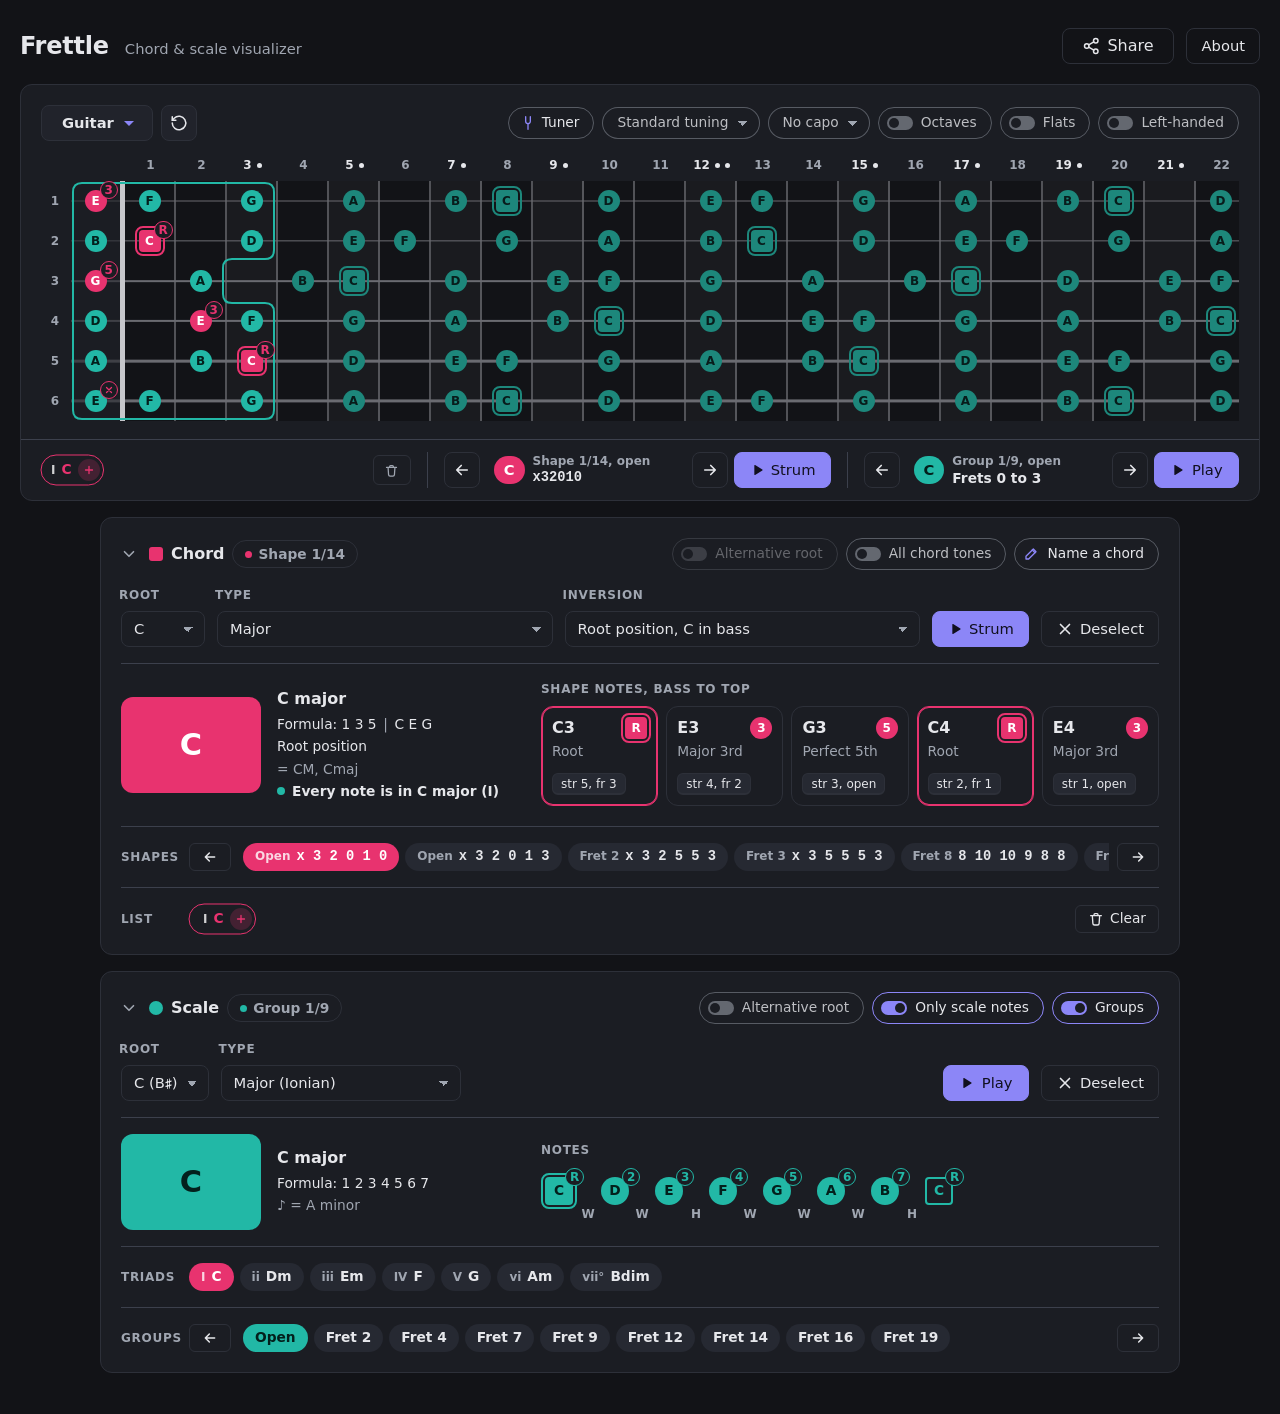
==== commit f41f9a26: "feat: add tuner" ====
--- a/web/index.html
+++ b/web/index.html
@@ -4,7 +4,7 @@
   <meta charset="utf-8">
   <meta name="viewport" content="width=device-width, initial-scale=1, viewport-fit=cover">
   <title>Frettle: Chord &amp; Scale Visualizer for Guitar, Bass, Ukulele, Banjo &amp; Piano</title>
-  <meta name="description" content="Free chord and scale visualizer for guitar, bass, ukulele, mandolin, mandola, banjo and piano. See every note on the neck or the keys, chord shapes in any key, scales, alternate tunings, a capo, and hear each note.">
+  <meta name="description" content="Free chord and scale visualizer for guitar, bass, ukulele, mandolin, banjo and piano. See every note, chord shape and scale on the neck or the keys, in any tuning, with or without a capo, hear them played, and tune with the built-in tuner.">
   <meta name="robots" content="index, follow">
   <link rel="canonical" href="https://frettle.gruvw.com/">
   <meta name="color-scheme" content="dark">
@@ -15,7 +15,7 @@
   <meta property="og:site_name" content="Frettle">
   <meta property="og:url" content="https://frettle.gruvw.com/">
   <meta property="og:title" content="Frettle: Chord &amp; Scale Visualizer for Guitar, Bass, Ukulele, Banjo &amp; Piano">
-  <meta property="og:description" content="Free chord and scale visualizer for guitar, bass, ukulele, mandolin, mandola, banjo and piano. See every note on the neck or the keys, chord shapes in any key, scales, alternate tunings, a capo, and hear each note.">
+  <meta property="og:description" content="Free chord and scale visualizer for guitar, bass, ukulele, mandolin, banjo and piano. See every note, chord shape and scale on the neck or the keys, in any tuning, with or without a capo, hear them played, and tune with the built-in tuner.">
   <!-- The app icon as the preview picture, as a small thumbnail beside the
        title: 256px, under the 300px wide from which WhatsApp shows it as a
        big picture above it, at least the 200px Facebook asks for -->
@@ -26,7 +26,7 @@
   <meta property="og:image:alt" content="Frettle icon: a pink note on three strings">
   <meta name="twitter:card" content="summary">
   <meta name="twitter:title" content="Frettle: Chord &amp; Scale Visualizer">
-  <meta name="twitter:description" content="Free chord and scale visualizer for guitar, bass, ukulele, mandolin, mandola, banjo and piano. See every note on the neck or the keys, chord shapes in any key, scales, alternate tunings, a capo, and hear each note.">
+  <meta name="twitter:description" content="Free chord and scale visualizer for guitar, bass, ukulele, mandolin, banjo and piano. See every note, chord shape and scale on the neck or the keys, in any tuning, with or without a capo, hear them played, and tune with the built-in tuner.">
   <meta name="twitter:image" content="https://frettle.gruvw.com/icon-256.png">
   <meta name="twitter:image:alt" content="Frettle icon: a pink note on three strings">
 
@@ -53,7 +53,7 @@
     "@type": "WebApplication",
     "name": "Frettle",
     "alternateName": "Frettle Chord & Scale Visualizer",
-    "description": "Free chord and scale visualizer for guitar, bass, ukulele, mandolin, mandola, banjo and piano. See every note on the neck or the keys, chord shapes in any key, scales, alternate tunings, a capo, and hear each note.",
+    "description": "Free chord and scale visualizer for guitar, bass, ukulele, mandolin, banjo and piano. See every note, chord shape and scale on the neck or the keys, in any tuning, with or without a capo, hear them played, and tune with the built-in tuner.",
     "applicationCategory": "MusicApplication",
     "operatingSystem": "Any",
     "browserRequirements": "Requires JavaScript",
@@ -66,6 +66,7 @@
       "Name a chord from notes placed on the neck",
       "Scales with their notes, steps and triads",
       "Capo, octave map, left-handed mode and click-to-hear notes",
+      "Tuner using the microphone, with the tuning's strings marked or chromatic",
       "6 and 7-string guitar, 4 and 5-string bass, ukulele (high or low G), baritone ukulele, mandolin, mandola, 5-string banjo, 88-key piano and 97-key uniso",
       "Alternate tunings: Drop D, DADGAD, open G and more"
     ]
@@ -109,8 +110,13 @@
            in place before the script runs: on phones this header is hidden. -->
       <div id="settingsWideSlot" class="settings-slot">
         <div id="settings" class="settings">
-          <button type="button" id="tuningSelect" class="select-btn pill-select" aria-haspopup="dialog" aria-label="Tuning"
-                  title="How the strings are tuned"></button>
+          <!-- The tuning menu and the tuner before it (phones: the tuner on the Setup sheet's title row, see placeSettings) -->
+          <div class="tuning-row">
+            <button type="button" id="tunerOpen" class="btn icon tuner-btn" aria-haspopup="dialog" aria-label="Tuner"
+                    title="Tuner: tune the strings with the microphone"><svg class="ico" viewBox="0 0 24 24" aria-hidden="true" fill="none" stroke="currentColor" stroke-width="2" stroke-linecap="round" stroke-linejoin="round"><path d="M8.5 2.5v7a3.5 3.5 0 0 0 7 0v-7"/><path d="M12 13v8.5"/></svg><span class="btn-label">Tuner</span></button>
+            <button type="button" id="tuningSelect" class="select-btn pill-select" aria-haspopup="dialog" aria-label="Tuning"
+                    title="How the strings are tuned"></button>
+          </div>
           <button type="button" id="capoSelect" class="select-btn pill-select" aria-haspopup="dialog" aria-label="Capo position"
                   title="Fret where the capo sits. Frets are then counted from the capo."></button>
           <button type="button" id="tglOctaves" class="pill-toggle" aria-pressed="false"
@@ -270,6 +276,7 @@
                 <div id="scaleName" class="np-title"></div>
                 <div id="scaleMeta" class="np-meta"></div>
                 <div id="scaleAlt" class="np-alt"></div>
+                <div id="scaleCapo" class="np-meta np-capo" hidden></div>
               </div>
             </div>
             <div class="np-tones notes-line">
@@ -290,7 +297,7 @@
         </section>
 
         <section class="panel narrow-only" id="panelNeck" data-tab="neck" aria-label="Setup">
-          <div class="panel-head">
+          <div id="setupHead" class="panel-head">
             <h2>Setup</h2>
           </div>
           <div id="settingsNarrowSlot" class="settings-slot"></div>
@@ -376,7 +383,8 @@
         It has no ads and works offline.</p>
       <p>Pick a chord to see all the ways to play it up the neck, with the root and intervals marked and barres drawn in.
         Pick a scale to see it across the whole fretboard, in hand-sized groups to step through, and see the chords that fit it.
-        Tap any note to hear it, or place notes on the neck to name the chord they make.</p>
+        Tap any note to hear it, or place notes on the neck to name the chord they make.
+        Tune your strings with the tuner, through the microphone or by ear.</p>
       <p>It covers 6 and 7-string guitar, 4 and 5-string bass, ukulele (high or low G), baritone ukulele, mandolin, mandola
         and 5-string banjo, in standard tuning, Drop D, DADGAD, open G, double C and other alternate tunings, or custom ones saved by name, with or without a capo,
         as well as the 88 keys of a piano and the 97 keys of a uniso.</p>
@@ -547,10 +555,48 @@
     </div>
   </dialog>
 
+  <!-- Tuner: listens with the microphone (script.js: openTuner) -->
+  <dialog id="tuner" class="picker tuner" aria-labelledby="tunerTitle">
+    <div class="picker-head">
+      <h2 id="tunerTitle">Tuner</h2>
+      <button type="button" id="tunerClose" class="btn icon" aria-label="Close">
+        <svg class="ico" viewBox="0 0 24 24" aria-hidden="true" fill="none" stroke="currentColor" stroke-width="2.2" stroke-linecap="round" stroke-linejoin="round"><path d="M6 6l12 12M18 6L6 18"/></svg>
+      </button>
+    </div>
+    <div class="picker-body tuner-body">
+      <div id="tunerHead" class="tuner-head">
+        <span id="tunerTuning" class="inst-label tuner-tuning"></span>
+        <!-- No string to tune to any more (shown with one picked; its room always kept) -->
+        <button type="button" id="tunerClear" class="tuner-clear" style="visibility: hidden" title="No string to tune to"><svg class="ico" viewBox="0 0 24 24" aria-hidden="true" fill="none" stroke="currentColor" stroke-width="2.2" stroke-linecap="round" stroke-linejoin="round"><path d="M6 6l12 12M18 6L6 18"/></svg><span>Clear</span></button>
+        <button type="button" id="tunerFold" class="tuner-fold" aria-expanded="true" aria-controls="tunerStrings"><svg class="ico" viewBox="0 0 24 24" aria-hidden="true" fill="none" stroke="currentColor" stroke-width="2.2" stroke-linecap="round" stroke-linejoin="round"><path d="M6 9l6 6 6-6"/></svg></button>
+      </div>
+      <div id="tunerStrings" class="tuner-strings" role="group" aria-label="Strings"></div>
+      <div id="tunerView" class="tuner-view idle">
+        <div id="tunerStrip" class="tuner-strip">
+          <div id="tunerTape" class="tuner-tape" aria-hidden="true"></div>
+          <span class="tuner-needle" aria-hidden="true"></span>
+          <span id="tunerLeft" class="tuner-edge left" hidden><svg class="ico" viewBox="0 0 24 24" aria-hidden="true" fill="none" stroke="currentColor" stroke-width="2.4" stroke-linecap="round" stroke-linejoin="round"><path d="M15 6l-6 6 6 6"/></svg><span class="tuner-edge-name"></span></span>
+          <span id="tunerRight" class="tuner-edge right" hidden><span class="tuner-edge-name"></span><svg class="ico" viewBox="0 0 24 24" aria-hidden="true" fill="none" stroke="currentColor" stroke-width="2.4" stroke-linecap="round" stroke-linejoin="round"><path d="M9 6l6 6-6 6"/></svg></span>
+        </div>
+        <div id="tunerFine" class="tuner-fine">
+          <div id="tunerFineTape" class="tuner-fine-tape" aria-hidden="true"></div>
+          <span class="tuner-needle" aria-hidden="true"></span>
+        </div>
+      </div>
+      <div id="tunerMessage" class="tuner-message" hidden>
+        <p id="tunerMessageTitle" class="tuner-message-title"></p>
+        <p id="tunerMessageText" hidden></p>
+        <button type="button" id="tunerRetry" class="btn primary"></button>
+      </div>
+      <p id="tunerHint" class="tuner-hint" aria-live="polite"></p>
+    </div>
+  </dialog>
+
   <!-- Picker popup for every menu: instrument, tuning, capo, roots, chord and scale types, inversion -->
   <dialog id="picker" class="picker" aria-labelledby="pickerTitle">
     <div class="picker-head">
       <h2 id="pickerTitle"></h2>
+      <div id="pickerTools" class="picker-tools"></div>
       <button type="button" id="pickerClose" class="btn icon" aria-label="Close">
         <svg class="ico" viewBox="0 0 24 24" aria-hidden="true" fill="none" stroke="currentColor" stroke-width="2.2" stroke-linecap="round" stroke-linejoin="round"><path d="M6 6l12 12M18 6L6 18"/></svg>
       </button>
--- a/web/styles.css
+++ b/web/styles.css
@@ -213,6 +213,8 @@
 .inst-slot .inst-label { display: block; text-align: center; line-height: 1.25; }
 .inst-slot .inst-name { overflow: visible; }
 .inst-slot .inst-tuning { display: inline-block; overflow: visible; }   /* (whole, on the next line if need be) */
+.inst-slot .inst-label.stacked { display: grid; justify-items: center; row-gap: 10px; }   /* (under the name: see stackInstLabel) */
+.inst-slot .inst-btn:has(.inst-label.stacked) { padding-block: 14px; }   /* (as much room above and below its text as on one line: the stacked lines are trimmed to their letters) */
 .neck-title .reset-btn { flex: none; background: color-mix(in srgb, var(--kbd-bg) 50%, var(--panel)); }
 /* Reset's popup: what goes, a line each ("CHORD Dm") */
 body.naming .reset-btn { display: none; }   /* (not while naming a chord) */
@@ -533,7 +535,7 @@
 @media (max-width: 359px) { .chord-bar .switch-row, .scale-bar .switch-row { grid-template-columns: 1fr; } }
 .pill-toggle.namer-open { color: var(--text); }   /* (a button, not a switch: never dimmed like one that is off) */
 .namer-open .ico { flex: none; width: 16px; height: 16px; color: var(--accent); }
-.switch-row .pill-toggle, .panel-head > .pill-toggle { justify-content: flex-start; gap: 10px; padding: 0 12px; font-size: var(--fs-sm); white-space: nowrap; }
+.switch-row .pill-toggle, .panel-head > .pill-toggle, .picker-tools > .pill-toggle { justify-content: flex-start; gap: 10px; padding: 0 12px; font-size: var(--fs-sm); white-space: nowrap; }
 
 /* Buttons that open a picker popup, styled as menus */
 .select-btn {
@@ -640,7 +642,8 @@
    those rows keep at least that much room around their controls. */
 .select-btn:focus-visible, .pick:focus-visible, .btn:focus-visible, .pill-toggle:focus-visible, .chip:focus-visible,
 .tab:focus-visible, .dock-shape-info:focus-visible, .np-note:focus-visible, .scale-note:focus-visible, a:focus-visible,
-.lk-row:focus-visible, .tune-step:focus-visible, .tune-note:focus-visible, .tune-num.reset:focus-visible, .recent-clear:focus-visible {
+.lk-row:focus-visible, .tune-step:focus-visible, .tune-note:focus-visible, .tune-num.reset:focus-visible, .recent-clear:focus-visible,
+.tuner-string:focus-visible, .tuner-fold:focus-visible {
   outline: 2px solid var(--accent);
   outline-offset: 2px;
 }
@@ -652,6 +655,16 @@
 /* Switch-style toggles and the capo button (the neck settings) */
 .settings { display: grid; grid-template-columns: 1fr 1fr; gap: var(--sp-2); }   /* phones: two switches a row */
 .settings .select-btn { grid-column: 1 / -1; }   /* menus full width */
+/* The tuning menu, and on wide screens the tuner before it, a pill as tall
+   as the others (see there); on phones the tuner is on the Setup sheet's
+   title row, as Name a chord is on the Chord sheet's (placeSettings) */
+.tuning-row { grid-column: 1 / -1; display: flex; gap: var(--sp-2); min-width: 0; }
+.tuning-row .select-btn { flex: 1; min-width: 0; }
+.tuner-btn { color: var(--text); }
+.tuner-btn .ico { color: var(--accent); }   /* (as Name a chord: a button, its icon purple, its words never dimmed) */
+.panel-head > .tuner-btn { width: auto; gap: 10px; padding: 0 12px; font-size: var(--fs-sm); }
+.panel-head > .tuner-btn .ico { width: 16px; height: 16px; }
+.panel-head > .tuner-btn .btn-label { display: inline; }
 .settings .whole, .switch-row .whole { grid-column: 1 / -1; }   /* phones: an odd last switch, the whole row (fitSwitches) */
 .settings-slot:empty { display: none; }
 .pill-toggle {
@@ -1042,7 +1055,8 @@
   font-weight: 600;
   color: var(--muted);
 }
-.oct-label.mid { color: var(--text); }   /* middle C's octave */
+.oct-label.mid { color: var(--text); gap: 4px; }   /* middle C's octave */
+.oct-label i { width: 5px; height: 5px; border-radius: 50%; background: currentColor; }   /* middle C's dot, as an inlay fret's (see .ruler i) */
 /* Wide screens: the keys across */
 .neck.piano.horizontal {
   --wk: max(var(--wk-min, 36px), calc(100cqw / var(--whites)));   /* a white key's width: 36px (room for two neighbours' notes, a root's ring round one), more only where the panel is wider than the 52 keys need (or a little more to scroll more than a few pixels: --wk-min, see fitScroll) */
@@ -1131,6 +1145,7 @@
   height: calc(var(--wk) - var(--bk) / 2);
 }
 .neck.piano.vertical .oct-label.last { height: var(--wk); }
+.neck.piano.vertical .oct-label i { display: none; }   /* as a neck's: the bright number marks middle C (see .neck.vertical .ruler i) */
 .neck.piano.whole-tone.vertical .oct-label { top: calc(var(--i) * var(--wk) + var(--bk) / 2); height: calc(var(--wk) - var(--bk)); }
 .neck.piano.whole-tone.vertical .oct-label.first { top: calc(var(--i) * var(--wk)); height: calc(var(--wk) - var(--bk) / 2); }
 .neck.piano.whole-tone.vertical .oct-label.last { height: calc(var(--wk) - var(--bk) / 2); }
@@ -1145,7 +1160,7 @@
 /* A keyboard has no tuning, capo, mirror image or octave shading: their
    controls go (its octave numbers always show; its groups, an octave each:
    see keyboardGroups) */
-body.piano #tuningSelect, body.piano #capoSelect, body.piano #tglOctaves, body.piano #tglLefty { display: none; }
+body.piano .tuning-row, body.piano #tunerOpen, body.piano #tuningSelect, body.piano #capoSelect, body.piano #tglOctaves, body.piano #tglLefty { display: none; }   /* (a keyboard: no tuner either) */
 
 /* The strip (script.js): each string's first cell, held at the edge of the
    view once the neck has scrolled past it, over everything on the neck.
@@ -1200,8 +1215,8 @@
 /* A note that sounds pops, and an amber ring spreads from it. The ring is
    its own layer on top (::after), so the note keeps its look (its border,
    ring, colours) all along. */
-.note.ping, .scale-note.ping, .np-deg.ping, .tune-note.ping { animation: ping-pop 450ms ease-out; }
-.note.ping::after, .scale-note.ping::after, .np-deg.ping::after, .tune-note.ping::after, .note.out.peek::after {
+.note.ping, .scale-note.ping, .np-deg.ping, .tune-note.ping, .tuner-string.ping { animation: ping-pop 450ms ease-out; }
+.note.ping::after, .scale-note.ping::after, .np-deg.ping::after, .tune-note.ping::after, .tuner-string.ping::after, .note.out.peek::after {
   content: '';
   position: absolute;
   inset: 0;
@@ -1901,6 +1916,14 @@
   border-bottom: 1px solid var(--divider);
 }
 .picker-head .btn { border-color: transparent; color: var(--muted); }
+/* A menu's switch (the capo's Names from capo): on the title row, by the ×, as a panel's */
+.picker-tools { display: flex; margin-left: auto; }
+.picker-tools:empty { display: none; }
+/* (narrow phones: no room for it by the title and the ×, on a line of its own under them, on the right, as panels' switches wrap) */
+@media (max-width: 359px) {
+  .picker-head:has(.picker-tools:not(:empty)) { flex-wrap: wrap; row-gap: var(--sp-1); padding-bottom: var(--sp-3); }
+  .picker-tools { order: 3; flex-basis: 100%; justify-content: flex-end; }
+}
 .picker-body {
   display: grid;
   gap: var(--sp-2);
@@ -2298,6 +2321,10 @@
   .scale-bar .deselect { order: 4; }
   .scale-bar .push-right { margin-left: 0; }
   .pill-toggle { height: 32px; padding: 0 14px 0 var(--sp-2); gap: var(--sp-2); border-radius: var(--r-pill); border-color: color-mix(in srgb, var(--muted) 45%, transparent); font-size: var(--fs-sm); }
+  .tuning-row .tuner-btn { width: auto; height: 32px; padding: 0 14px 0 11px; gap: 6px; border-radius: var(--r-pill); border-color: color-mix(in srgb, var(--muted) 45%, transparent); color: var(--text); font: 500 var(--fs-sm)/1 var(--font); }   /* (its icon and "Tuner", as a pill) */
+  .tuning-row .tuner-btn .ico { width: 16px; height: 16px; }
+  .tuning-row .select-btn { flex: none; }
+  .tuner-btn:not(:disabled):hover { border-color: var(--accent); }
   .pill-select {
     width: auto;
     height: 32px;
@@ -2389,3 +2416,172 @@
   }
 }
 
+
+/* ==========================================================================
+   Tuner (see openTuner): the tuning's strings, then the strip of notes
+   sliding under a fixed needle, the fine strip (cents) under it, a line
+   saying what to do. Purple: the tuning's notes; outlined: the string
+   picked; green: in tune.
+   ========================================================================== */
+.tuner { --tuner-cell: 50px; }
+.tuner-body { gap: var(--sp-3); padding-bottom: var(--sp-4); }
+.tuner-body:last-child { padding-bottom: var(--sp-4); }
+.tuner-head { display: flex; align-items: center; justify-content: space-between; gap: var(--sp-2); min-height: 28px; }
+.tuner-tuning { flex: 1 1 auto; flex-wrap: wrap; row-gap: 10px; font: 600 var(--fs-md)/1.2 var(--font); color: var(--text); }   /* (as the instrument menu writes them: its name, then any tuning, muted) */
+.tuner-tuning .inst-tuning { white-space: normal; overflow: visible; }   /* (a tuning with no room beside the name: whole, on the line under it) */
+.tuner-fold { display: grid; place-items: center; width: 28px; height: 28px; padding: 0; border: 0; border-radius: var(--r-sm); background: transparent; color: var(--muted); cursor: pointer; }
+.tuner-fold .ico { transition: transform 150ms ease; transform: rotate(180deg); }   /* open: the arrow up, to fold */
+.tuner-head.folded .tuner-fold .ico { transform: none; }
+.tuner-fold[hidden] { display: none; }
+.tuner-clear { display: inline-flex; align-items: center; gap: 4px; height: 28px; margin-left: auto; padding: 0 8px; border: 0; border-radius: var(--r-sm); background: transparent; color: var(--muted); font: 500 var(--fs-sm)/1 var(--font); cursor: pointer; }
+.tuner-clear .ico { width: 14px; height: 14px; }
+.tuner-clear[hidden] { display: none; }
+.tuner-clear:focus-visible { outline: 2px solid var(--accent); outline-offset: 2px; }
+@media (hover: hover) { .tuner-clear:hover { color: var(--text); background: var(--kbd-bg); } }
+.tuner-strings { display: flex; justify-content: center; gap: var(--sp-2); }   /* (one row: they share it, up to their width) */
+.tuner-strings[hidden] { display: none; }
+.tuner-string {
+  position: relative;   /* (its splash: see .ping) */
+  display: grid;
+  justify-items: center;
+  gap: 4px;
+  flex: 0 1 60px;
+  min-width: 0;
+  padding: 6px 2px;
+  border: 1px solid var(--border);
+  border-radius: var(--r-md);
+  background: var(--kbd-bg);
+  color: var(--accent);
+  font: 700 var(--fs-md)/1 var(--font);
+  cursor: pointer;
+  transition: border-color 100ms, background-color 100ms, color 100ms;
+}
+.tuner-num { font-size: var(--fs-tag); font-weight: 600; color: var(--muted); }
+/* A note's octave, smaller after its name, everywhere in the tuner (E₂) */
+.tuner-oct { margin-left: 1px; font-size: 0.68em; font-weight: 600; opacity: 0.75; }
+.tuner-string[aria-pressed="true"] { border-color: var(--accent); background: var(--accent-soft); box-shadow: inset 0 0 0 1px var(--accent); color: var(--text); }
+.tuner-string.ok { border-color: var(--ok); box-shadow: inset 0 0 0 1px var(--ok); color: var(--ok); }
+.tuner-string:active { filter: brightness(1.15); }
+@media (hover: hover) { .tuner-string:hover, .tuner-fold:hover { border-color: var(--accent); color: var(--text); } }
+.tuner-view { display: grid; gap: var(--sp-2); }
+.tuner-view[hidden] { display: none; }
+/* The strips: their edges faded and a little blurred, the needle fixed in
+   the middle; nothing heard, both dimmed (resting on middle C) */
+.tuner-strip, .tuner-fine {
+  position: relative;
+  overflow: hidden;
+  border-radius: var(--r-lg);
+  background: color-mix(in srgb, var(--kbd-bg) 70%, transparent);
+}
+.tuner-strip { height: 68px; }
+.tuner-fine { height: 52px; }
+.tuner-tape, .tuner-fine-tape {
+  position: absolute;
+  top: 0;
+  bottom: 0;
+  left: 0;
+  will-change: transform;
+}
+.tuner-strip::before, .tuner-strip::after, .tuner-fine::before, .tuner-fine::after {
+  content: "";
+  position: absolute;
+  top: 0;
+  bottom: 0;
+  z-index: 1;
+  width: 12%;
+  pointer-events: none;
+  backdrop-filter: blur(0.6px);
+  -webkit-backdrop-filter: blur(0.6px);
+}
+.tuner-strip::before, .tuner-fine::before { left: 0; background: linear-gradient(to right, var(--panel), transparent); }
+.tuner-strip::after, .tuner-fine::after { right: 0; background: linear-gradient(to left, var(--panel), transparent); }
+.tuner-tape { display: flex; align-items: center; }
+.tn {
+  flex: none;
+  display: flex;
+  align-items: baseline;
+  justify-content: center;
+  width: var(--tuner-cell);
+  height: 50px;
+  padding-top: 15px;
+  border-radius: var(--r-md);
+  color: var(--text);
+  font: 700 var(--fs-lg)/1 var(--font);
+  transition: color 120ms, background-color 120ms, box-shadow 120ms;
+}
+.tn.acc { color: color-mix(in srgb, var(--text) 55%, transparent); font-size: var(--fs-sm); }
+.tn.string { color: var(--accent); background: color-mix(in srgb, var(--accent) 14%, transparent); }
+.tn.target { background: var(--accent-soft); box-shadow: inset 0 0 0 2px var(--accent); }
+.tn.ok { color: var(--ok); background: color-mix(in srgb, var(--ok) 18%, transparent); }
+.tn.ok.target { box-shadow: inset 0 0 0 2px var(--ok); }
+.tuner-needle {
+  --needle: var(--accent);
+  position: absolute;
+  top: 0;
+  bottom: 0;
+  left: 50%;
+  z-index: 2;
+  width: 2px;
+  margin-left: -1px;
+  border-radius: 1px;
+  background: var(--needle);
+}
+.tuner-strip .tuner-needle::before {   /* (a notch on top, as a tuner's pointer) */
+  content: "";
+  position: absolute;
+  top: 0;
+  left: 50%;
+  margin-left: -6px;
+  border-left: 6px solid transparent;
+  border-right: 6px solid transparent;
+  border-top: 7px solid var(--needle);
+}
+.tuner-view.ok .tuner-needle { --needle: var(--ok); }
+.tuner-view.idle .tuner-needle { --needle: var(--muted); }
+.tuner-view.idle .tuner-tape, .tuner-view.idle .tuner-fine-tape { opacity: 0.32; }
+.tuner-tape, .tuner-fine-tape { transition: opacity 250ms; }
+/* The string picked, out of sight: at the edge it is past, its name */
+.tuner-edge {
+  position: absolute;
+  top: 50%;
+  z-index: 3;
+  display: inline-flex;
+  align-items: center;
+  gap: 2px;
+  height: 26px;
+  padding: 0 8px;
+  transform: translateY(-50%);
+  border: 2px solid var(--accent);
+  border-radius: var(--r-md);
+  background: var(--accent-soft);
+  color: var(--text);
+  font: 700 var(--fs-sm)/1 var(--font);
+}
+.tuner-edge .ico { width: 14px; height: 14px; }
+.tuner-edge.left { left: 6px; padding-left: 3px; }
+.tuner-edge.right { right: 6px; padding-right: 3px; }
+.tuner-edge[hidden] { display: none; }
+/* The fine strip: a tick every 5 cents, longer every 10, the note at 0 */
+.ft { position: absolute; bottom: 0; width: 1px; height: 7px; background: color-mix(in srgb, var(--muted) 70%, transparent); }
+.ft.major { height: 12px; }
+.ft.zero { width: 2px; margin-left: -0.5px; height: 18px; background: var(--text); }
+.fl { position: absolute; bottom: 14px; transform: translateX(-50%); font: 600 var(--fs-tag)/1 var(--font); color: var(--muted); white-space: nowrap; }
+.fl.name { bottom: 22px; font-size: var(--fs-sm); font-weight: 700; color: var(--text); }
+.fl.name.string { color: var(--accent); }
+.fl.name.ok { color: var(--ok); }
+.fz { position: absolute; top: 0; bottom: 0; background: color-mix(in srgb, var(--muted) 14%, transparent); transition: background-color 120ms; }
+.fz.string { background: color-mix(in srgb, var(--accent) 18%, transparent); }
+.fz.target { box-shadow: inset 0 0 0 2px var(--accent); border-radius: var(--r-sm); }
+.fz.ok { background: color-mix(in srgb, var(--ok) 30%, transparent); }
+.fz.ok.target { box-shadow: inset 0 0 0 2px var(--ok); }
+.tuner-hint { display: flex; align-items: center; justify-content: center; gap: 6px; min-height: 1.4em; margin: 0; font-size: var(--fs-md); color: var(--muted); text-align: center; }
+.tuner-hint.turn { color: var(--text); font-weight: 600; }
+.tuner-hint.turn .ico { width: 16px; height: 16px; color: var(--accent); }
+.tuner-hint.ok { color: var(--ok); font-weight: 700; }
+/* No microphone: in the strips' place, why, and what to do */
+.tuner-message { display: grid; justify-items: center; gap: var(--sp-2); padding: var(--sp-4); border: 1px dashed var(--divider); border-radius: var(--r-lg); text-align: center; color: var(--muted); font-size: var(--fs-sm); }
+.tuner-message[hidden] { display: none; }
+.tuner-message p { margin: 0; max-width: 34em; }
+.tuner-message p[hidden] { display: none; }
+.tuner-message-title { color: var(--text); font-size: var(--fs-md); font-weight: 600; }
+.tuner-message .btn[hidden] { display: none; }
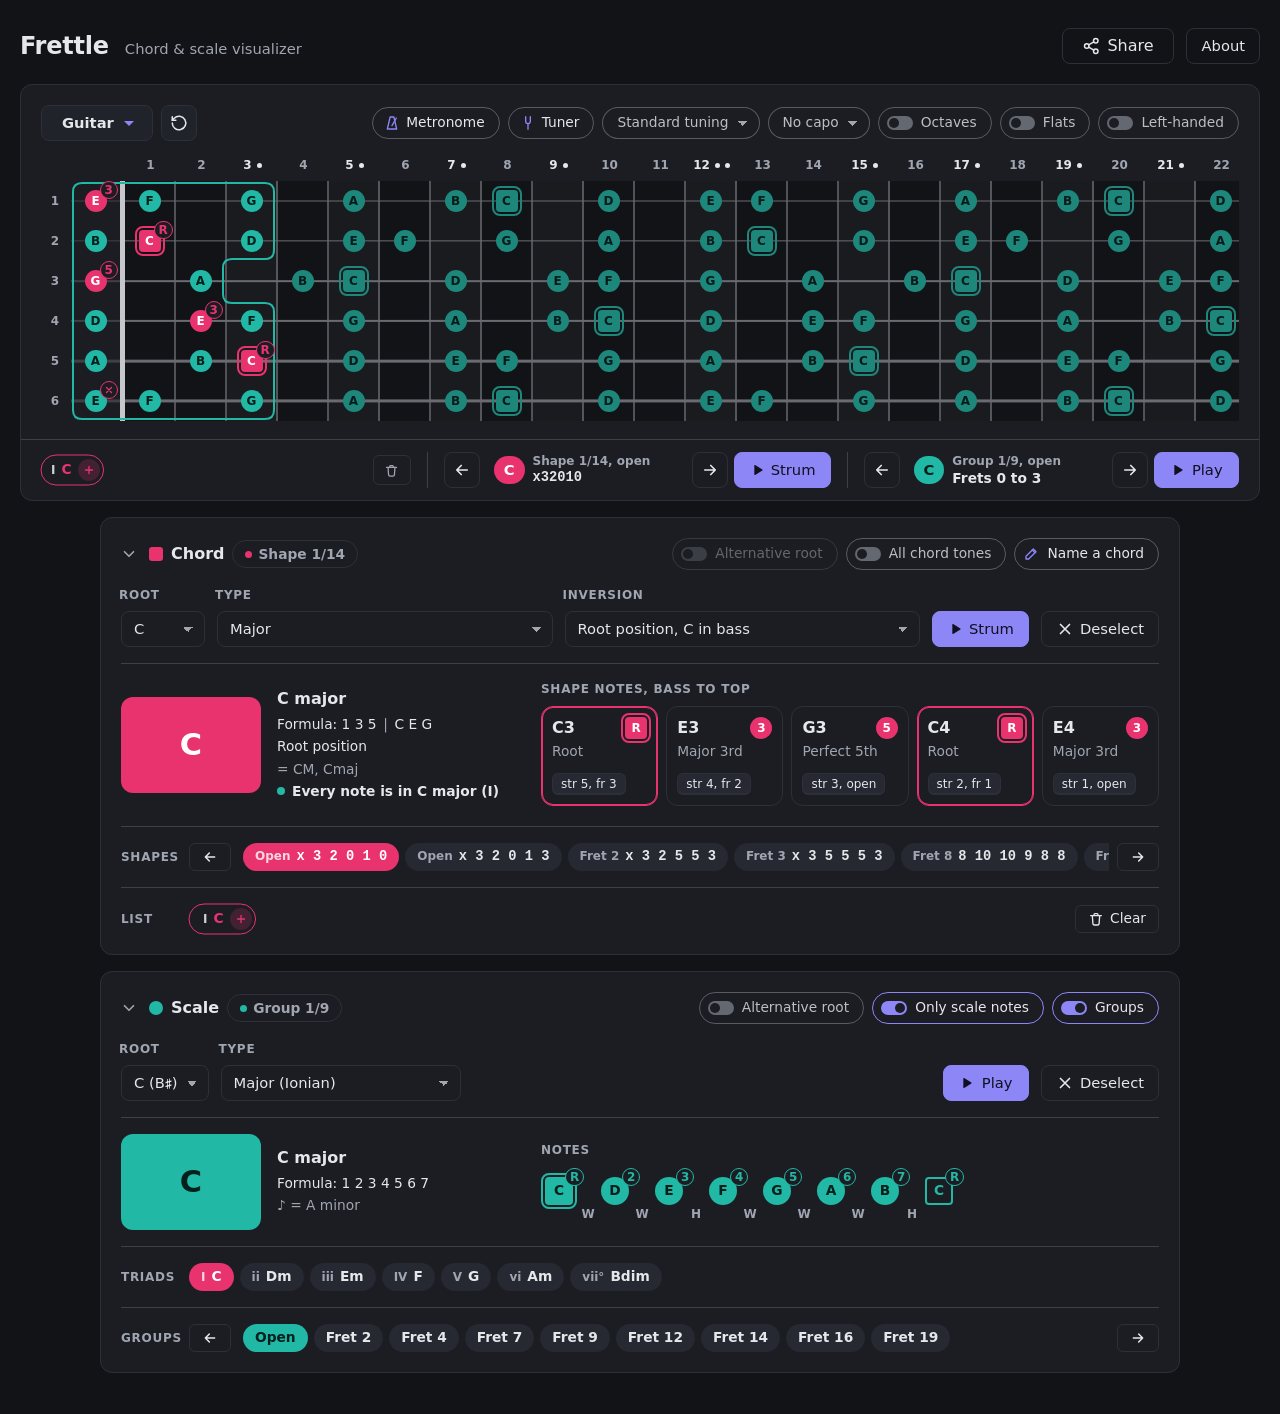
==== commit 777c180e: "feat: add metronome" ====
--- a/web/index.html
+++ b/web/index.html
@@ -4,7 +4,7 @@
   <meta charset="utf-8">
   <meta name="viewport" content="width=device-width, initial-scale=1, viewport-fit=cover">
   <title>Frettle: Chord &amp; Scale Visualizer for Guitar, Bass, Ukulele, Banjo &amp; Piano</title>
-  <meta name="description" content="Free chord and scale visualizer for guitar, bass, ukulele, mandolin, banjo and piano. See every note, chord shape and scale on the neck or the keys, in any tuning, with or without a capo, hear them played, and tune with the built-in tuner.">
+  <meta name="description" content="Free chord and scale visualizer for guitar, bass, ukulele, mandolin, banjo and piano. See every note, chord shape and scale on the neck or the keys, in any tuning, with or without a capo, hear them played, and use the built-in tuner and metronome.">
   <meta name="robots" content="index, follow">
   <link rel="canonical" href="https://frettle.gruvw.com/">
   <meta name="color-scheme" content="dark">
@@ -15,7 +15,7 @@
   <meta property="og:site_name" content="Frettle">
   <meta property="og:url" content="https://frettle.gruvw.com/">
   <meta property="og:title" content="Frettle: Chord &amp; Scale Visualizer for Guitar, Bass, Ukulele, Banjo &amp; Piano">
-  <meta property="og:description" content="Free chord and scale visualizer for guitar, bass, ukulele, mandolin, banjo and piano. See every note, chord shape and scale on the neck or the keys, in any tuning, with or without a capo, hear them played, and tune with the built-in tuner.">
+  <meta property="og:description" content="Free chord and scale visualizer for guitar, bass, ukulele, mandolin, banjo and piano. See every note, chord shape and scale on the neck or the keys, in any tuning, with or without a capo, hear them played, and use the built-in tuner and metronome.">
   <!-- The app icon as the preview picture, as a small thumbnail beside the
        title: 256px, under the 300px wide from which WhatsApp shows it as a
        big picture above it, at least the 200px Facebook asks for -->
@@ -26,7 +26,7 @@
   <meta property="og:image:alt" content="Frettle icon: a pink note on three strings">
   <meta name="twitter:card" content="summary">
   <meta name="twitter:title" content="Frettle: Chord &amp; Scale Visualizer">
-  <meta name="twitter:description" content="Free chord and scale visualizer for guitar, bass, ukulele, mandolin, banjo and piano. See every note, chord shape and scale on the neck or the keys, in any tuning, with or without a capo, hear them played, and tune with the built-in tuner.">
+  <meta name="twitter:description" content="Free chord and scale visualizer for guitar, bass, ukulele, mandolin, banjo and piano. See every note, chord shape and scale on the neck or the keys, in any tuning, with or without a capo, hear them played, and use the built-in tuner and metronome.">
   <meta name="twitter:image" content="https://frettle.gruvw.com/icon-256.png">
   <meta name="twitter:image:alt" content="Frettle icon: a pink note on three strings">
 
@@ -53,7 +53,7 @@
     "@type": "WebApplication",
     "name": "Frettle",
     "alternateName": "Frettle Chord & Scale Visualizer",
-    "description": "Free chord and scale visualizer for guitar, bass, ukulele, mandolin, banjo and piano. See every note, chord shape and scale on the neck or the keys, in any tuning, with or without a capo, hear them played, and tune with the built-in tuner.",
+    "description": "Free chord and scale visualizer for guitar, bass, ukulele, mandolin, banjo and piano. See every note, chord shape and scale on the neck or the keys, in any tuning, with or without a capo, hear them played, and use the built-in tuner and metronome.",
     "applicationCategory": "MusicApplication",
     "operatingSystem": "Any",
     "browserRequirements": "Requires JavaScript",
@@ -67,6 +67,7 @@
       "Scales with their notes, steps and triads",
       "Capo, octave map, left-handed mode and click-to-hear notes",
       "Tuner using the microphone, with the tuning's strings marked or chromatic",
+      "Metronome with tap tempo and time signatures",
       "6 and 7-string guitar, 4 and 5-string bass, ukulele (high or low G), baritone ukulele, mandolin, mandola, 5-string banjo, 88-key piano and 97-key uniso",
       "Alternate tunings: Drop D, DADGAD, open G and more"
     ]
@@ -77,7 +78,7 @@
   <!-- Mobile first: on phones the neck is vertical and the controls live in a
        dock at the bottom (tabs open a sheet). On wide screens the neck is
        horizontal and the panels sit below it. -->
-  <!-- Suggests installing the app, once it has been used a while (script.js: setupInstallTip) -->
+  <!-- Suggests installing the app, once it has been used a while (app.js: setupInstallTip) -->
   <aside id="installTip" class="install-tip" aria-label="Install Frettle" hidden>
     <span class="install-icon"><img src="icon-192.png" alt="" width="44" height="44"></span>
     <p class="install-text" id="installText"><strong>Frettle works better as an app</strong><span>Full screen, and it works offline.</span></p>
@@ -96,23 +97,29 @@
 
   <section class="panel neck-panel" aria-label="Fretboard">
     <div class="panel-head neck-head">
-      <!-- Wide screens: the neck's title is the instrument menu (script.js
+      <!-- Wide screens: the neck's title is the instrument menu (app.js
            moves it to the header on phones) -->
       <h2 id="instWideSlot" class="neck-title">
         <button type="button" id="instrumentPicker" class="inst-btn" aria-haspopup="dialog" title="Change instrument"></button>
-        <!-- Reset: beside the instrument menu (script.js moves both; on
+        <!-- Reset: beside the instrument menu (app.js moves both; on
              phones it sits on the left, the menu centred) -->
         <button type="button" id="resetAll" class="btn icon reset-btn" aria-haspopup="dialog" aria-label="Reset"
                 title="Reset: no chord, no scale, no capo"><svg class="ico" viewBox="0 0 24 24" aria-hidden="true" fill="none" stroke="currentColor" stroke-width="2" stroke-linecap="round" stroke-linejoin="round"><path d="M3 12a9 9 0 1 0 2.64-6.36L3 8.3"/><path d="M3 3.5v4.8h4.8"/></svg></button>
       </h2>
       <!-- Neck settings: here on wide screens, in the "Setup" tab of the dock
-           on phones (script.js moves them). They start here, so the page is
+           on phones (app.js moves them). They start here, so the page is
            in place before the script runs: on phones this header is hidden. -->
       <div id="settingsWideSlot" class="settings-slot">
         <div id="settings" class="settings">
-          <!-- The tuning menu and the tuner before it (phones: the tuner on the Setup sheet's title row, see placeSettings) -->
+          <!-- The tuning menu, the metronome and the tuner before it (phones: the two side by side under the capo, see placeSettings) -->
           <div class="tuning-row">
-            <button type="button" id="tunerOpen" class="btn icon tuner-btn" aria-haspopup="dialog" aria-label="Tuner"
+            <!-- The metronome; while it plays, its tempo in place of its name and a stop at its end (as a list chip's ×) -->
+            <span id="metroTool" class="tool-wrap">
+              <button type="button" id="metroOpen" class="btn icon tool-btn" aria-haspopup="dialog" aria-label="Metronome"
+                    title="Metronome: keep time"><svg class="ico" viewBox="0 0 24 24" aria-hidden="true" fill="none" stroke="currentColor" stroke-width="2" stroke-linecap="round" stroke-linejoin="round"><path d="M9.2 3h5.6l4.2 18H5z"/><path d="M12 16L18.5 4.5"/></svg><span class="btn-label"><span class="tool-swap"><span class="tool-name">Metronome</span><span class="tool-bpm"><span id="metroShown" class="tool-num"></span><span class="tool-unit">bpm</span></span></span></span></button>
+              <button type="button" id="metroStop" class="tool-stop" aria-label="Stop the metronome" title="Stop the metronome" hidden><svg class="ico" viewBox="0 0 24 24" aria-hidden="true" fill="currentColor"><rect x="6.5" y="6.5" width="11" height="11" rx="1.5"/></svg></button>
+            </span>
+            <button type="button" id="tunerOpen" class="btn icon tool-btn" aria-haspopup="dialog" aria-label="Tuner"
                     title="Tuner: tune the strings with the microphone"><svg class="ico" viewBox="0 0 24 24" aria-hidden="true" fill="none" stroke="currentColor" stroke-width="2" stroke-linecap="round" stroke-linejoin="round"><path d="M8.5 2.5v7a3.5 3.5 0 0 0 7 0v-7"/><path d="M12 13v8.5"/></svg><span class="btn-label">Tuner</span></button>
             <button type="button" id="tuningSelect" class="select-btn pill-select" aria-haspopup="dialog" aria-label="Tuning"
                     title="How the strings are tuned"></button>
@@ -139,7 +146,7 @@
     </div>
     <!-- Wide screens: the quick bar, along the bottom of the neck: the chord
          list, the chord's shapes and the scale's groups, without scrolling
-         down to their panels. script.js moves the phone dock's chord list and
+         down to their panels. app.js moves the phone dock's chord list and
          shape bar here, and adds the groups' own bar. -->
     <div id="quickBar" class="quick-bar" hidden>
       <div id="quickInner" class="quick-inner">
@@ -170,7 +177,7 @@
             <h2 class="theory-title"><button type="button" class="panel-fold wide-only" aria-expanded="true" aria-controls="panelChord"><svg class="ico" viewBox="0 0 24 24" aria-hidden="true" fill="none" stroke="currentColor" stroke-width="2.2" stroke-linecap="round" stroke-linejoin="round"><path d="M6 9l6 6 6-6"/></svg></button><i class="swatch swatch-chord" aria-hidden="true"></i><span class="tx">Chord</span><span class="fold-value" hidden></span></h2>
             <span id="shapeCount" class="status chord-count" hidden></span>
             <!-- The panel's switches: at the end of its title row on wide
-                 screens, under the menus on phones (script.js moves them).
+                 screens, under the menus on phones (app.js moves them).
                  They start here: on phones the panel is closed at first. -->
             <div class="switch-row">
               <button type="button" id="tglChordAlt" class="pill-toggle" aria-pressed="false"
@@ -321,7 +328,7 @@
         <button type="button" id="dockNext" class="btn icon" aria-label="Next shape"><svg class="ico" viewBox="0 0 24 24" aria-hidden="true" fill="none" stroke="currentColor" stroke-width="2.2" stroke-linecap="round" stroke-linejoin="round"><path d="M5 12h14M13 6l6 6-6 6"/></svg></button>
         <button type="button" id="dockStrum" class="btn primary" aria-label="Strum"><svg class="ico" viewBox="0 0 24 24" aria-hidden="true" fill="currentColor"><path d="M8 5.2v13.6a.8.8 0 0 0 1.2.7l10.8-6.8a.8.8 0 0 0 0-1.4L9.2 4.5A.8.8 0 0 0 8 5.2z"/></svg><span class="strum-label">Strum</span></button>
       </div>
-      <!-- Name a chord (script.js): while it is on, this takes the place of
+      <!-- Name a chord (app.js): while it is on, this takes the place of
            the chord list, the shape bar and the tabs, at the same heights
            (phones); on wide screens it is moved under the neck, in place of
            the quick bar -->
@@ -379,13 +386,13 @@
       </button>
     </div>
     <div class="picker-body about-body">
-      <p>Frettle is a free, open source app that shows every note, chord shape and scale on the neck of a guitar, bass, ukulele, mandolin, mandola or banjo, and on the keys of a piano or a uniso.
+      <p>Frettle is a free, open-source app that shows every note, chord shape and scale on the neck of a guitar, bass, ukulele, mandolin, mandola or banjo, and on the keys of a piano or a uniso.
         It has no ads and works offline.</p>
       <p>Pick a chord to see all the ways to play it up the neck, with the root and intervals marked and barres drawn in.
-        Pick a scale to see it across the whole fretboard, in hand-sized groups to step through, and see the chords that fit it.
+        Pick a scale to see it across the whole fretboard, in hand-sized groups to step through.
         Tap any note to hear it, or place notes on the neck to name the chord they make.
-        Tune your strings with the tuner, through the microphone or by ear.</p>
-      <p>It covers 6 and 7-string guitar, 4 and 5-string bass, ukulele (high or low G), baritone ukulele, mandolin, mandola
+        Tune your strings with the tuner, through the microphone or by ear, and keep time with the metronome.</p>
+      <p>Made for 6 and 7-string guitar, 4 and 5-string bass, ukulele (high or low G), baritone ukulele, mandolin, mandola
         and 5-string banjo, in standard tuning, Drop D, DADGAD, open G, double C and other alternate tunings, or custom ones saved by name, with or without a capo,
         as well as the 88 keys of a piano and the 97 keys of a uniso.</p>
     </div>
@@ -427,7 +434,6 @@
     <div class="about-links share-actions">
       <!-- Copy text: the text alone, no link (an icon on phones) -->
       <button type="button" id="shareText" class="btn icon side-action" aria-label="Copy text" title="Copy the text without the link"><svg class="ico" viewBox="0 0 24 24" aria-hidden="true" fill="none" stroke="currentColor" stroke-width="2" stroke-linecap="round" stroke-linejoin="round"><rect x="9" y="9" width="11" height="11" rx="2"/><path d="M15 9V6a2 2 0 0 0-2-2H6a2 2 0 0 0-2 2v7a2 2 0 0 0 2 2h3"/></svg><span class="btn-label">Text</span></button>
-      <button type="button" id="shareCancel" class="btn"><span class="tx">Cancel</span></button>
       <button type="button" id="shareGo" class="btn primary"><span class="tx">Copy link</span></button>
     </div>
   </dialog>
@@ -484,7 +490,6 @@
     <div id="tuneActions" class="about-links share-actions">
       <!-- Save: keep the tuning under a name, in the tuning menu (a bookmark on phones) -->
       <button type="button" id="tuneSave" class="btn icon side-action" aria-label="Save" title="Save this tuning under a name"><svg class="ico" viewBox="0 0 24 24" aria-hidden="true" fill="none" stroke="currentColor" stroke-width="2" stroke-linecap="round" stroke-linejoin="round"><path d="M6.5 4h11a1 1 0 0 1 1 1v15.2l-6.5-4.4-6.5 4.4V5a1 1 0 0 1 1-1z"/></svg><span class="btn-label">Save</span></button>
-      <button type="button" id="tuneCancel" class="btn"><span class="tx">Cancel</span></button>
       <button type="button" id="tuneDone" class="btn primary"><span class="tx">Select</span></button>
     </div>
     <!-- Its name, asked once Save is pressed (in place of the buttons above) -->
@@ -555,7 +560,7 @@
     </div>
   </dialog>
 
-  <!-- Tuner: listens with the microphone (script.js: openTuner) -->
+  <!-- Tuner: listens with the microphone (sound.js: openTuner) -->
   <dialog id="tuner" class="picker tuner" aria-labelledby="tunerTitle">
     <div class="picker-head">
       <h2 id="tunerTitle">Tuner</h2>
@@ -592,6 +597,39 @@
     </div>
   </dialog>
 
+  <!-- Metronome: ticks until stopped or closed (sound.js: openMetronome) -->
+  <dialog id="metronome" class="picker metronome" aria-labelledby="metroTitle">
+    <div class="picker-head">
+      <h2 id="metroTitle">Metronome</h2>
+      <button type="button" id="metroClose" class="btn icon" aria-label="Close">
+        <svg class="ico" viewBox="0 0 24 24" aria-hidden="true" fill="none" stroke="currentColor" stroke-width="2.2" stroke-linecap="round" stroke-linejoin="round"><path d="M6 6l12 12M18 6L6 18"/></svg>
+      </button>
+    </div>
+    <div class="picker-body metro-body">
+      <!-- Each beat of the bar, the first bigger, the one sounding lit (no time signature: one, lit at every beat); tapped, another grouping.
+           On top, over the tempo: in view while it changes, on landscape phones too (their popup scrolls) -->
+      <button type="button" id="metroBeats" class="metro-beats"></button>
+      <div class="metro-head">
+        <span id="metroTempoLabel" class="label">Tempo (BPM)</span>
+        <button type="button" id="metroTap" class="btn small metro-tap" aria-label="Tap tempo" title="Tap the beat to set the tempo (T)"><span class="tx">Tap</span></button>
+      </div>
+      <div class="metro-tempo">
+        <button type="button" id="metroSlower" class="btn icon metro-step" aria-label="Slower" title="Slower (−)"><svg class="ico" viewBox="0 0 24 24" aria-hidden="true" fill="none" stroke="currentColor" stroke-width="2.2" stroke-linecap="round"><path d="M6 12h12"/></svg></button>
+        <div class="metro-read">
+          <span id="metroBpm" class="metro-num"></span>
+          <span id="metroMarking" class="metro-marking"></span>
+        </div>
+        <button type="button" id="metroFaster" class="btn icon metro-step" aria-label="Faster" title="Faster (+)"><svg class="ico" viewBox="0 0 24 24" aria-hidden="true" fill="none" stroke="currentColor" stroke-width="2.2" stroke-linecap="round"><path d="M6 12h12M12 6v12"/></svg></button>
+      </div>
+      <input type="range" id="metroTempo" class="metro-slider" min="30" max="250" step="1" aria-labelledby="metroTempoLabel">
+      <span id="metroMeterLabel" class="label metro-meter-label">Time signature</span>
+      <div id="metroMeters" class="metro-meters" role="group" aria-labelledby="metroMeterLabel"></div>
+    </div>
+    <div class="about-links metro-actions">
+      <button type="button" id="metroGo" class="btn primary metro-go"></button>
+    </div>
+  </dialog>
+
   <!-- Picker popup for every menu: instrument, tuning, capo, roots, chord and scale types, inversion -->
   <dialog id="picker" class="picker" aria-labelledby="pickerTitle">
     <div class="picker-head">
@@ -604,7 +642,11 @@
     <div id="pickerBody" class="picker-body"></div>
   </dialog>
 
-  <script src="script.js" defer></script>
+  <!-- The script, in four parts run in this order, as one (see music.js) -->
+  <script src="music.js" defer></script>
+  <script src="state.js" defer></script>
+  <script src="sound.js" defer></script>
+  <script src="app.js" defer></script>
   <span id="shareStatus" class="sr-only" role="status" aria-live="polite"></span>
   <script data-goatcounter="https://frettle.goatcounter.com/count" async src="https://gc.zgo.at/count.js"></script>
 </body>
--- a/web/styles.css
+++ b/web/styles.css
@@ -6,7 +6,7 @@
    Mobile first: the base styles are the phone layout (vertical neck, dock
    with tabs at the bottom). The "wide" media query at the end turns it into
    the desktop layout (horizontal neck, panels below it). The same query is
-   used in script.js (WIDE_QUERY), keep them in sync.
+   used in app.js (WIDE_QUERY), keep them in sync.
    ========================================================================== */
 /* The accidentals, ♯ ♭ 𝄪 𝄫, drawn for Frettle to sit with the system font
    (its weights 400 to 800, sized on its capitals), the same on every device:
@@ -140,6 +140,7 @@
 /* (popups and buttons are named too: browsers give them their own setting,
    which would win over the page's) */
 dialog, button { -webkit-user-select: none; user-select: none; }
+#chordStrum, #dockStrum, #namerPlay { -webkit-touch-callout: none; }   /* (held: the chord arpeggiated, no phone's menu for it) */
 .np-head, .about-body { -webkit-user-select: text; user-select: text; }
 input { -webkit-user-select: text; user-select: text; }   /* (a field you could not type in, on iPhones, otherwise) */
 
@@ -203,7 +204,7 @@
 .share-btn.done { color: var(--ok); border-color: var(--ok); }   /* link copied, for a moment */
 /* Read out by screen readers only */
 .sr-only { position: absolute; width: 1px; height: 1px; overflow: hidden; clip-path: inset(50%); white-space: nowrap; }
-.inst-slot { grid-area: inst; position: relative; display: flex; justify-content: center; min-width: 0; min-height: var(--control-h); }   /* keeps the menu's room before script.js places it: the neck does not jump */
+.inst-slot { grid-area: inst; position: relative; display: flex; justify-content: center; min-width: 0; min-height: var(--control-h); }   /* keeps the menu's room before app.js places it: the neck does not jump */
 /* Reset: phones, on the left of the row, the instrument menu staying centred
    (with room for it: the menu stops short of it); wide screens, after the
    menu, in the neck's title */
@@ -316,13 +317,28 @@
   .tune-note:hover { background: var(--kbd-bg); }
 }
 
-/* Share and Load link popups: a little wider than the menus, Cancel and
-   the main button side by side (in Share, Copy text before them: a
-   .side-action, as the tuning popup's Save) */
+/* Share and Load link popups: a little wider than the menus, their
+   buttons side by side (in Share, Copy text before Copy link: a
+   .side-action, as the tuning popup's Save; closed by ×, Escape, outside) */
 .picker.share { width: min(440px, calc(100vw - 24px)); }
 .about-links.share-actions { flex-direction: row; justify-content: center; gap: var(--sp-3); }
 .share-actions .btn:not(.icon) { flex: 0 1 120px; }   /* 120px wide, narrower if there is no room (never than its words) */
 #shareText.failed { color: var(--warn); }
+/* Its side action (Copy text, Save) with its word too, phones included,
+   whenever the row has room for it beside the main button at its widest
+   (in ems: a larger text needing more). Share: "Share link" and its icon,
+   on phones with a share sheet, 221px (from 320px phones); the tuning
+   popup: Select, 179px (all). A link not copied: its words the whole row */
+.about-links.share-actions:has(> .side-action) { container: actions / inline-size; }
+@container actions (min-width: 12.6em) {
+  #tuneActions > .btn.side-action { width: auto; padding: 0 14px; }
+  #tuneActions > .side-action .btn-label { display: inline; }
+}
+@container actions (min-width: 15.2em) {
+  #share .share-actions > .btn.side-action { width: auto; padding: 0 14px; }
+  #share .share-actions > .side-action .btn-label { display: inline; }
+}
+.share-actions.failing > .side-action { display: none; }
 .about-links[hidden] { display: none; }
 
 /* Tuning popup: Save (a .side-action: a bookmark on phones, with its word
@@ -565,7 +581,7 @@
 .select-btn:disabled { opacity: 0.45; cursor: default; }   /* switched off, like the buttons and switches */
 
 /* The suggestion to install the app: a small card at the top of the
-   screen, until it is answered (script.js: setupInstallTip). Icon, text,
+   screen, until it is answered (app.js: setupInstallTip). Icon, text,
    buttons in a row; on narrow phones the buttons under the text. */
 .install-tip {
   position: fixed;
@@ -643,28 +659,83 @@
 .select-btn:focus-visible, .pick:focus-visible, .btn:focus-visible, .pill-toggle:focus-visible, .chip:focus-visible,
 .tab:focus-visible, .dock-shape-info:focus-visible, .np-note:focus-visible, .scale-note:focus-visible, a:focus-visible,
 .lk-row:focus-visible, .tune-step:focus-visible, .tune-note:focus-visible, .tune-num.reset:focus-visible, .recent-clear:focus-visible,
-.tuner-string:focus-visible, .tuner-fold:focus-visible {
+.tuner-string:focus-visible, .tuner-fold:focus-visible, .metro-meter:focus-visible, .metro-slider:focus-visible {
   outline: 2px solid var(--accent);
   outline-offset: 2px;
 }
+/* No ring unless the keyboard is moving the focus (html.keyboard, see
+   app.js: Tab, the arrows): not after a click, a tap or a shortcut key
+   (Space, Escape: the focus put back on a button would show one). A text
+   field keeps its own (.text-input: where the typing goes) */
+html:not(.keyboard) :focus-visible:not(.text-input) { outline: none; }
+html:not(.keyboard) .sheet-close:focus-visible span { outline: none; }
+html:not(.keyboard) .scale-note.root:focus-visible::before { content: none; }
 /* A control that takes the keyboard focus is scrolled into view with its
-   ring (script.js), this far from the edge of the row, popup or page */
+   ring (app.js), this far from the edge of the row, popup or page */
 button, a { scroll-margin: 6px; }
 .scale-note { scroll-margin: 10px; }   /* the root's two rings */
 
 /* Switch-style toggles and the capo button (the neck settings) */
 .settings { display: grid; grid-template-columns: 1fr 1fr; gap: var(--sp-2); }   /* phones: two switches a row */
 .settings .select-btn { grid-column: 1 / -1; }   /* menus full width */
-/* The tuning menu, and on wide screens the tuner before it, a pill as tall
-   as the others (see there); on phones the tuner is on the Setup sheet's
-   title row, as Name a chord is on the Chord sheet's (placeSettings) */
+/* The tuning menu, and on wide screens the tools before it (the metronome,
+   the tuner), pills as tall as the others (see there); on phones the tools
+   are two tiles side by side under the capo, as the switches are
+   (placeSettings), the metronome after Flats on a keyboard */
 .tuning-row { grid-column: 1 / -1; display: flex; gap: var(--sp-2); min-width: 0; }
 .tuning-row .select-btn { flex: 1; min-width: 0; }
-.tuner-btn { color: var(--text); }
-.tuner-btn .ico { color: var(--accent); }   /* (as Name a chord: a button, its icon purple, its words never dimmed) */
-.panel-head > .tuner-btn { width: auto; gap: 10px; padding: 0 12px; font-size: var(--fs-sm); }
-.panel-head > .tuner-btn .ico { width: 16px; height: 16px; }
-.panel-head > .tuner-btn .btn-label { display: inline; }
+.tool-btn { color: var(--text); }
+.tool-btn .ico { color: var(--accent); }   /* (as Name a chord: a button, its icon purple, its words never dimmed) */
+.tool-btn.on, .tuning-row .tool-btn.on { border-color: var(--accent); }   /* (the metronome, on: as a switch that is on) */
+.settings > .tool-btn, .settings > .tool-wrap > .tool-btn { width: auto; justify-content: flex-start; gap: var(--sp-3); padding: 0 14px; font-size: var(--fs-md); }
+.settings > .tool-btn .ico, .settings > .tool-wrap > .tool-btn .ico { width: 26px; height: 18px; }   /* (as wide as a switch's dot: the words in line with the switches') */
+.settings > .tool-btn .btn-label, .settings > .tool-wrap > .tool-btn .btn-label { display: inline; text-box: trim-both cap alphabetic; }
+body.piano .settings > #metroTool { order: 1; }
+/* The metronome and, while it plays, its tempo in place of its name and a
+   stop inside its end (a round button, as the chord list's ×). Its name
+   kept, unseen, under the tempo: the button as wide either way (wide
+   screens; on phones, its tile's own width, the name gone) */
+.tool-wrap { position: relative; display: flex; min-width: 0; }
+.tool-wrap > .tool-btn { flex: 1; min-width: 0; }
+.tool-stop {
+  position: absolute;
+  top: 50%;
+  right: 8px;
+  display: grid;
+  place-items: center;
+  width: 26px;
+  height: 26px;
+  margin-top: -13px;
+  padding: 0;
+  border: 0;
+  border-radius: 50%;
+  background: color-mix(in srgb, var(--accent) 22%, transparent);
+  color: var(--accent);
+  cursor: pointer;
+}
+.tool-stop[hidden] { display: none; }
+.tool-stop .ico { width: 14px; height: 14px; }
+.tool-stop:focus-visible { outline: 2px solid var(--accent); outline-offset: 1px; }
+@media (hover: hover) { .tool-stop:hover { background: color-mix(in srgb, var(--accent) 38%, transparent); } }
+.tool-swap { display: inline-grid; }
+.tool-swap > span { grid-area: 1 / 1; text-align: start; }
+.tool-bpm { visibility: hidden; }
+.tool-wrap.on .tool-name { visibility: hidden; }
+/* The tempo, and "bpm" after it while there is room (on one line: with no
+   room, the unit wraps to the line under it, unseen, the tempo alone), in
+   the middle between the icon and the stop */
+.tool-wrap.on .tool-bpm { visibility: visible; display: flex; flex-wrap: wrap; justify-content: center; align-items: baseline; column-gap: 4px; height: 1em; line-height: 1; overflow: hidden; overflow: visible clip; }   /* (only the line under it hidden: the tempo never cut, at worst a little into the gaps) */
+.tool-num { font-variant-numeric: tabular-nums; }
+.tool-unit { font-size: var(--fs-xs); font-weight: 600; color: var(--muted); }
+.settings > .tool-wrap.on .tool-name { display: none; }
+/* Phones: a name with no room (the narrowest phones) cut short with "…"
+   rather than run out of its tile: one plain line (the tempo there only
+   while it plays) */
+.settings > .tool-btn .btn-label, .settings > .tool-wrap > .tool-btn .btn-label, .settings > .tool-wrap .tool-swap { display: block; min-width: 0; overflow: hidden; text-overflow: ellipsis; white-space: nowrap; }
+.settings > .tool-wrap:not(.on) .tool-bpm { display: none; }
+.settings > .tool-wrap.on > .tool-btn .btn-label, .settings > .tool-wrap.on .tool-swap { overflow: visible; }   /* (the tempo never cut: at worst a little into the gap before the stop) */
+.settings > .tool-wrap.on > .tool-btn { padding-right: 46px; }   /* (8 + 26 + 12: the stop's room, as far from the tempo as the icon) */
+.settings > .tool-wrap.on > .tool-btn .btn-label { flex: 1; text-align: center; }
 .settings .whole, .switch-row .whole { grid-column: 1 / -1; }   /* phones: an odd last switch, the whole row (fitSwitches) */
 .settings-slot:empty { display: none; }
 .pill-toggle {
@@ -762,7 +833,7 @@
 /* ==========================================================================
    Neck. Phones: vertical (nut on top, low string on the left, frets going
    down). Wide screens: horizontal (nut on the left, high string on top).
-   script.js places the cells; the .vertical class switches the drawing.
+   app.js places the cells; the .vertical class switches the drawing.
    ========================================================================== */
 .neck-panel { margin: var(--sp-2) var(--gutter) 0; padding: var(--sp-3) var(--sp-3) var(--sp-2); }
 .neck-head { display: none; }   /* phones: the instrument menu is above the neck, the settings in the Setup tab */
@@ -1009,7 +1080,7 @@
   100% { opacity: 0; transform: scale(1); }
 }
 
-/* Piano (script.js): 88 keys, placed from each key's place among the white
+/* Piano (app.js): 88 keys, placed from each key's place among the white
    keys (--i; 52 white keys, --whites). The Uniso (.whole-tone): 97 keys,
    49 white, the same shapes (a little wider across: see below), a black
    key between each two white keys, its C and F keys grey (.marked). Wide screens: from left to right,
@@ -1099,7 +1170,7 @@
 .neck.piano.whole-tone.horizontal .oct-label.last { width: calc(var(--wk) - var(--bk) / 2); }
 /* Phones: a neck's strings no further apart than --col-max however wide the
    screen, the panel no wider than they need (the page shows round it).
-   --strings: set by script.js. */
+   --strings: set by app.js. */
 .neck-panel:has(> .neck-scroll > .neck.vertical:not(.piano)) {
   --col-max: 80px;
   width: calc(100% - 2 * var(--gutter));
@@ -1151,7 +1222,7 @@
 .neck.piano.whole-tone.vertical .oct-label.last { height: calc(var(--wk) - var(--bk) / 2); }
 /* A keyboard's scale group (an octave): a bar in the scale's colour over
    its keys' far ends, over the group's keys only, not a black key just
-   past either end (--from, --to: set by script.js), clear of the octave
+   past either end (--from, --to: set by app.js), clear of the octave
    numbers and the
    notes; taps go to the keys under it */
 .group-bar { position: absolute; z-index: 1; background: var(--scale); pointer-events: none; }
@@ -1160,9 +1231,9 @@
 /* A keyboard has no tuning, capo, mirror image or octave shading: their
    controls go (its octave numbers always show; its groups, an octave each:
    see keyboardGroups) */
-body.piano .tuning-row, body.piano #tunerOpen, body.piano #tuningSelect, body.piano #capoSelect, body.piano #tglOctaves, body.piano #tglLefty { display: none; }   /* (a keyboard: no tuner either) */
-
-/* The strip (script.js): each string's first cell, held at the edge of the
+body.piano .tuning-row:not(:has(#metroOpen)), body.piano #tunerOpen, body.piano #tuningSelect, body.piano #capoSelect, body.piano #tglOctaves, body.piano #tglLefty { display: none; }   /* (a keyboard: no tuner either; the metronome stays, and its row with it) */
+
+/* The strip (app.js): each string's first cell, held at the edge of the
    view once the neck has scrolled past it, over everything on the neck.
    Phones: a row stuck to the top of the screen (the neck's scroller lets
    the page do the scrolling), with room above it for the badges, lifted by
@@ -1197,7 +1268,7 @@
 }
 .neck-strip .waiting { visibility: hidden; }
 
-/* Scale groups: rounded outlines (an SVG drawn by script.js), above the
+/* Scale groups: rounded outlines (an SVG drawn by app.js), above the
    strings, fret wires and the capo, below the note pills: one at a time,
    the group picked, in the scale's colour */
 .group-layer {
@@ -1536,7 +1607,7 @@
 #dock .recent-chips { touch-action: pan-x; }
 /* The dock's row: its scrollbar is hidden (it would push the chips around);
    when the chips do not all fit, a thin bar under them shows how far along
-   the row is and that it scrolls (script.js sizes and moves its thumb) */
+   the row is and that it scrolls (app.js sizes and moves its thumb) */
 .recent-scroll { position: relative; flex: 1; min-width: 0; }
 .scroll-hint {
   position: absolute;
@@ -1645,7 +1716,7 @@
   margin: 0;
   pointer-events: none;
   cursor: grabbing;
-  /* (script.js: its top is the row's, moved along it under the pointer,
+  /* (app.js: its top is the row's, moved along it under the pointer,
      grown around the point it is held by) */
 }
 .chip-lift .recent-chips { display: block; margin: 0; padding: 0; overflow: visible; }
@@ -2107,7 +2178,7 @@
 /* ==========================================================================
    Wide screens (desktop, tablets, phones held sideways): horizontal neck,
    panels below it, settings in the neck's header, no dock.
-   Keep in sync with WIDE_QUERY in script.js.
+   Keep in sync with WIDE_QUERY in app.js.
    ========================================================================== */
 @media (min-width: 900px), (orientation: landscape) and (min-width: 640px) {
   .about-links { flex-direction: row; justify-content: center; gap: var(--sp-4); }
@@ -2187,7 +2258,7 @@
   .neck-panel .panel-head { margin-bottom: var(--sp-3); min-height: 32px; }
   .neck-panel h2 { font-size: var(--fs-lg); }
   .neck-scroll { padding-bottom: var(--scroll-gap); }
-  /* Before script.js draws the neck, its room is kept (six strings, the
+  /* Before app.js draws the neck, its room is kept (six strings, the
      usual case), so the panels below do not jump down when it appears */
   .neck:empty { min-height: calc(var(--ruler-row) + 6 * var(--row-h)); }
 
@@ -2321,10 +2392,13 @@
   .scale-bar .deselect { order: 4; }
   .scale-bar .push-right { margin-left: 0; }
   .pill-toggle { height: 32px; padding: 0 14px 0 var(--sp-2); gap: var(--sp-2); border-radius: var(--r-pill); border-color: color-mix(in srgb, var(--muted) 45%, transparent); font-size: var(--fs-sm); }
-  .tuning-row .tuner-btn { width: auto; height: 32px; padding: 0 14px 0 11px; gap: 6px; border-radius: var(--r-pill); border-color: color-mix(in srgb, var(--muted) 45%, transparent); color: var(--text); font: 500 var(--fs-sm)/1 var(--font); }   /* (its icon and "Tuner", as a pill) */
-  .tuning-row .tuner-btn .ico { width: 16px; height: 16px; }
+  .tuning-row .tool-btn { width: auto; height: 32px; padding: 0 14px 0 11px; gap: 6px; border-radius: var(--r-pill); border-color: color-mix(in srgb, var(--muted) 45%, transparent); color: var(--text); font: 500 var(--fs-sm)/1 var(--font); }   /* (its icon and its name, as a pill) */
+  .tuning-row .tool-btn .ico { width: 16px; height: 16px; }
+  .tuning-row .tool-wrap { flex: none; }
+  .tuning-row .tool-stop { right: 5px; width: 22px; height: 22px; margin-top: -11px; }   /* (as a list chip's ×, in a 32px pill: over the end of the name's room) */
+  .tuning-row .tool-wrap.on .tool-bpm { padding-right: 19px; }   /* (the room the stop takes from the name's, 13px, and 6 as from the icon: the tempo in the middle of what is left) */
   .tuning-row .select-btn { flex: none; }
-  .tuner-btn:not(:disabled):hover { border-color: var(--accent); }
+  .tool-btn:not(:disabled):hover { border-color: var(--accent); }
   .pill-select {
     width: auto;
     height: 32px;
@@ -2432,6 +2506,7 @@
 .tuner-fold { display: grid; place-items: center; width: 28px; height: 28px; padding: 0; border: 0; border-radius: var(--r-sm); background: transparent; color: var(--muted); cursor: pointer; }
 .tuner-fold .ico { transition: transform 150ms ease; transform: rotate(180deg); }   /* open: the arrow up, to fold */
 .tuner-head.folded .tuner-fold .ico { transform: none; }
+.tuner-head.folded { cursor: pointer; }   /* (a click on it unfolds it, as a folded panel) */
 .tuner-fold[hidden] { display: none; }
 .tuner-clear { display: inline-flex; align-items: center; gap: 4px; height: 28px; margin-left: auto; padding: 0 8px; border: 0; border-radius: var(--r-sm); background: transparent; color: var(--muted); font: 500 var(--fs-sm)/1 var(--font); cursor: pointer; }
 .tuner-clear .ico { width: 14px; height: 14px; }
@@ -2585,3 +2660,88 @@
 .tuner-message p[hidden] { display: none; }
 .tuner-message-title { color: var(--text); font-size: var(--fs-md); font-weight: 600; }
 .tuner-message .btn[hidden] { display: none; }
+
+/* ==========================================================================
+   Metronome popup: the tempo (its number between − and +, its Italian
+   name, a slider; Tap on its label's row), the time signatures as tiles
+   (the menus'), the bar's beats, Start / Stop under them
+   ========================================================================== */
+.picker.metronome { width: min(440px, calc(100vw - 24px)); }
+.metro-body { gap: var(--sp-3); }
+.metro-head { display: flex; align-items: center; justify-content: space-between; gap: var(--sp-2); min-height: 32px; }
+.metro-tap { touch-action: manipulation; }
+.metro-tap.tapped { animation: metro-tap 180ms ease-out; }
+@keyframes metro-tap { from { border-color: var(--accent); background: var(--accent-soft); } }
+.metro-tempo { display: grid; grid-template-columns: auto minmax(0, 1fr) auto; align-items: center; gap: var(--sp-3); width: 100%; max-width: 260px; margin-inline: auto; }   /* (− and + near the number) */
+.metro-step { touch-action: manipulation; user-select: none; -webkit-user-select: none; }
+.metro-read { display: grid; justify-items: center; gap: 8px; }
+.metro-num { display: block; font: 700 2.75rem/1 var(--font); font-variant-numeric: tabular-nums; letter-spacing: -0.02em; text-box: trim-both cap alphabetic; }
+.metro-marking { font-size: var(--fs-sm); font-style: italic; color: var(--muted); }
+/* The slider: a thin track, purple up to its knob */
+.metro-slider {
+  --f: 0.5;
+  -webkit-appearance: none;
+  appearance: none;
+  display: block;
+  width: 100%;
+  height: 28px;
+  margin: 0;
+  border-radius: var(--r-pill);
+  background: transparent;
+  cursor: pointer;
+}
+.metro-slider::-webkit-slider-runnable-track { height: 4px; border-radius: 2px; background: linear-gradient(to right, var(--accent) calc(10px + (100% - 20px) * var(--f)), var(--border) 0); }
+.metro-slider::-webkit-slider-thumb { -webkit-appearance: none; appearance: none; width: 20px; height: 20px; margin-top: -8px; border: 0; border-radius: 50%; background: var(--accent); box-shadow: 0 0 0 3px var(--panel); }
+.metro-slider::-moz-range-track { height: 4px; border-radius: 2px; background: var(--border); }
+.metro-slider::-moz-range-progress { height: 4px; border-radius: 2px; background: var(--accent); }
+.metro-slider::-moz-range-thumb { width: 20px; height: 20px; border: 0; border-radius: 50%; background: var(--accent); box-shadow: 0 0 0 3px var(--panel); }
+.metro-meter-label { margin-top: var(--sp-2); }
+.metro-meters { display: grid; grid-template-columns: repeat(5, minmax(0, 1fr)); gap: var(--sp-2); }   /* (in quarters, then in eighths) */
+/* A time signature as written on a score: one number over the other */
+.metro-meter {
+  display: grid;
+  justify-items: center;
+  align-content: center;
+  row-gap: 4px;   /* (between its two numbers) */
+  height: 56px;
+  padding: 0;
+  border: 1px solid var(--border);
+  border-radius: var(--r-md);
+  background: var(--kbd-bg);
+  color: var(--text);
+  font: 700 var(--fs-lg)/1.05 var(--font);
+  font-variant-numeric: tabular-nums;
+  cursor: pointer;
+  transition: border-color 100ms, background-color 100ms;
+}
+.metro-meter[aria-pressed="true"] { background: var(--accent-soft); border-color: var(--accent); box-shadow: inset 0 0 0 1px var(--accent); }
+@media (hover: hover) { .metro-meter:hover { border-color: var(--accent); } }
+/* The beats, on top (over the tempo, nearer its line than the rest are
+   to one another): a dot each, the first bigger, a group's first a little apart
+   (and a little bigger); the one heard lit at once, fading quickly, out
+   before the next. Each in a cell as wide as the row allows (up to 20px:
+   12/8 on the narrowest phones). The row a button: tapped, another
+   grouping (none to choose: still) */
+.metro-beats { display: flex; justify-content: center; align-items: center; width: fit-content; min-width: 0; max-width: 100%; margin: 0 auto -6px; height: 32px; padding: 0 min(var(--sp-3), 2.5vw); border: 0; border-radius: var(--r-md); background: transparent; color: inherit; cursor: pointer; touch-action: manipulation; }
+.metro-beats:disabled { cursor: default; }
+.metro-beats:focus-visible { outline: 2px solid var(--accent); outline-offset: 2px; }
+@media (hover: hover) { .metro-beats:not(:disabled):hover { background: color-mix(in srgb, var(--muted) 10%, transparent); } }
+.metro-cell { flex: 0 1 auto; width: 20px; min-width: 0; display: grid; place-items: center; }   /* (a width, not a basis: the row as wide as 20px each, then narrower as it must) */
+.metro-cell.group { width: 22px; margin-left: min(12px, 3vw); }
+.metro-cell:first-child { width: 24px; }   /* (the bigger dots, more room: lit, their glow clear of the next) */   /* (both a little less on the narrowest phones: 12/8 in the row) */
+.metro-beat { flex: none; width: 12px; height: 12px; border-radius: 50%; background: color-mix(in srgb, var(--muted) 35%, var(--panel)); }   /* (solid, as seen on the popup: lit, it fades back to it evenly, not purple to the end) */
+.metro-beat.first { width: 17px; height: 17px; }   /* (12, 14, 17: as 1, 1.2, 1.4, in whole pixels) */
+.metro-cell.group .metro-beat { width: 14px; height: 14px; }   /* (as it sounds: the bar's first loudest, a group's a little less, the others least) */
+.metro-beat.on { background: var(--accent); box-shadow: 0 0 0 3px color-mix(in srgb, var(--accent) 45%, transparent); }   /* (a border: each dot lit 6px bigger, whatever its size, not grown) */
+/* A bar too crowded for them (12/8 on a narrow phone: see fitMetroBeats):
+   each dot a little smaller (10, 12, 14), or, still too crowded, smaller
+   again (8, 10, 11, its border thinner): as 1, 1.2, 1.4 each time */
+.metro-beats.smaller .metro-beat { width: 10px; height: 10px; }
+.metro-beats.smaller .metro-cell.group .metro-beat { width: 12px; height: 12px; }
+.metro-beats.smaller .metro-beat.first { width: 14px; height: 14px; }
+.metro-beats.smallest .metro-beat { width: 8px; height: 8px; }
+.metro-beats.smallest .metro-cell.group .metro-beat { width: 10px; height: 10px; }
+.metro-beats.smallest .metro-beat.first { width: 11px; height: 11px; }
+.metro-beats.smallest .metro-beat.on { box-shadow: 0 0 0 2px color-mix(in srgb, var(--accent) 45%, transparent); }
+.metro-beat.on.ending { background: color-mix(in srgb, var(--muted) 35%, var(--panel)); box-shadow: 0 0 0 0 transparent; transition: background-color var(--fade, 80ms) ease-out, box-shadow var(--fade, 80ms) ease-out; }   /* (over a moment before the next beat: see metroFrame) */
+.metro-go { width: 100%; max-width: 280px; }
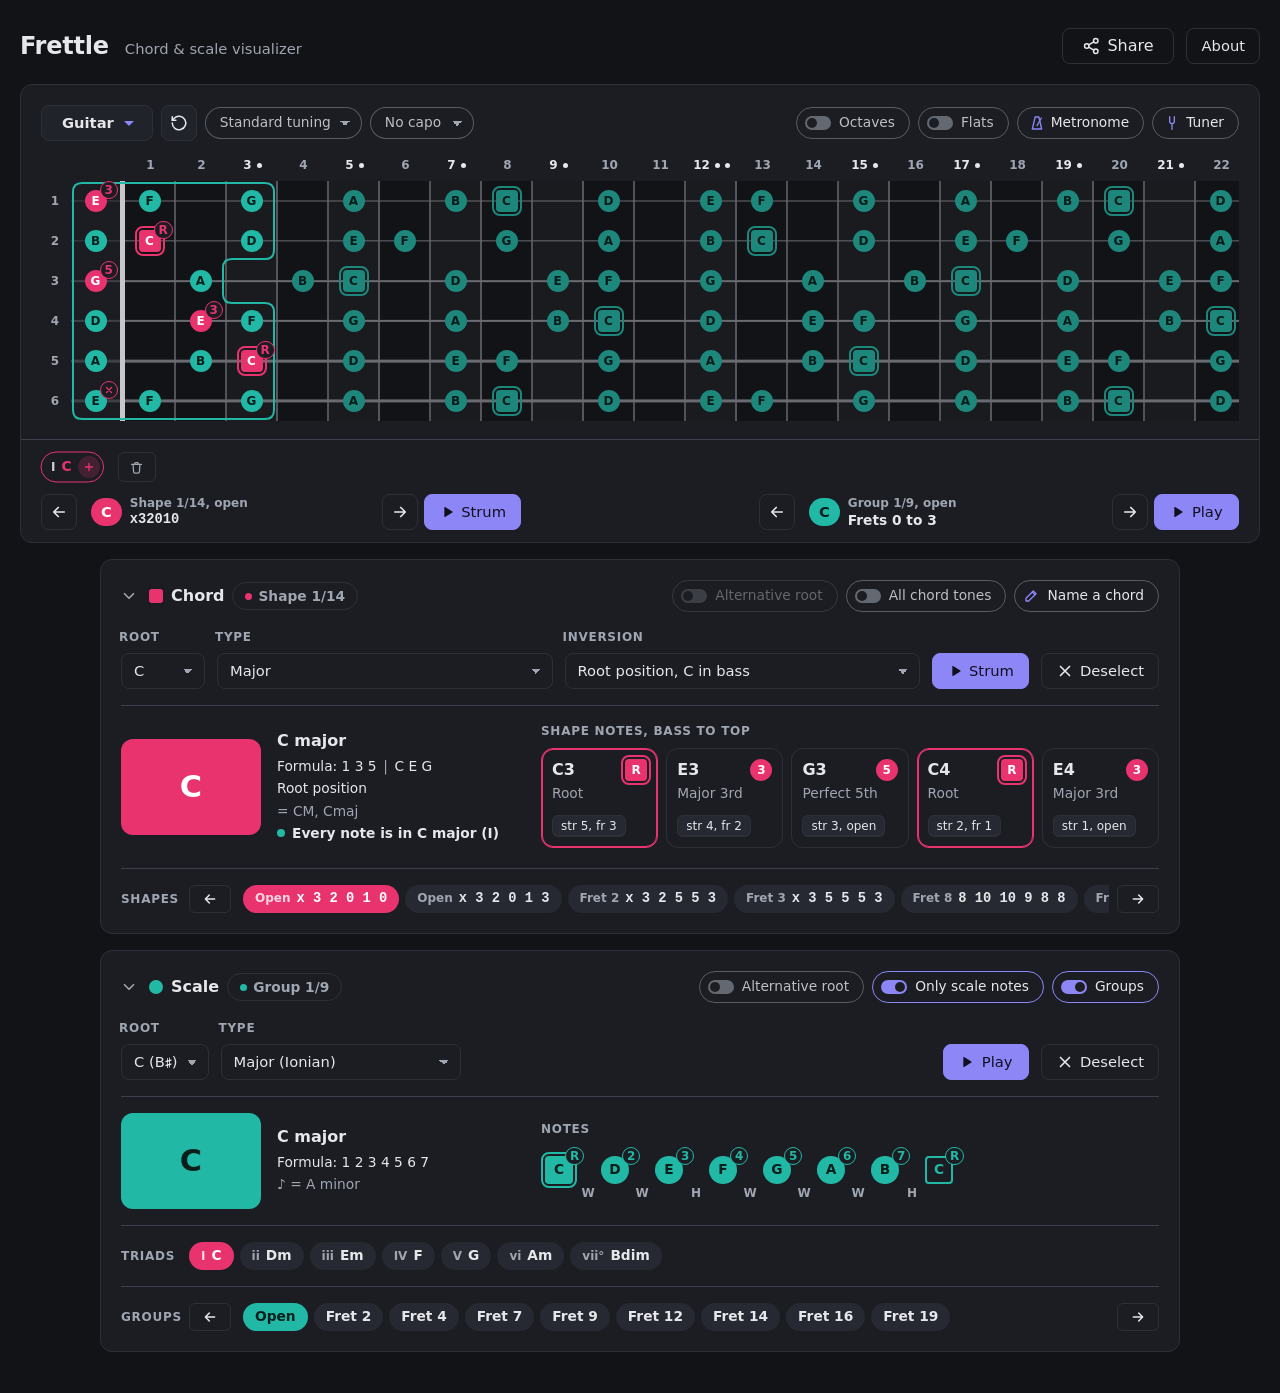
==== commit 0b087f53: "feat: improved desktop layout" ====
--- a/web/index.html
+++ b/web/index.html
@@ -96,11 +96,11 @@
   </header>
 
   <section class="panel neck-panel" aria-label="Fretboard">
-    <div class="panel-head neck-head">
+    <div id="neckHead" class="panel-head neck-head">
       <!-- Wide screens: the neck's title is the instrument menu (app.js
            moves it to the header on phones) -->
       <h2 id="instWideSlot" class="neck-title">
-        <button type="button" id="instrumentPicker" class="inst-btn" aria-haspopup="dialog" title="Change instrument"></button>
+        <button type="button" id="instrumentPicker" class="inst-btn" aria-haspopup="dialog" title="Change instrument, reference pitch or left-handed"></button>
         <!-- Reset: beside the instrument menu (app.js moves both; on
              phones it sits on the left, the menu centred) -->
         <button type="button" id="resetAll" class="btn icon reset-btn" aria-haspopup="dialog" aria-label="Reset"
@@ -111,8 +111,8 @@
            in place before the script runs: on phones this header is hidden. -->
       <div id="settingsWideSlot" class="settings-slot">
         <div id="settings" class="settings">
-          <!-- The tuning menu, the metronome and the tuner before it (phones: the two side by side under the capo, see placeSettings) -->
-          <div class="tuning-row">
+          <!-- The tuning menu; on wide screens, the metronome and the tuner instead (phones: the two side by side under the capo; see placeSettings, fitNeckHead) -->
+          <div id="tuningRow" class="tuning-row">
             <!-- The metronome; while it plays, its tempo in place of its name and a stop at its end (as a list chip's ×) -->
             <span id="metroTool" class="tool-wrap">
               <button type="button" id="metroOpen" class="btn icon tool-btn" aria-haspopup="dialog" aria-label="Metronome"
@@ -133,10 +133,6 @@
           <button type="button" id="tglFlats" class="pill-toggle" aria-pressed="false"
                   title="Use flats when either name would do (D♭, not C♯): the notes shown when no scale or chord decides, and a root that makes as easy a key both ways (G♭ major, not F♯)">
             <span class="pill-dot" aria-hidden="true"></span><span class="pill-label">Flats</span>
-          </button>
-          <button type="button" id="tglLefty" class="pill-toggle" aria-pressed="false"
-                  title="Mirror the neck for left-handed players">
-            <span class="pill-dot" aria-hidden="true"></span><span class="pill-label">Left-handed</span>
           </button>
         </div>
       </div>
@@ -564,6 +560,8 @@
   <dialog id="tuner" class="picker tuner" aria-labelledby="tunerTitle">
     <div class="picker-head">
       <h2 id="tunerTitle">Tuner</h2>
+      <!-- The reference pitch it measures against (set in the instrument menu), when not 440 -->
+      <span id="tunerPitch" class="tuner-pitch" title="Reference pitch: change it in the instrument menu" hidden></span>
       <button type="button" id="tunerClose" class="btn icon" aria-label="Close">
         <svg class="ico" viewBox="0 0 24 24" aria-hidden="true" fill="none" stroke="currentColor" stroke-width="2.2" stroke-linecap="round" stroke-linejoin="round"><path d="M6 6l12 12M18 6L6 18"/></svg>
       </button>
@@ -631,6 +629,13 @@
   </dialog>
 
   <!-- Picker popup for every menu: instrument, tuning, capo, roots, chord and scale types, inversion -->
+  <!-- Left-handed: a preference, in the instrument menu (moved there as it opens) -->
+  <div id="prefsHold" hidden>
+    <button type="button" id="tglLefty" class="pill-toggle" aria-pressed="false" title="Mirror the neck for left-handed players">
+      <span class="pill-dot" aria-hidden="true"></span><span class="pill-label">Left-handed</span>
+    </button>
+  </div>
+
   <dialog id="picker" class="picker" aria-labelledby="pickerTitle">
     <div class="picker-head">
       <h2 id="pickerTitle"></h2>
--- a/web/styles.css
+++ b/web/styles.css
@@ -141,6 +141,7 @@
    which would win over the page's) */
 dialog, button { -webkit-user-select: none; user-select: none; }
 #chordStrum, #dockStrum, #namerPlay { -webkit-touch-callout: none; }   /* (held: the chord arpeggiated, no phone's menu for it) */
+.hold-step { -webkit-touch-callout: none; touch-action: none; }   /* (− and + held, faster and faster: no menu, no scroll to end it) */
 .np-head, .about-body { -webkit-user-select: text; user-select: text; }
 input { -webkit-user-select: text; user-select: text; }   /* (a field you could not type in, on iPhones, otherwise) */
 
@@ -211,15 +212,18 @@
 .inst-slot .reset-btn { position: absolute; left: 0; top: 50%; transform: translateY(-50%); }
 /* (phones: a long name wraps, the tuning on the next line, rather than be cut short) */
 .inst-slot .inst-btn { max-width: calc(100% - 2 * (var(--control-h) + var(--sp-2))); height: auto; min-height: var(--control-h); padding-block: 6px; white-space: normal; }
-.inst-slot .inst-label { display: block; text-align: center; line-height: 1.25; }
+.inst-slot .inst-label { flex-wrap: wrap; justify-content: center; row-gap: 10px; text-align: center; line-height: 1.25; }   /* (as the tuner's: its gap, wrapped under it if need be) */
 .inst-slot .inst-name { overflow: visible; }
 .inst-slot .inst-tuning { display: inline-block; overflow: visible; }   /* (whole, on the next line if need be) */
 .inst-slot .inst-label.stacked { display: grid; justify-items: center; row-gap: 10px; }   /* (under the name: see stackInstLabel) */
+.inst-slot .inst-label.stacked .inst-tuning.split { display: contents; }   /* (the tuning, then the pitch: lines of the stack, see stackInstLabel) */
+.inst-tuning.split .inst-pitch::before { content: none; }
 .inst-slot .inst-btn:has(.inst-label.stacked) { padding-block: 14px; }   /* (as much room above and below its text as on one line: the stacked lines are trimmed to their letters) */
 .neck-title .reset-btn { flex: none; background: color-mix(in srgb, var(--kbd-bg) 50%, var(--panel)); }
 /* Reset's popup: what goes, a line each ("CHORD Dm") */
 body.naming .reset-btn { display: none; }   /* (not while naming a chord) */
-.reset-what { display: grid; grid-template-columns: auto minmax(0, 1fr); align-items: baseline; gap: var(--sp-2) var(--sp-4); }
+.reset-what { display: grid; grid-template-columns: auto minmax(0, 1fr); align-items: center; gap: var(--sp-3) var(--sp-4); }   /* (a label in the middle of its name's line) */
+.reset-what > * { text-box: trim-both cap alphabetic; }   /* (centred by their capitals, not their line boxes) */
 
 /* About popup: the picker's look, sized to its one line */
 .picker-body.about-body { gap: var(--sp-4); }
@@ -494,6 +498,12 @@
    fill is a touch lighter */
 .neck-title .inst-btn { background: color-mix(in srgb, var(--kbd-bg) 50%, var(--panel)); }
 .inst-tuning { font-weight: 500; color: var(--muted); }
+/* The reference pitch, when not 440, after the tuning: "Drop D · A = 432";
+   whole, on the next line if need be; a long tuning name cut short first */
+.inst-tuning:has(.inst-pitch) { display: inline-flex; flex-wrap: wrap; justify-content: center; column-gap: var(--sp-1); }
+.inst-tname { min-width: 0; overflow: hidden; text-overflow: ellipsis; }
+.inst-pitch { flex: none; white-space: nowrap; }
+.inst-tname + .inst-pitch::before { content: "·"; margin-right: var(--sp-1); font-weight: 800; }   /* (bold: plainer, between two muted names) */
 .inst-btn:focus-visible { outline: 2px solid var(--accent); outline-offset: 2px; }
 @media (hover: hover) { .inst-btn:hover { border-color: color-mix(in srgb, var(--accent) 60%, var(--border)); } }
 
@@ -551,7 +561,7 @@
 @media (max-width: 359px) { .chord-bar .switch-row, .scale-bar .switch-row { grid-template-columns: 1fr; } }
 .pill-toggle.namer-open { color: var(--text); }   /* (a button, not a switch: never dimmed like one that is off) */
 .namer-open .ico { flex: none; width: 16px; height: 16px; color: var(--accent); }
-.switch-row .pill-toggle, .panel-head > .pill-toggle, .picker-tools > .pill-toggle { justify-content: flex-start; gap: 10px; padding: 0 12px; font-size: var(--fs-sm); white-space: nowrap; }
+.switch-row .pill-toggle, .panel-head > .pill-toggle, .picker-tools > .pill-toggle, .pref-slot > .pill-toggle { justify-content: flex-start; gap: 10px; padding: 0 12px; font-size: var(--fs-sm); white-space: nowrap; }
 
 /* Buttons that open a picker popup, styled as menus */
 .select-btn {
@@ -1561,7 +1571,7 @@
 /* The instrument button's two names are cut short with "…", so they clip
    at their edges: cut to the capitals, they keep room around them for
    accents and tails (padding, taken back by the margins) */
-.inst-name, .inst-tuning { text-box: trim-both cap alphabetic; padding: 0.35em 0; margin: -0.35em 0; }
+.inst-name, .inst-tuning, .inst-tuning.split > * { text-box: trim-both cap alphabetic; padding: 0.35em 0; margin: -0.35em 0; }
 
 /* ==========================================================================
    Dock (phones): shape bar + tabs fixed at the bottom; a tab opens its panel
@@ -1605,6 +1615,7 @@
    a swipe starts sideways, past setupDockTouch). Wide screens: in the quick
    bar, part of the page, which scrolls from it as from anywhere. */
 #dock .recent-chips { touch-action: pan-x; }
+.recent-chips li { -webkit-touch-callout: none; }   /* (held: a chip dragged, no iPhone menu for it) */
 /* The dock's row: its scrollbar is hidden (it would push the chips around);
    when the chips do not all fit, a thin bar under them shows how far along
    the row is and that it scrolls (app.js sizes and moves its thumb) */
@@ -1643,6 +1654,7 @@
 .chip.recent.selected { background: var(--chord); color: var(--chord-text); }
 /* Phones: a little tighter, so eight short chords fit on most screens */
 .dock-recent .recent-chips { gap: 5px; }
+.dock-recent .recent-clear { margin-left: var(--sp-2); }   /* (a little apart from the chips: not taken for one more of them) */
 .dock-recent .chip.recent { padding: 0 10px; }
 .dock-recent li.on .chip.recent, .dock-recent li.trail .chip.recent { padding-right: 6px; }
 /* The chord on screen: its chip and an × to remove it, as one pink pill
@@ -1738,7 +1750,7 @@
   cursor: pointer;
 }
 .recent-clear .ico { width: 15px; height: 15px; }
-.recent-line { display: none; }   /* phones: the dock has the chord list and the recent chords */
+.recent-line { display: none; }   /* (the chord list and the recent chords: the dock's on phones, the quick bar's on wide screens) */
 .quick-bar { display: none; }   /* phones: the dock is the quick bar */
 .dock-shape { display: flex; align-items: center; gap: 6px; margin-bottom: var(--sp-1); }
 .dock-shape[hidden] { display: none; }   /* no chord selected, nor scale groups: only the tabs */
@@ -2244,9 +2256,15 @@
   .btn-label { display: inline; }
   .btn.share-btn { width: auto; min-width: 112px; padding: 0 14px; }   /* icon and "Share", like Strum, Deselect, Play (wide enough for "Copied") */
   .btn.side-action { width: auto; padding: 0 14px; }   /* the bookmark and "Save", the copy icon and "Text" */
-  /* A long tuning name (a saved one) is cut short in the neck's header */
-  #tuningSelect { max-width: 220px; }
-  .neck-title .inst-tuning { max-width: 220px; }
+  /* In the neck's header: the capo menu as wide as its widest choice
+     (fitPills), so choosing one moves nothing; the tuning menu as wide as
+     its name, at most 22 characters (TUNING_CHARS) */
+  #capoSelect { flex: none; width: var(--pill-w, auto); }
+  #tuningSelect { flex: none; }
+  /* The neck's title: the instrument, and the reference pitch when not 440
+     ("Guitar  A = 432"): the tuning menu beside it names the tuning */
+  .neck-title .inst-tname, .neck-title .inst-tuning:not(:has(.inst-pitch)) { display: none; }
+  .neck-title .inst-pitch::before { content: none; }
   .bar .push-right { margin-left: auto; }
 
   .panel { padding: 20px; }
@@ -2319,57 +2337,66 @@
 
   .sheet .panel { scroll-margin-top: var(--sp-3); }   /* a stepper's middle button, its panel with no card (no chord, no scale): scrolled to its top, with this room above (see showPanel) */
   /* Room for it: the list on its own row, the steppers under it, side by
-     side (one row when there is room, below) */
+     side (one row when the list still has room enough there, below) */
   .quick-inner { display: grid; grid-template-columns: minmax(0, 1fr) auto minmax(0, 1fr); align-items: center; gap: var(--sp-3) var(--sp-4); }
   .quick-inner .dock-recent { grid-column: 1 / -1; margin: 0; --row-lift: calc((var(--sp-3) - 3px) / 2); }   /* (the quick bar's padding: see .scroll-hint) */
+  .quick-inner .recent-scroll { flex: 0 1 auto; }   /* (as wide as its chips, the bin right after them; scrolling once they no longer fit) */
   /* The two steppers share their row, half each, a thin line between them
      (placed there, see order): the shape (or group) takes what its arrows
      and button leave, a width set by the window, not by the name, so the
      arrows keep their places */
-  .quick-inner .dock-shape { min-width: 0; margin: 0; }
+  .quick-inner .dock-shape { min-width: 0; width: 100%; max-width: 480px; margin: 0; }   /* (no wider: on a wide window, one at each end) */
   .quick-inner .dock-shape-info { flex: 1 1 0; width: auto; }
-  .quick-inner #dockShapeBar { grid-column: 1; order: 1; }
-  .quick-inner #quickGroupBar { grid-column: 3; order: 3; }
+  .quick-inner #dockShapeBar { grid-column: 1; order: 1; justify-self: start; }
+  .quick-inner #quickGroupBar { grid-column: 3; order: 3; justify-self: end; }
   /* Alone on its row, a stepper is at the left, its shape 200px wide */
-  .quick-inner #dockShapeBar:has(+ #quickGroupBar[hidden]), .quick-inner #dockShapeBar[hidden] + #quickGroupBar { grid-column: 1 / -1; justify-self: start; }
+  .quick-inner #dockShapeBar:has(+ #quickGroupBar[hidden]), .quick-inner #dockShapeBar[hidden] + #quickGroupBar { grid-column: 1 / -1; justify-self: start; width: auto; }
   .quick-inner #dockShapeBar:has(+ #quickGroupBar[hidden]) .dock-shape-info, .quick-inner #dockShapeBar[hidden] + #quickGroupBar .dock-shape-info { flex: none; width: 200px; }
   .quick-inner::after { content: ""; grid-column: 2; order: 2; width: 1px; height: 28px; background: var(--divider); }
   .quick-inner:has(> #dockShapeBar[hidden], > #quickGroupBar[hidden])::after { display: none; }
-  /* One row: the list, then the steppers, each after a thin line. With
-     both steppers, once everything fits at its full width; with only one,
-     on narrower windows already (a phone on its side), rather than leave
-     half of the second row empty */
-  @container (min-width: 1100px) {
+  @container (min-width: 1101px) { .quick-inner::after { visibility: hidden; } }   /* (each at its full width, well apart, more than 140px: no line between them) */
+  /* One row: the list, then the steppers, each after a thin line, once the
+     list keeps room enough there (the only chord list on wide screens):
+     about 500px, beside both steppers or one. Strum and Play square at
+     first (their icons), their words back once there is room for them too */
+  @container (min-width: 1214px) {
     .quick-inner { display: flex; gap: var(--sp-4); }
     .quick-inner::after { display: none; }   /* the lines are the steppers' own */
     .quick-inner .dock-recent { flex: 1 1 0; min-width: 0; --row-lift: 0px; }
     .quick-inner .scroll-hint { bottom: -8px; }   /* (sharing the row: lower, see .scroll-hint) */
     .quick-inner #dockShapeBar, .quick-inner #quickGroupBar,
     .quick-inner #dockShapeBar[hidden] + #quickGroupBar { flex: none; padding-left: var(--sp-4); border-left: 1px solid var(--divider); }
+    .quick-inner .dock-shape { width: auto; max-width: none; }
     .quick-inner .dock-shape-info { flex: none; width: 200px; }
     .quick-inner #dockRecent[hidden] + #dockShapeBar,
     .quick-inner #dockRecent[hidden] + #dockShapeBar[hidden] + #quickGroupBar { padding-left: 0; border-left: 0; }   /* first in the row: no line */
   }
-  @container (min-width: 600px) {
+  @container (min-width: 842px) {
     .quick-inner:has(> .dock-shape[hidden]) { display: flex; gap: var(--sp-4); }
     .quick-inner:has(> .dock-shape[hidden])::after { display: none; }   /* the lines are the steppers' own */
     .quick-inner:has(> .dock-shape[hidden]) .dock-recent { flex: 1 1 0; min-width: 0; --row-lift: 0px; }
     .quick-inner:has(> .dock-shape[hidden]) .scroll-hint { bottom: -8px; }
     .quick-inner:has(> .dock-shape[hidden]) #dockShapeBar, .quick-inner:has(> .dock-shape[hidden]) #quickGroupBar,
     .quick-inner:has(> .dock-shape[hidden]) #dockShapeBar[hidden] + #quickGroupBar { flex: none; padding-left: var(--sp-4); border-left: 1px solid var(--divider); }
+    .quick-inner:has(> .dock-shape[hidden]) .dock-shape { width: auto; max-width: none; }
     .quick-inner:has(> .dock-shape[hidden]) .dock-shape-info { flex: none; width: 200px; }
     .quick-inner:has(> .dock-shape[hidden]) #dockRecent[hidden] + #dockShapeBar,
     .quick-inner:has(> .dock-shape[hidden]) #dockRecent[hidden] + #dockShapeBar[hidden] + #quickGroupBar { padding-left: 0; border-left: 0; }   /* first in the row: no line */
   }
   /* Short of room (a small window, a phone on its side): Strum and Play
-     become square buttons, as on phones held upright. With both steppers, when they no
-     longer fit side by side at their full width; with one, while it shares
-     its row with the list */
+     become square buttons, as on phones held upright, when both steppers no
+     longer fit side by side at their full width */
   @container (max-width: 779px) {
     .quick-inner:not(:has(> .dock-shape[hidden])) .strum-label { display: none; }
     .quick-inner:not(:has(> .dock-shape[hidden])) .dock-shape .btn.primary { width: var(--control-h); padding: 0; }
   }
-  @container (min-width: 600px) and (max-width: 699px) {
+  /* ... and while they share the list's row with too little room for their
+     words (Strum 58px more, Play 48: see the one-row widths above) */
+  @container (min-width: 1214px) and (max-width: 1319.98px) {
+    .quick-inner:not(:has(> .dock-shape[hidden])):has(> #dockRecent:not([hidden])) .strum-label { display: none; }
+    .quick-inner:not(:has(> .dock-shape[hidden])):has(> #dockRecent:not([hidden])) .dock-shape .btn.primary { width: var(--control-h); padding: 0; }
+  }
+  @container (min-width: 842px) and (max-width: 899.98px) {
     .quick-inner:has(> .dock-shape[hidden]):has(> #dockRecent:not([hidden])) .strum-label { display: none; }
     .quick-inner:has(> .dock-shape[hidden]):has(> #dockRecent:not([hidden])) .dock-shape .btn.primary { width: var(--control-h); padding: 0; }
   }
@@ -2384,6 +2411,31 @@
      ones (from the right) on the next line when they do not all fit, on the
      right too (a narrow screen on its side) */
   .panel-head .switch-row, .neck-head .settings-slot, .neck-head .settings { display: contents; }
+  /* The neck's header (fitNeckHead): the title, the tuning and the capo on
+     the left; the switches, then the tools, on the right. On two lines
+     (.two): the title and the tools; the tuning, the capo and the switches.
+     Its lines 12px apart (half of it about each item: none about the line
+     break, which takes a line of its own) */
+  .neck-panel .neck-head { row-gap: 0; margin-top: -6px; margin-bottom: 6px; }
+  .neck-head > .neck-title, .neck-head .settings > * { margin-block: 6px; }
+  .neck-panel .neck-head > .neck-title { flex: none; margin-right: 0; }   /* (not pushed away from the tuning, as a panel's title is from what follows it; never squeezed: cut short instead, see fitNeckHead) */
+  .neck-title .inst-label { min-width: 0; }
+  .neck-title .inst-name { flex: 0 1 auto; min-width: 0; }   /* (here the name gives way, "…", the pitch kept whole: the tuning is not in it) */
+  .neck-title .inst-tuning { flex: none; }
+  .neck-head #tglOctaves, body.piano .neck-head #tglFlats, .neck-head.two .tuning-row { margin-left: auto; }
+  /* The chord and scale panels' title rows on two lines (.two, see
+     fitPanelHeads): the title, its count and the panel's button (Name a
+     chord; Groups); the switches under them, at the right. Folded, no
+     Alternative root: a folded panel's root is not in view to rename */
+  .panel-head > .theory-title { flex: none; min-width: 0; }   /* (never squeezed: cut short instead, see fitPanelHeads) */
+  .theory-title .fold-value { min-width: 0; overflow: hidden; text-overflow: ellipsis; white-space: nowrap; }
+  .theory-title .tx, .theory-title .swatch, .theory-title .panel-fold { flex: none; }
+  .panel-head.two { row-gap: 0; }
+  .panel-head.two::after { content: ""; order: 2; flex-basis: 100%; height: 0; }
+  .panel-head.two .switch-row > * { order: 3; margin-top: var(--sp-3); }
+  .panel-head.two .switch-row > #namerOpen, .panel-head.two .switch-row > #tglScaleGroups { order: 1; margin-top: 0; }
+  .panel.folded #tglChordAlt, .panel.folded #tglScaleAlt { display: none; }
+  .neck-break { flex-basis: 100%; height: 0; margin: 0 !important; }
   .panel-head { justify-content: flex-end; column-gap: var(--sp-2); }
   .panel-head > .neck-title, .panel-head > .theory-title:has(+ .status[hidden]), .panel-head > .status, .panel-head > h2:only-child { margin-right: auto; }   /* (the title, and the count beside it: on the left) */
   /* Scale bar: Root, Type, then Play and Deselect at the end (as Strum and
@@ -2454,7 +2506,6 @@
   .chord-bar .field.grow { flex-basis: 150px; }
   .chord-bar .field.grow.inversion { order: 0; flex-basis: 170px; }
   .shapes-line { display: flex; }
-  .recent-line:not([hidden]) { display: flex; }
   .chord-count:not([hidden]), .group-count:not([hidden]) { display: inline-flex; }
 
   /* Rows: label on the left */
@@ -2499,6 +2550,35 @@
    ========================================================================== */
 .tuner { --tuner-cell: 50px; }
 .tuner-body { gap: var(--sp-3); padding-bottom: var(--sp-4); }
+/* Its title row: the reference pitch in its middle, quiet */
+.picker.tuner .picker-head { position: relative; }
+.tuner-pitch { position: absolute; left: 50%; top: 50%; transform: translate(-50%, -50%); font-size: var(--fs-sm); font-variant-numeric: tabular-nums; color: var(--muted); white-space: nowrap; cursor: default; }   /* (its tooltip: where to change it) */
+/* The instrument menu's foot: your preferences, set once, not one more
+   family of instruments: under a rule, a label as a field's, Left-handed a
+   switch as the others at its line's end (under it if there is no room).
+   The reference pitch, its name on the left: Reset always on its line; wide
+   enough (a computer's popup), − and + at that line's end, Reset just
+   before them; else − and + centred on a line of their own under it (Reset's
+   room kept: nothing moves as it comes and goes) */
+.pitch-foot { container-type: inline-size; display: grid; gap: var(--sp-3); margin-top: var(--sp-4); padding-top: var(--sp-3); border-top: 1px solid var(--divider); }
+.prefs-head { display: flex; flex-wrap: wrap; align-items: center; justify-content: space-between; gap: var(--sp-2) var(--sp-3); }
+.pref-name { font: 500 var(--fs-sm)/1.2 var(--font); color: color-mix(in srgb, var(--text) 85%, transparent); white-space: nowrap; }
+.pitch-grid { display: grid; grid-template-columns: minmax(0, 1fr) auto auto auto minmax(0, 1fr); align-items: center; gap: var(--sp-2) var(--sp-3); }
+.pitch-grid > .pref-name { grid-row: 1; grid-column: 1 / -1; justify-self: start; }
+.pitch-grid > .pitch-reset { grid-row: 1; grid-column: 1 / -1; justify-self: end; }
+.pitch-grid > [data-pitch="-1"] { grid-row: 2; grid-column: 2; }
+.pitch-grid > .pitch-value { grid-row: 2; grid-column: 3; }
+.pitch-grid > [data-pitch="1"] { grid-row: 2; grid-column: 4; }
+.pitch-reset[hidden] { display: inline-flex; visibility: hidden; }
+@container (min-width: 420px) {
+  .pitch-grid { grid-template-columns: minmax(0, 1fr) auto auto auto auto; }
+  .pitch-grid > .pref-name { grid-column: 1; }
+  .pitch-grid > .pitch-reset { grid-column: 2; }
+  .pitch-grid > [data-pitch="-1"] { grid-row: 1; grid-column: 3; }
+  .pitch-grid > .pitch-value { grid-row: 1; grid-column: 4; }
+  .pitch-grid > [data-pitch="1"] { grid-row: 1; grid-column: 5; }
+}
+.pitch-value { min-width: 8ch; text-align: center; white-space: nowrap; font: 600 var(--fs-md)/1 var(--font); font-variant-numeric: tabular-nums; }
 .tuner-body:last-child { padding-bottom: var(--sp-4); }
 .tuner-head { display: flex; align-items: center; justify-content: space-between; gap: var(--sp-2); min-height: 28px; }
 .tuner-tuning { flex: 1 1 auto; flex-wrap: wrap; row-gap: 10px; font: 600 var(--fs-md)/1.2 var(--font); color: var(--text); }   /* (as the instrument menu writes them: its name, then any tuning, muted) */
@@ -2673,7 +2753,7 @@
 .metro-tap.tapped { animation: metro-tap 180ms ease-out; }
 @keyframes metro-tap { from { border-color: var(--accent); background: var(--accent-soft); } }
 .metro-tempo { display: grid; grid-template-columns: auto minmax(0, 1fr) auto; align-items: center; gap: var(--sp-3); width: 100%; max-width: 260px; margin-inline: auto; }   /* (− and + near the number) */
-.metro-step { touch-action: manipulation; user-select: none; -webkit-user-select: none; }
+.metro-step { user-select: none; -webkit-user-select: none; }   /* (held: see .hold-step) */
 .metro-read { display: grid; justify-items: center; gap: 8px; }
 .metro-num { display: block; font: 700 2.75rem/1 var(--font); font-variant-numeric: tabular-nums; letter-spacing: -0.02em; text-box: trim-both cap alphabetic; }
 .metro-marking { font-size: var(--fs-sm); font-style: italic; color: var(--muted); }
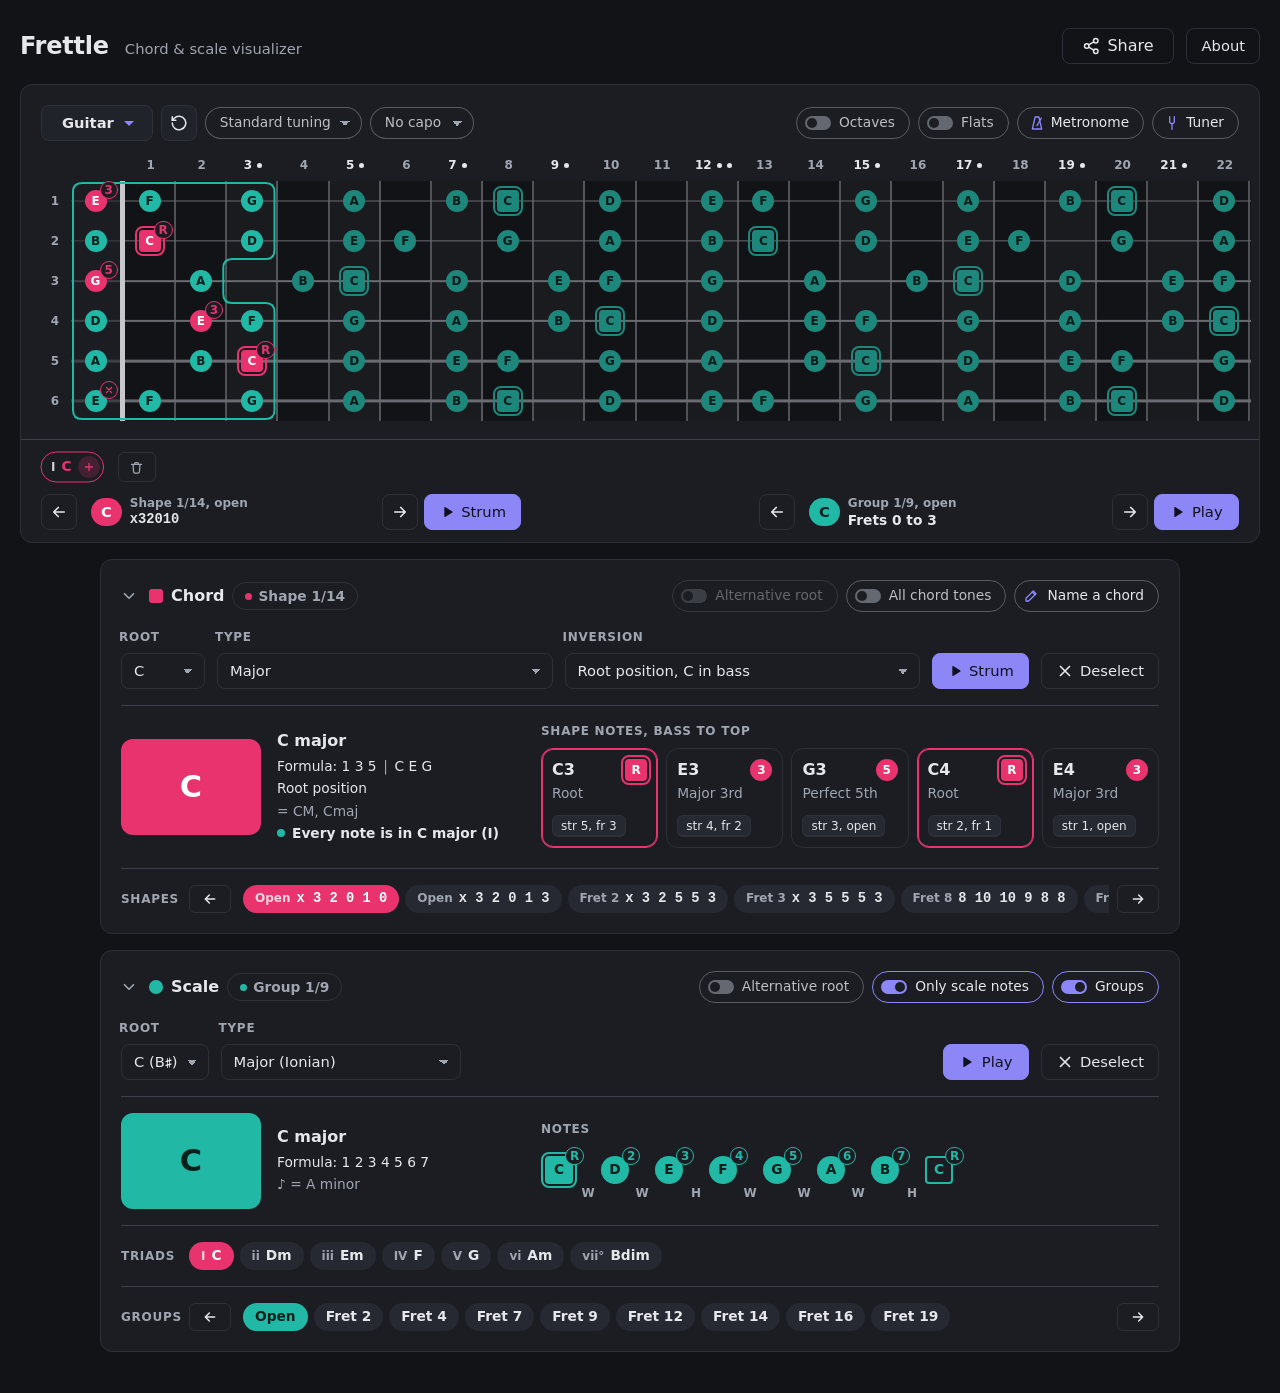
==== commit 012ae94b: "fix: layout and bug fixes" ====
--- a/web/index.html
+++ b/web/index.html
@@ -393,7 +393,7 @@
         as well as the 88 keys of a piano and the 97 keys of a uniso.</p>
     </div>
     <div class="about-links">
-      <a class="btn about-link" href="https://github.com/gruvw/frettle" target="_blank" rel="noopener"><span class="tx">Source code on GitHub</span></a>
+      <a class="btn about-link" href="https://github.com/gruvw/frettle" target="_blank" rel="noopener" title="Frettle's source code on GitHub"><svg class="ico" viewBox="0 0 24 24" aria-hidden="true" fill="none" stroke="currentColor" stroke-width="2.2" stroke-linecap="round" stroke-linejoin="round"><path d="M8 7.5L3.5 12 8 16.5M16 7.5l4.5 4.5-4.5 4.5M13.5 5l-3 14"/></svg><span class="tx">See on GitHub</span></a>
       <a class="btn about-link support" href="https://ko-fi.com/gruvw" target="_blank" rel="noopener"><svg class="ico heart" viewBox="0 0 24 24" aria-hidden="true" fill="none" stroke="currentColor" stroke-width="2.2" stroke-linejoin="round"><path d="M12 20.5s-7.5-4.6-7.5-10.2A4.3 4.3 0 0 1 12 7.6a4.3 4.3 0 0 1 7.5 2.7c0 5.6-7.5 10.2-7.5 10.2z"/></svg><span class="tx">Support Frettle</span></a>
     </div>
   </dialog>
--- a/web/styles.css
+++ b/web/styles.css
@@ -141,7 +141,7 @@
    which would win over the page's) */
 dialog, button { -webkit-user-select: none; user-select: none; }
 #chordStrum, #dockStrum, #namerPlay { -webkit-touch-callout: none; }   /* (held: the chord arpeggiated, no phone's menu for it) */
-.hold-step { -webkit-touch-callout: none; touch-action: none; }   /* (− and + held, faster and faster: no menu, no scroll to end it) */
+.hold-step { -webkit-touch-callout: none; }   /* (− and + held, faster and faster: no menu; a swipe from one still scrolls, see holdStep) */
 .np-head, .about-body { -webkit-user-select: text; user-select: text; }
 input { -webkit-user-select: text; user-select: text; }   /* (a field you could not type in, on iPhones, otherwise) */
 
@@ -229,7 +229,7 @@
 .picker-body.about-body { gap: var(--sp-4); }
 .about-body p { margin: 0; color: color-mix(in srgb, var(--text) 85%, transparent); }
 /* The links stay in view under the text (which scrolls on short screens):
-   stacked on phones, side by side on wide screens */
+   side by side, one under the other only if they do not fit (a narrow phone) */
 .about-links {
   flex: none;
   display: flex;
@@ -239,6 +239,7 @@
   padding: var(--sp-3) var(--sp-4);
   border-top: 1px solid var(--divider);
 }
+#about .about-links { flex-direction: row; flex-wrap: wrap; justify-content: center; column-gap: 6px; }   /* (6: side by side on a 390px phone too) */
 .about-link { text-decoration: none; display: inline-flex; align-items: center; gap: var(--sp-2); }
 .about-link.support { border-color: var(--chord); }   /* Support Frettle: a pink outline and heart */
 .about-link .heart { color: var(--chord); }
@@ -2193,7 +2194,7 @@
    Keep in sync with WIDE_QUERY in app.js.
    ========================================================================== */
 @media (min-width: 900px), (orientation: landscape) and (min-width: 640px) {
-  .about-links { flex-direction: row; justify-content: center; gap: var(--sp-4); }
+  .about-links, #about .about-links { flex-direction: row; justify-content: center; gap: var(--sp-4); }
   body { --dock-h: 0px; }   /* no dock bar: the panels are part of the page */
   .recent-remove, .recent-pin { width: 22px; height: 22px; }   /* (in a 28px chip; see .recent-remove) */
   :root {
@@ -2276,6 +2277,11 @@
   .neck-panel .panel-head { margin-bottom: var(--sp-3); min-height: 32px; }
   .neck-panel h2 { font-size: var(--fs-lg); }
   .neck-scroll { padding-bottom: var(--scroll-gap); }
+  /* Room past the neck's right end for a degree badge there (one hangs past
+     its note: "♭13" on the last fret), taken from the panel's padding: the
+     neck ends where it did, the badge whole and where it belongs, and it no
+     longer makes the neck scroll (see fitScroll) */
+  .neck-scroll:has(> .neck.horizontal) { padding-right: 12px; margin-right: -12px; }
   /* Before app.js draws the neck, its room is kept (six strings, the
      usual case), so the panels below do not jump down when it appears */
   .neck:empty { min-height: calc(var(--ruler-row) + 6 * var(--row-h)); }
@@ -2769,6 +2775,7 @@
   border-radius: var(--r-pill);
   background: transparent;
   cursor: pointer;
+  touch-action: pan-y;   /* a finger across it scrolls (see onSlide) */
 }
 .metro-slider::-webkit-slider-runnable-track { height: 4px; border-radius: 2px; background: linear-gradient(to right, var(--accent) calc(10px + (100% - 20px) * var(--f)), var(--border) 0); }
 .metro-slider::-webkit-slider-thumb { -webkit-appearance: none; appearance: none; width: 20px; height: 20px; margin-top: -8px; border: 0; border-radius: 50%; background: var(--accent); box-shadow: 0 0 0 3px var(--panel); }
